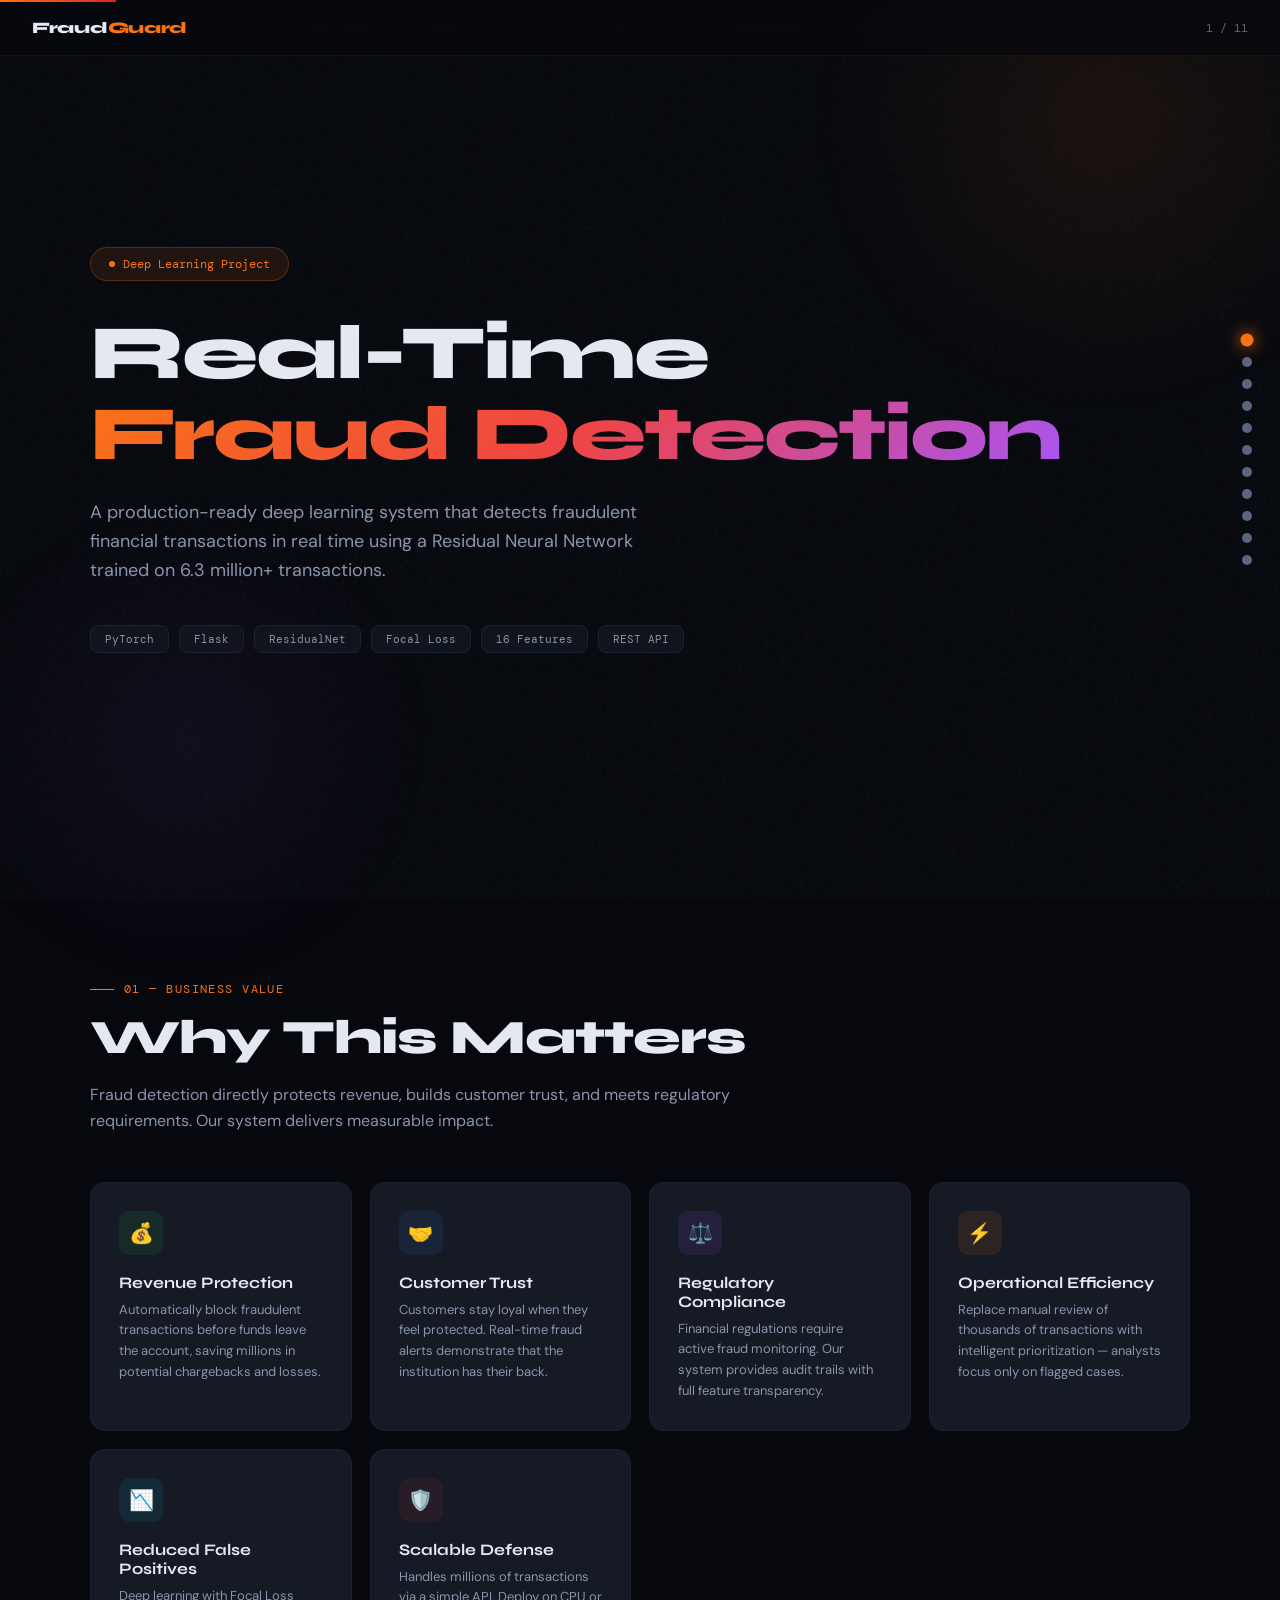
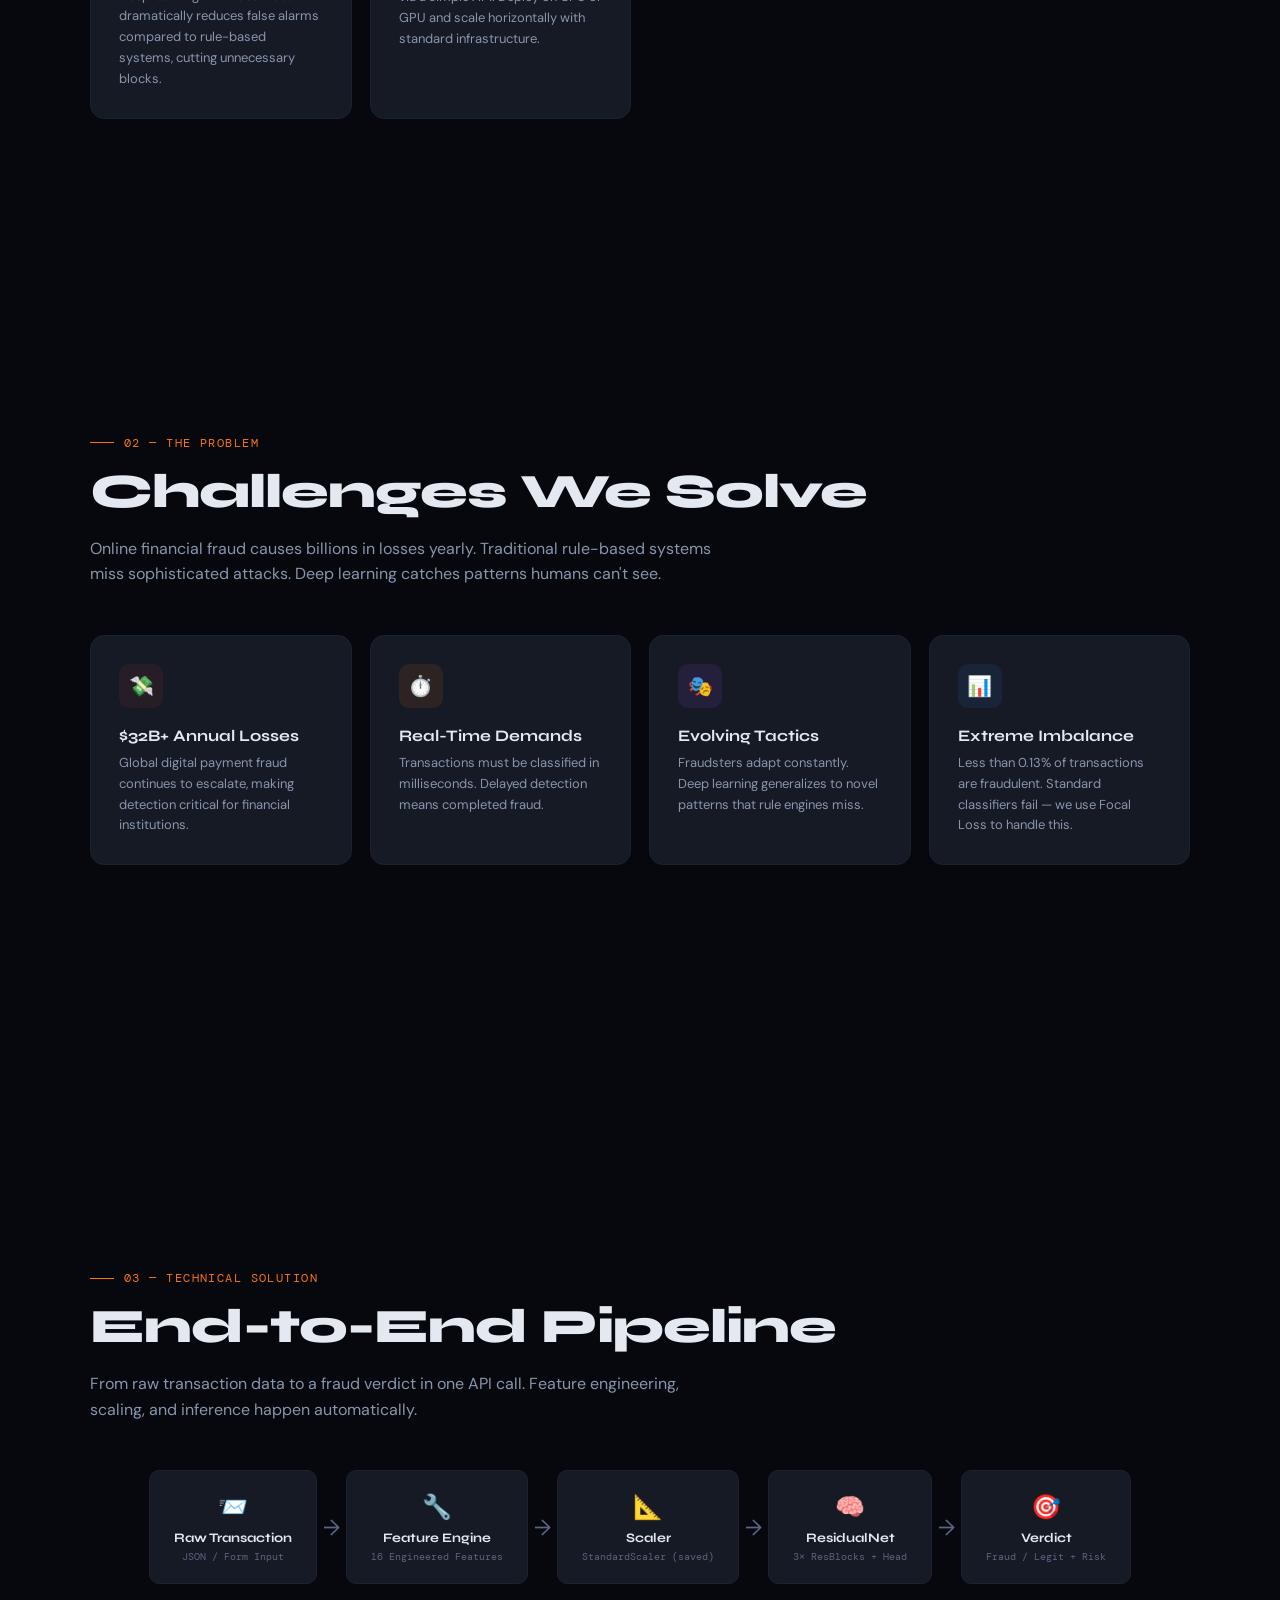
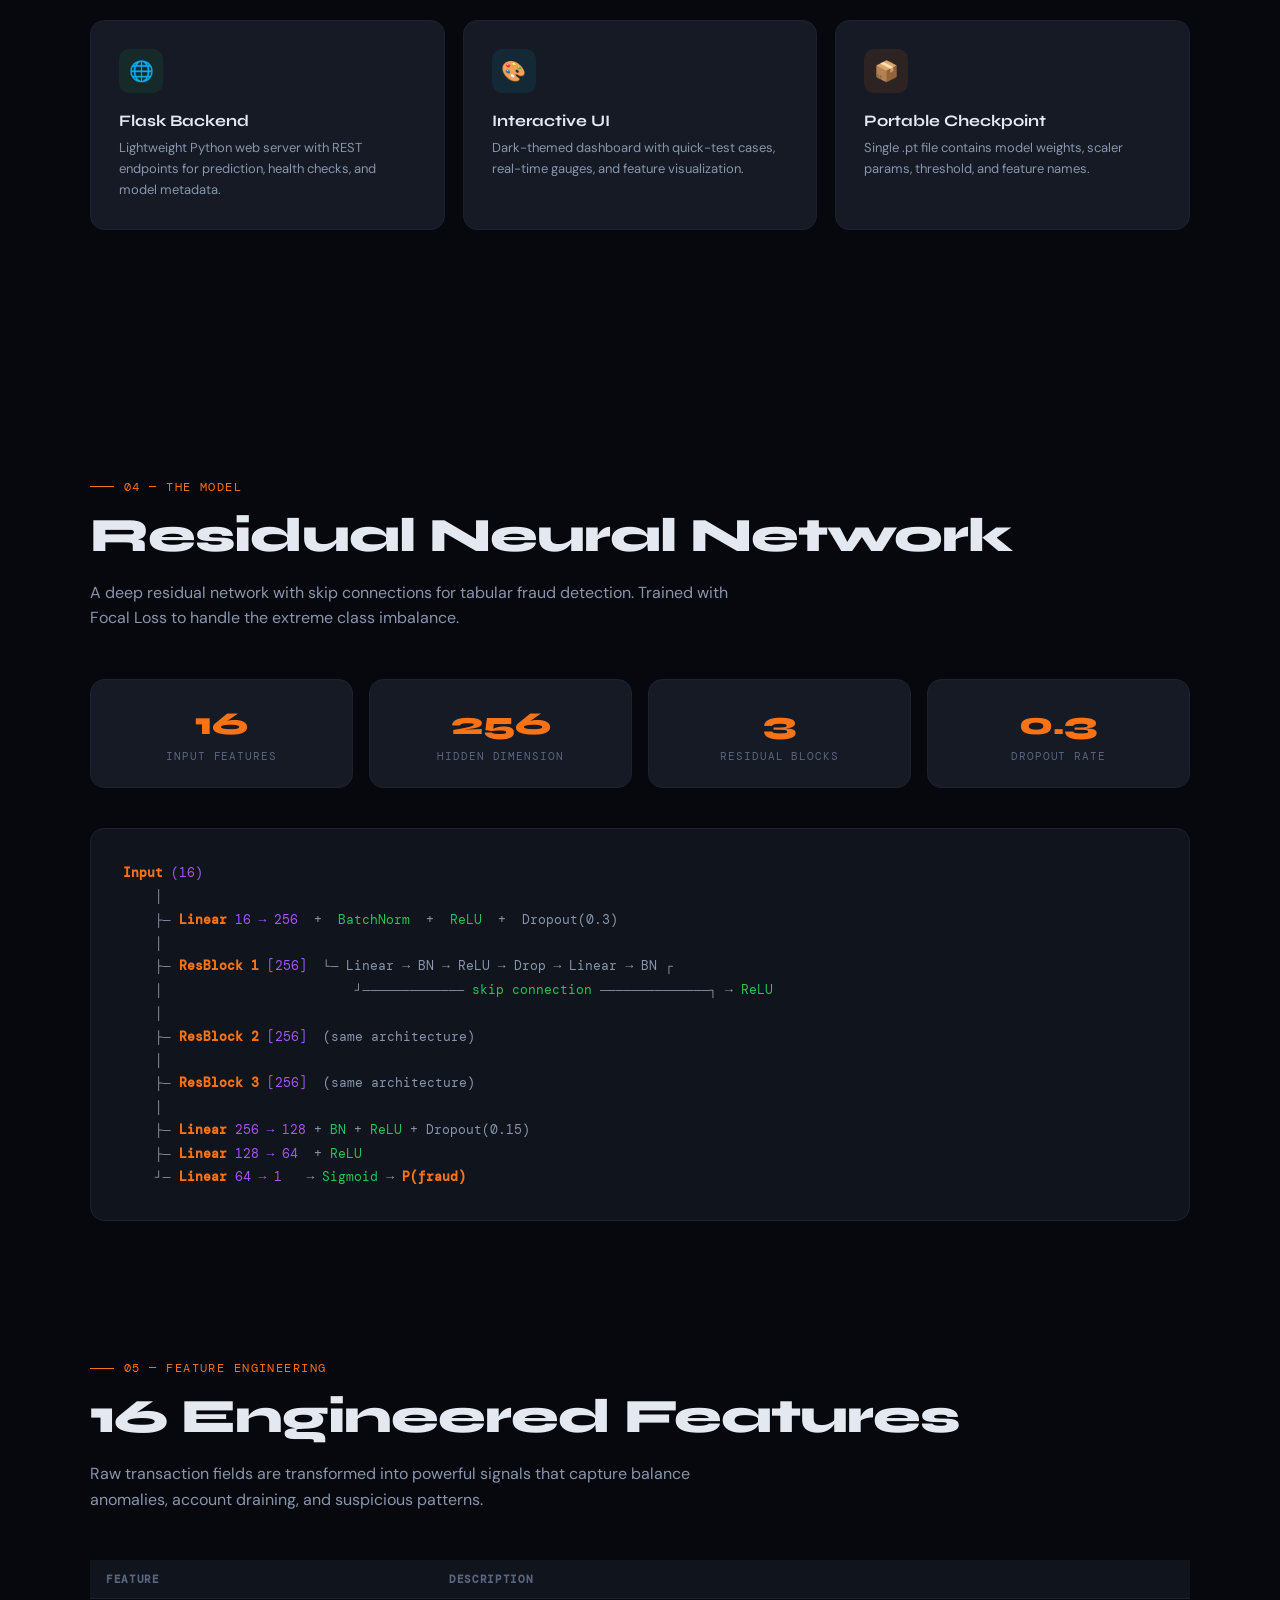
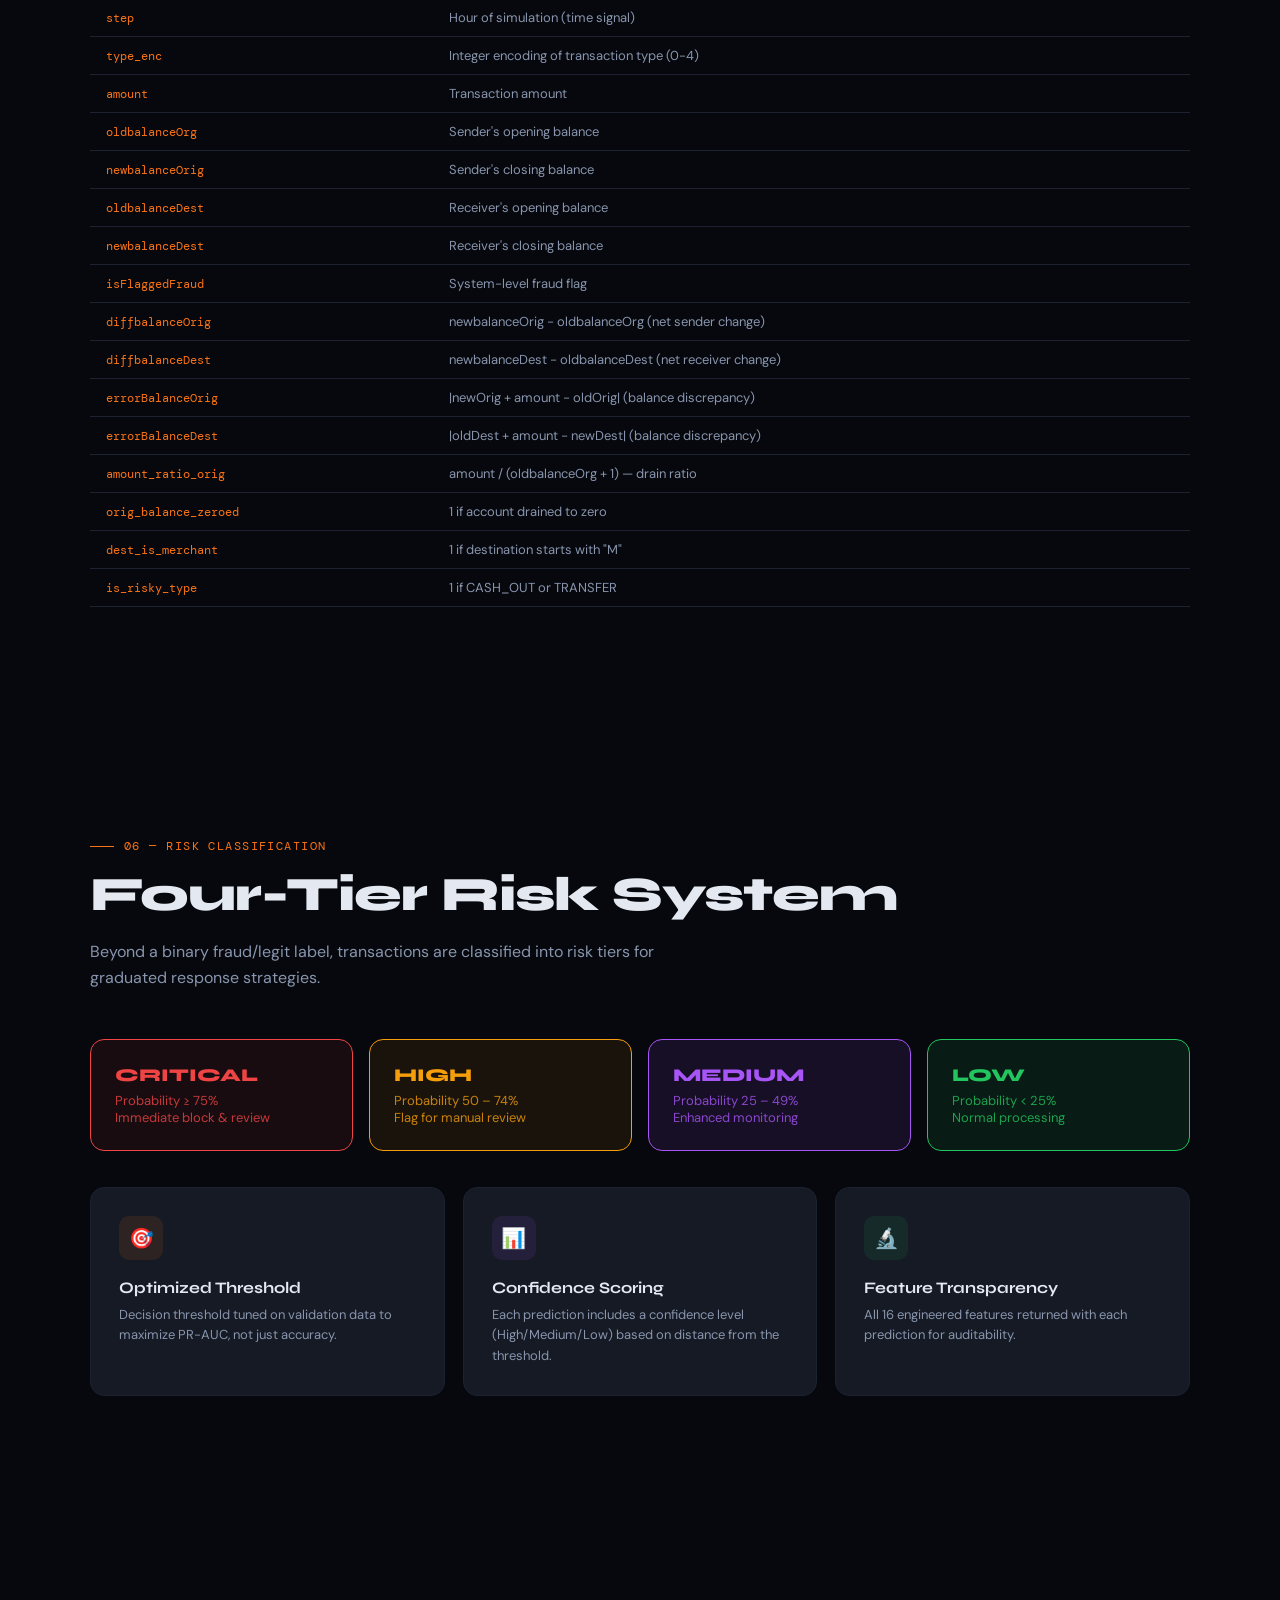
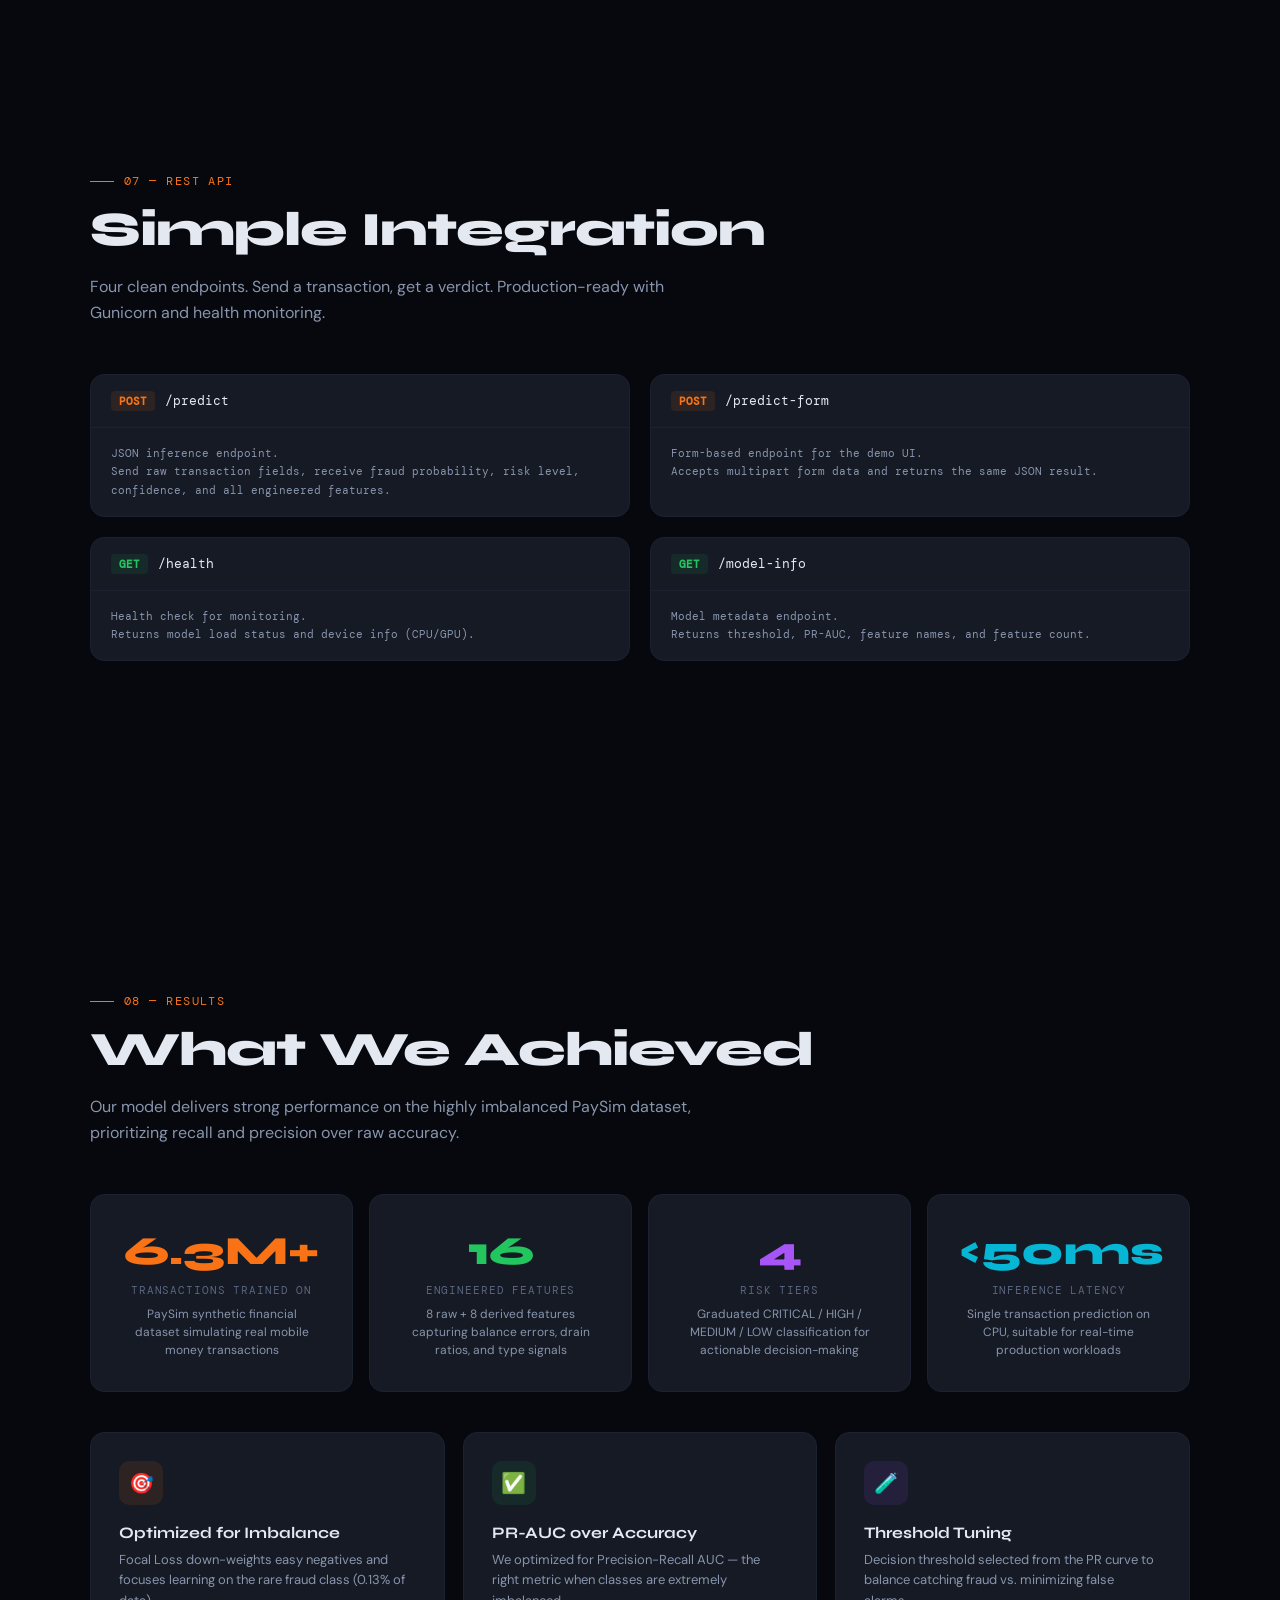
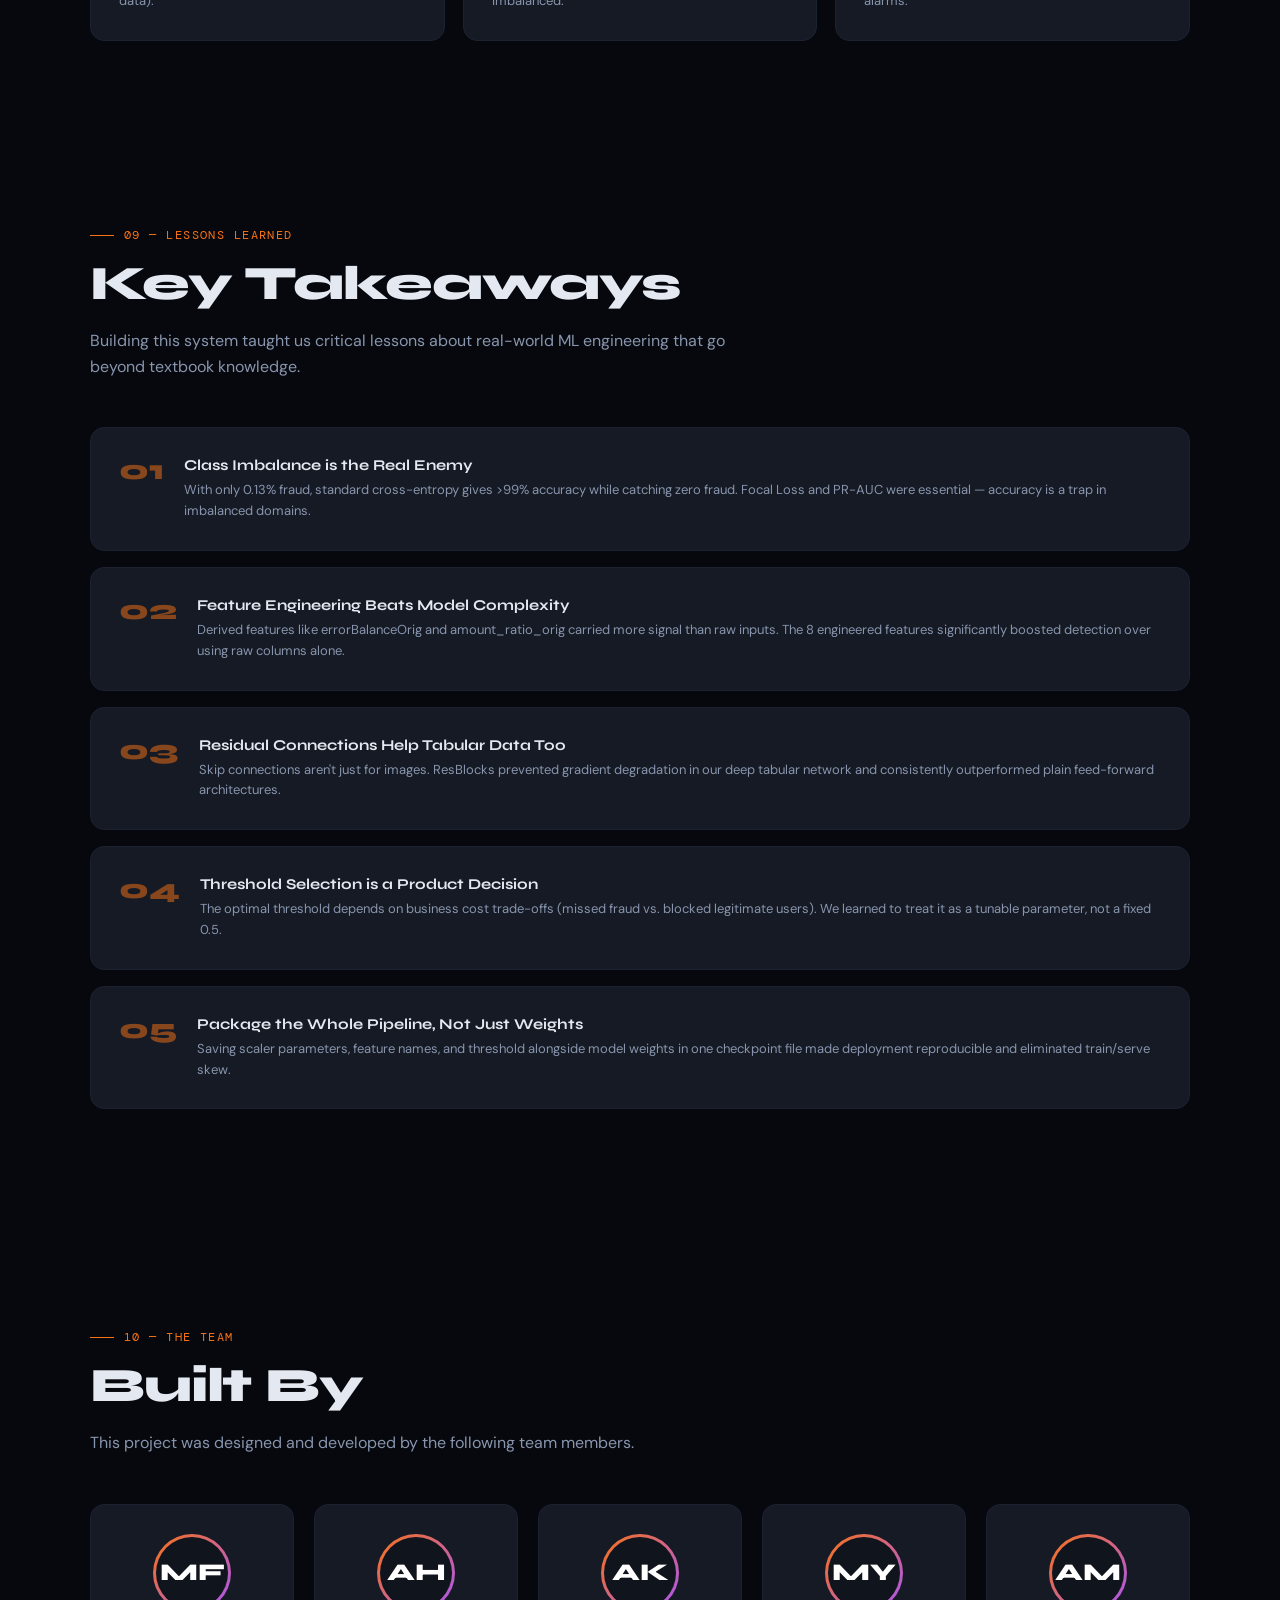
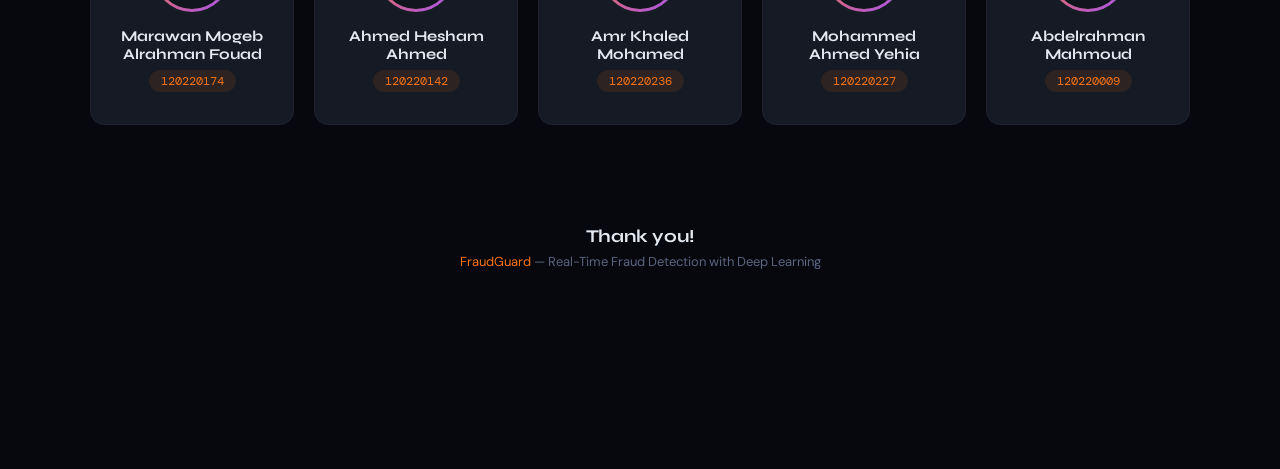
==== index.html @ be542dbd "Web Presentation" ====
<!DOCTYPE html>
<html lang="en">
<head>
<meta charset="UTF-8"/>
<meta name="viewport" content="width=device-width, initial-scale=1.0"/>
<title>FraudGuard — Project Presentation</title>
<link rel="preconnect" href="https://fonts.googleapis.com"/>
<link href="https://fonts.googleapis.com/css2?family=DM+Mono:wght@400;500&family=Syne:wght@400;600;700;800&family=DM+Sans:ital,wght@0,300;0,400;0,500;1,300&display=swap" rel="stylesheet"/>
<link rel="stylesheet" href="css/style.css"/>
</head>
<body>

<div class="progress-bar" id="progressBar"></div>

<div class="top-bar">
  <div class="top-brand">Fraud<span>Guard</span></div>
  <div class="slide-counter" id="slideCounter">1 / 11</div>
</div>

<nav class="nav-dots">
  <button class="nav-dot active"><span class="tip">Home</span></button>
  <button class="nav-dot"><span class="tip">Business Value</span></button>
  <button class="nav-dot"><span class="tip">Problem</span></button>
  <button class="nav-dot"><span class="tip">Technical Solution</span></button>
  <button class="nav-dot"><span class="tip">Model</span></button>
  <button class="nav-dot"><span class="tip">Features</span></button>
  <button class="nav-dot"><span class="tip">Risk Levels</span></button>
  <button class="nav-dot"><span class="tip">API</span></button>
  <button class="nav-dot"><span class="tip">Results</span></button>
  <button class="nav-dot"><span class="tip">Lessons Learned</span></button>
  <button class="nav-dot"><span class="tip">Team</span></button>
</nav>

<div class="key-hint">
  <kbd>&darr;</kbd> <kbd>&uarr;</kbd> or <kbd>Space</kbd> to navigate
</div>


<!-- ════════════════════════════════════════════════════════════════
     SLIDE 0 — HERO
     ════════════════════════════════════════════════════════════════ -->
<section class="slide" id="s0">
  <div class="hero-glow"></div>
  <div class="hero-glow-2"></div>
  <div class="slide-inner">
    <div class="reveal hero-badge"><span class="dot"></span> Deep Learning Project</div>
    <h1 class="reveal reveal-delay-1 hero-title">
      Real-Time<br><span class="gradient">Fraud Detection</span>
    </h1>
    <p class="reveal reveal-delay-2 hero-sub">
      A production-ready deep learning system that detects fraudulent financial
      transactions in real time using a Residual Neural Network trained on
      6.3 million+ transactions.
    </p>
    <div class="reveal reveal-delay-3 hero-tags">
      <span class="hero-tag">PyTorch</span>
      <span class="hero-tag">Flask</span>
      <span class="hero-tag">ResidualNet</span>
      <span class="hero-tag">Focal Loss</span>
      <span class="hero-tag">16 Features</span>
      <span class="hero-tag">REST API</span>
    </div>
  </div>
</section>


<!-- ════════════════════════════════════════════════════════════════
     SLIDE 1 — BUSINESS VALUE
     ════════════════════════════════════════════════════════════════ -->
<section class="slide" id="s1">
  <div class="slide-inner">
    <div class="reveal section-label">01 — Business Value</div>
    <h2 class="reveal reveal-delay-1 section-title">Why This Matters</h2>
    <p class="reveal reveal-delay-2 section-sub">
      Fraud detection directly protects revenue, builds customer trust,
      and meets regulatory requirements. Our system delivers measurable impact.
    </p>
    <div class="card-grid">
      <div class="reveal reveal-delay-2 info-card">
        <div class="ic-icon ic-green">&#x1F4B0;</div>
        <h3>Revenue Protection</h3>
        <p>Automatically block fraudulent transactions before funds leave the account, saving millions in potential chargebacks and losses.</p>
      </div>
      <div class="reveal reveal-delay-3 info-card">
        <div class="ic-icon ic-blue">&#x1F91D;</div>
        <h3>Customer Trust</h3>
        <p>Customers stay loyal when they feel protected. Real-time fraud alerts demonstrate that the institution has their back.</p>
      </div>
      <div class="reveal reveal-delay-4 info-card">
        <div class="ic-icon ic-purple">&#x2696;&#xFE0F;</div>
        <h3>Regulatory Compliance</h3>
        <p>Financial regulations require active fraud monitoring. Our system provides audit trails with full feature transparency.</p>
      </div>
      <div class="reveal reveal-delay-5 info-card">
        <div class="ic-icon ic-orange">&#x26A1;</div>
        <h3>Operational Efficiency</h3>
        <p>Replace manual review of thousands of transactions with intelligent prioritization — analysts focus only on flagged cases.</p>
      </div>
      <div class="reveal reveal-delay-5 info-card">
        <div class="ic-icon ic-cyan">&#x1F4C9;</div>
        <h3>Reduced False Positives</h3>
        <p>Deep learning with Focal Loss dramatically reduces false alarms compared to rule-based systems, cutting unnecessary blocks.</p>
      </div>
      <div class="reveal reveal-delay-5 info-card">
        <div class="ic-icon ic-red">&#x1F6E1;&#xFE0F;</div>
        <h3>Scalable Defense</h3>
        <p>Handles millions of transactions via a simple API. Deploy on CPU or GPU and scale horizontally with standard infrastructure.</p>
      </div>
    </div>
  </div>
</section>


<!-- ════════════════════════════════════════════════════════════════
     SLIDE 2 — THE PROBLEM
     ════════════════════════════════════════════════════════════════ -->
<section class="slide" id="s2">
  <div class="slide-inner">
    <div class="reveal section-label">02 — The Problem</div>
    <h2 class="reveal reveal-delay-1 section-title">Challenges We Solve</h2>
    <p class="reveal reveal-delay-2 section-sub">
      Online financial fraud causes billions in losses yearly. Traditional rule-based
      systems miss sophisticated attacks. Deep learning catches patterns humans can't see.
    </p>
    <div class="card-grid">
      <div class="reveal reveal-delay-2 info-card">
        <div class="ic-icon ic-red">&#x1F4B8;</div>
        <h3>$32B+ Annual Losses</h3>
        <p>Global digital payment fraud continues to escalate, making detection critical for financial institutions.</p>
      </div>
      <div class="reveal reveal-delay-3 info-card">
        <div class="ic-icon ic-orange">&#x23F1;&#xFE0F;</div>
        <h3>Real-Time Demands</h3>
        <p>Transactions must be classified in milliseconds. Delayed detection means completed fraud.</p>
      </div>
      <div class="reveal reveal-delay-4 info-card">
        <div class="ic-icon ic-purple">&#x1F3AD;</div>
        <h3>Evolving Tactics</h3>
        <p>Fraudsters adapt constantly. Deep learning generalizes to novel patterns that rule engines miss.</p>
      </div>
      <div class="reveal reveal-delay-5 info-card">
        <div class="ic-icon ic-blue">&#x1F4CA;</div>
        <h3>Extreme Imbalance</h3>
        <p>Less than 0.13% of transactions are fraudulent. Standard classifiers fail — we use Focal Loss to handle this.</p>
      </div>
    </div>
  </div>
</section>


<!-- ════════════════════════════════════════════════════════════════
     SLIDE 3 — TECHNICAL SOLUTION
     ════════════════════════════════════════════════════════════════ -->
<section class="slide" id="s3">
  <div class="slide-inner">
    <div class="reveal section-label">03 — Technical Solution</div>
    <h2 class="reveal reveal-delay-1 section-title">End-to-End Pipeline</h2>
    <p class="reveal reveal-delay-2 section-sub">
      From raw transaction data to a fraud verdict in one API call.
      Feature engineering, scaling, and inference happen automatically.
    </p>
    <div class="reveal reveal-delay-3 arch-flow">
      <div class="arch-node">
        <div class="an-icon">&#x1F4E8;</div>
        <div class="an-title">Raw Transaction</div>
        <div class="an-sub">JSON / Form Input</div>
      </div>
      <div class="arch-arrow">&rarr;</div>
      <div class="arch-node">
        <div class="an-icon">&#x1F527;</div>
        <div class="an-title">Feature Engine</div>
        <div class="an-sub">16 Engineered Features</div>
      </div>
      <div class="arch-arrow">&rarr;</div>
      <div class="arch-node">
        <div class="an-icon">&#x1F4D0;</div>
        <div class="an-title">Scaler</div>
        <div class="an-sub">StandardScaler (saved)</div>
      </div>
      <div class="arch-arrow">&rarr;</div>
      <div class="arch-node">
        <div class="an-icon">&#x1F9E0;</div>
        <div class="an-title">ResidualNet</div>
        <div class="an-sub">3&times; ResBlocks + Head</div>
      </div>
      <div class="arch-arrow">&rarr;</div>
      <div class="arch-node">
        <div class="an-icon">&#x1F3AF;</div>
        <div class="an-title">Verdict</div>
        <div class="an-sub">Fraud / Legit + Risk</div>
      </div>
    </div>
    <div class="reveal reveal-delay-4 card-grid" style="margin-top:36px;">
      <div class="info-card">
        <div class="ic-icon ic-green">&#x1F310;</div>
        <h3>Flask Backend</h3>
        <p>Lightweight Python web server with REST endpoints for prediction, health checks, and model metadata.</p>
      </div>
      <div class="info-card">
        <div class="ic-icon ic-cyan">&#x1F3A8;</div>
        <h3>Interactive UI</h3>
        <p>Dark-themed dashboard with quick-test cases, real-time gauges, and feature visualization.</p>
      </div>
      <div class="info-card">
        <div class="ic-icon ic-orange">&#x1F4E6;</div>
        <h3>Portable Checkpoint</h3>
        <p>Single .pt file contains model weights, scaler params, threshold, and feature names.</p>
      </div>
    </div>
  </div>
</section>


<!-- ════════════════════════════════════════════════════════════════
     SLIDE 4 — THE MODEL
     ════════════════════════════════════════════════════════════════ -->
<section class="slide" id="s4">
  <div class="slide-inner">
    <div class="reveal section-label">04 — The Model</div>
    <h2 class="reveal reveal-delay-1 section-title">Residual Neural Network</h2>
    <p class="reveal reveal-delay-2 section-sub">
      A deep residual network with skip connections for tabular fraud detection.
      Trained with Focal Loss to handle the extreme class imbalance.
    </p>
    <div class="reveal reveal-delay-2 stat-row">
      <div class="stat-box">
        <div class="sb-val" data-count="16">0</div>
        <div class="sb-label">Input Features</div>
      </div>
      <div class="stat-box">
        <div class="sb-val" data-count="256">0</div>
        <div class="sb-label">Hidden Dimension</div>
      </div>
      <div class="stat-box">
        <div class="sb-val" data-count="3">0</div>
        <div class="sb-label">Residual Blocks</div>
      </div>
      <div class="stat-box">
        <div class="sb-val" data-count="0.3" data-decimals="1">0</div>
        <div class="sb-label">Dropout Rate</div>
      </div>
    </div>
    <div class="reveal reveal-delay-3 nn-diagram"><span class="layer">Input</span> <span class="dim">(16)</span>
    &boxv;
    &boxvr;&horbar; <span class="layer">Linear</span> <span class="dim">16 &rarr; 256</span>  +  <span class="act">BatchNorm</span>  +  <span class="act">ReLU</span>  +  <span class="reg">Dropout(0.3)</span>
    &boxv;
    &boxvr;&horbar; <span class="layer">ResBlock 1</span> <span class="dim">[256]</span>  &boxur;&horbar; Linear &rarr; BN &rarr; ReLU &rarr; Drop &rarr; Linear &rarr; BN &boxdr;
    &boxv;                        &boxul;&horbar;&horbar;&horbar;&horbar;&horbar;&horbar;&horbar;&horbar;&horbar;&horbar;&horbar;&horbar;&horbar; <span class="act">skip connection</span> &horbar;&horbar;&horbar;&horbar;&horbar;&horbar;&horbar;&horbar;&horbar;&horbar;&horbar;&horbar;&horbar;&horbar;&boxdl; &rarr; <span class="act">ReLU</span>
    &boxv;
    &boxvr;&horbar; <span class="layer">ResBlock 2</span> <span class="dim">[256]</span>  (same architecture)
    &boxv;
    &boxvr;&horbar; <span class="layer">ResBlock 3</span> <span class="dim">[256]</span>  (same architecture)
    &boxv;
    &boxvr;&horbar; <span class="layer">Linear</span> <span class="dim">256 &rarr; 128</span> + <span class="act">BN</span> + <span class="act">ReLU</span> + <span class="reg">Dropout(0.15)</span>
    &boxvr;&horbar; <span class="layer">Linear</span> <span class="dim">128 &rarr; 64</span>  + <span class="act">ReLU</span>
    &boxul;&horbar; <span class="layer">Linear</span> <span class="dim">64 &rarr; 1</span>   &rarr; <span class="act">Sigmoid</span> &rarr; <span class="layer">P(fraud)</span></div>
  </div>
</section>


<!-- ════════════════════════════════════════════════════════════════
     SLIDE 5 — FEATURE ENGINEERING
     ════════════════════════════════════════════════════════════════ -->
<section class="slide" id="s5">
  <div class="slide-inner">
    <div class="reveal section-label">05 — Feature Engineering</div>
    <h2 class="reveal reveal-delay-1 section-title">16 Engineered Features</h2>
    <p class="reveal reveal-delay-2 section-sub">
      Raw transaction fields are transformed into powerful signals that
      capture balance anomalies, account draining, and suspicious patterns.
    </p>
    <div class="reveal reveal-delay-3" style="overflow-x:auto;">
      <table class="feat-table">
        <thead>
          <tr><th>Feature</th><th>Description</th></tr>
        </thead>
        <tbody>
          <tr><td class="fname">step</td><td class="fdesc">Hour of simulation (time signal)</td></tr>
          <tr><td class="fname">type_enc</td><td class="fdesc">Integer encoding of transaction type (0-4)</td></tr>
          <tr><td class="fname">amount</td><td class="fdesc">Transaction amount</td></tr>
          <tr><td class="fname">oldbalanceOrg</td><td class="fdesc">Sender's opening balance</td></tr>
          <tr><td class="fname">newbalanceOrig</td><td class="fdesc">Sender's closing balance</td></tr>
          <tr><td class="fname">oldbalanceDest</td><td class="fdesc">Receiver's opening balance</td></tr>
          <tr><td class="fname">newbalanceDest</td><td class="fdesc">Receiver's closing balance</td></tr>
          <tr><td class="fname">isFlaggedFraud</td><td class="fdesc">System-level fraud flag</td></tr>
          <tr><td class="fname">diffbalanceOrig</td><td class="fdesc">newbalanceOrig &minus; oldbalanceOrg (net sender change)</td></tr>
          <tr><td class="fname">diffbalanceDest</td><td class="fdesc">newbalanceDest &minus; oldbalanceDest (net receiver change)</td></tr>
          <tr><td class="fname">errorBalanceOrig</td><td class="fdesc">|newOrig + amount &minus; oldOrig| (balance discrepancy)</td></tr>
          <tr><td class="fname">errorBalanceDest</td><td class="fdesc">|oldDest + amount &minus; newDest| (balance discrepancy)</td></tr>
          <tr><td class="fname">amount_ratio_orig</td><td class="fdesc">amount / (oldbalanceOrg + 1) &mdash; drain ratio</td></tr>
          <tr><td class="fname">orig_balance_zeroed</td><td class="fdesc">1 if account drained to zero</td></tr>
          <tr><td class="fname">dest_is_merchant</td><td class="fdesc">1 if destination starts with "M"</td></tr>
          <tr><td class="fname">is_risky_type</td><td class="fdesc">1 if CASH_OUT or TRANSFER</td></tr>
        </tbody>
      </table>
    </div>
  </div>
</section>


<!-- ════════════════════════════════════════════════════════════════
     SLIDE 6 — RISK LEVELS
     ════════════════════════════════════════════════════════════════ -->
<section class="slide" id="s6">
  <div class="slide-inner">
    <div class="reveal section-label">06 — Risk Classification</div>
    <h2 class="reveal reveal-delay-1 section-title">Four-Tier Risk System</h2>
    <p class="reveal reveal-delay-2 section-sub">
      Beyond a binary fraud/legit label, transactions are classified
      into risk tiers for graduated response strategies.
    </p>
    <div class="reveal reveal-delay-3 risk-row">
      <div class="risk-card risk-critical">
        <h4>CRITICAL</h4>
        <p>Probability &ge; 75%<br>Immediate block &amp; review</p>
      </div>
      <div class="risk-card risk-high">
        <h4>HIGH</h4>
        <p>Probability 50 &ndash; 74%<br>Flag for manual review</p>
      </div>
      <div class="risk-card risk-medium">
        <h4>MEDIUM</h4>
        <p>Probability 25 &ndash; 49%<br>Enhanced monitoring</p>
      </div>
      <div class="risk-card risk-low">
        <h4>LOW</h4>
        <p>Probability &lt; 25%<br>Normal processing</p>
      </div>
    </div>
    <div class="reveal reveal-delay-4 card-grid" style="margin-top:36px;">
      <div class="info-card">
        <div class="ic-icon ic-orange">&#x1F3AF;</div>
        <h3>Optimized Threshold</h3>
        <p>Decision threshold tuned on validation data to maximize PR-AUC, not just accuracy.</p>
      </div>
      <div class="info-card">
        <div class="ic-icon ic-purple">&#x1F4CA;</div>
        <h3>Confidence Scoring</h3>
        <p>Each prediction includes a confidence level (High/Medium/Low) based on distance from the threshold.</p>
      </div>
      <div class="info-card">
        <div class="ic-icon ic-green">&#x1F52C;</div>
        <h3>Feature Transparency</h3>
        <p>All 16 engineered features returned with each prediction for auditability.</p>
      </div>
    </div>
  </div>
</section>


<!-- ════════════════════════════════════════════════════════════════
     SLIDE 7 — API
     ════════════════════════════════════════════════════════════════ -->
<section class="slide" id="s7">
  <div class="slide-inner">
    <div class="reveal section-label">07 — REST API</div>
    <h2 class="reveal reveal-delay-1 section-title">Simple Integration</h2>
    <p class="reveal reveal-delay-2 section-sub">
      Four clean endpoints. Send a transaction, get a verdict.
      Production-ready with Gunicorn and health monitoring.
    </p>
    <div class="reveal reveal-delay-3 api-grid">
      <div class="api-card">
        <div class="api-card-head">
          <span class="api-method method-post">POST</span>
          <span class="api-path">/predict</span>
        </div>
        <div class="api-card-body">
          JSON inference endpoint.<br>
          Send raw transaction fields, receive fraud probability, risk level, confidence, and all engineered features.
        </div>
      </div>
      <div class="api-card">
        <div class="api-card-head">
          <span class="api-method method-post">POST</span>
          <span class="api-path">/predict-form</span>
        </div>
        <div class="api-card-body">
          Form-based endpoint for the demo UI.<br>
          Accepts multipart form data and returns the same JSON result.
        </div>
      </div>
      <div class="api-card">
        <div class="api-card-head">
          <span class="api-method method-get">GET</span>
          <span class="api-path">/health</span>
        </div>
        <div class="api-card-body">
          Health check for monitoring.<br>
          Returns model load status and device info (CPU/GPU).
        </div>
      </div>
      <div class="api-card">
        <div class="api-card-head">
          <span class="api-method method-get">GET</span>
          <span class="api-path">/model-info</span>
        </div>
        <div class="api-card-body">
          Model metadata endpoint.<br>
          Returns threshold, PR-AUC, feature names, and feature count.
        </div>
      </div>
    </div>
  </div>
</section>


<!-- ════════════════════════════════════════════════════════════════
     SLIDE 8 — RESULTS
     ════════════════════════════════════════════════════════════════ -->
<section class="slide" id="s8">
  <div class="slide-inner">
    <div class="reveal section-label">08 — Results</div>
    <h2 class="reveal reveal-delay-1 section-title">What We Achieved</h2>
    <p class="reveal reveal-delay-2 section-sub">
      Our model delivers strong performance on the highly imbalanced PaySim dataset,
      prioritizing recall and precision over raw accuracy.
    </p>
    <div class="reveal reveal-delay-2 stat-row" style="grid-template-columns: repeat(auto-fit, minmax(220px, 1fr));">
      <div class="result-card">
        <div class="rc-val rc-accent" data-count="6.3" data-decimals="1" data-suffix="M+">0</div>
        <div class="rc-label">Transactions Trained On</div>
        <div class="rc-desc">PaySim synthetic financial dataset simulating real mobile money transactions</div>
      </div>
      <div class="result-card">
        <div class="rc-val rc-safe" data-count="16">0</div>
        <div class="rc-label">Engineered Features</div>
        <div class="rc-desc">8 raw + 8 derived features capturing balance errors, drain ratios, and type signals</div>
      </div>
      <div class="result-card">
        <div class="rc-val rc-purple" data-count="4">0</div>
        <div class="rc-label">Risk Tiers</div>
        <div class="rc-desc">Graduated CRITICAL / HIGH / MEDIUM / LOW classification for actionable decision-making</div>
      </div>
      <div class="result-card">
        <div class="rc-val rc-cyan">&lt;50ms</div>
        <div class="rc-label">Inference Latency</div>
        <div class="rc-desc">Single transaction prediction on CPU, suitable for real-time production workloads</div>
      </div>
    </div>
    <div class="reveal reveal-delay-3 card-grid">
      <div class="info-card">
        <div class="ic-icon ic-orange">&#x1F3AF;</div>
        <h3>Optimized for Imbalance</h3>
        <p>Focal Loss down-weights easy negatives and focuses learning on the rare fraud class (0.13% of data).</p>
      </div>
      <div class="info-card">
        <div class="ic-icon ic-green">&#x2705;</div>
        <h3>PR-AUC over Accuracy</h3>
        <p>We optimized for Precision-Recall AUC — the right metric when classes are extremely imbalanced.</p>
      </div>
      <div class="info-card">
        <div class="ic-icon ic-purple">&#x1F9EA;</div>
        <h3>Threshold Tuning</h3>
        <p>Decision threshold selected from the PR curve to balance catching fraud vs. minimizing false alarms.</p>
      </div>
    </div>
  </div>
</section>


<!-- ════════════════════════════════════════════════════════════════
     SLIDE 9 — LESSONS LEARNED
     ════════════════════════════════════════════════════════════════ -->
<section class="slide" id="s9">
  <div class="slide-inner">
    <div class="reveal section-label">09 — Lessons Learned</div>
    <h2 class="reveal reveal-delay-1 section-title">Key Takeaways</h2>
    <p class="reveal reveal-delay-2 section-sub">
      Building this system taught us critical lessons about real-world ML engineering
      that go beyond textbook knowledge.
    </p>
    <div style="display:grid; gap:16px;">
      <div class="reveal reveal-delay-2 lesson-card">
        <div class="lesson-num">01</div>
        <div>
          <h3>Class Imbalance is the Real Enemy</h3>
          <p>With only 0.13% fraud, standard cross-entropy gives >99% accuracy while catching zero fraud. Focal Loss and PR-AUC were essential — accuracy is a trap in imbalanced domains.</p>
        </div>
      </div>
      <div class="reveal reveal-delay-3 lesson-card">
        <div class="lesson-num">02</div>
        <div>
          <h3>Feature Engineering Beats Model Complexity</h3>
          <p>Derived features like errorBalanceOrig and amount_ratio_orig carried more signal than raw inputs. The 8 engineered features significantly boosted detection over using raw columns alone.</p>
        </div>
      </div>
      <div class="reveal reveal-delay-4 lesson-card">
        <div class="lesson-num">03</div>
        <div>
          <h3>Residual Connections Help Tabular Data Too</h3>
          <p>Skip connections aren't just for images. ResBlocks prevented gradient degradation in our deep tabular network and consistently outperformed plain feed-forward architectures.</p>
        </div>
      </div>
      <div class="reveal reveal-delay-5 lesson-card">
        <div class="lesson-num">04</div>
        <div>
          <h3>Threshold Selection is a Product Decision</h3>
          <p>The optimal threshold depends on business cost trade-offs (missed fraud vs. blocked legitimate users). We learned to treat it as a tunable parameter, not a fixed 0.5.</p>
        </div>
      </div>
      <div class="reveal reveal-delay-5 lesson-card">
        <div class="lesson-num">05</div>
        <div>
          <h3>Package the Whole Pipeline, Not Just Weights</h3>
          <p>Saving scaler parameters, feature names, and threshold alongside model weights in one checkpoint file made deployment reproducible and eliminated train/serve skew.</p>
        </div>
      </div>
    </div>
  </div>
</section>


<!-- ════════════════════════════════════════════════════════════════
     SLIDE 10 — TEAM
     ════════════════════════════════════════════════════════════════ -->
<section class="slide" id="s10">
  <div class="slide-inner">
    <div class="reveal section-label">10 — The Team</div>
    <h2 class="reveal reveal-delay-1 section-title">Built By</h2>
    <p class="reveal reveal-delay-2 section-sub">
      This project was designed and developed by the following team members.
    </p>

    <div class="team-grid">
      <div class="reveal reveal-delay-1 team-card">
        <div class="team-avatar"><div class="av-inner">MF</div></div>
        <div class="team-name">Marawan Mogeb Alrahman Fouad</div>
        <span class="team-id">120220174</span>
      </div>
      <div class="reveal reveal-delay-2 team-card">
        <div class="team-avatar"><div class="av-inner">AH</div></div>
        <div class="team-name">Ahmed Hesham Ahmed</div>
        <span class="team-id">120220142</span>
      </div>
      <div class="reveal reveal-delay-3 team-card">
        <div class="team-avatar"><div class="av-inner">AK</div></div>
        <div class="team-name">Amr Khaled Mohamed</div>
        <span class="team-id">120220236</span>
      </div>
      <div class="reveal reveal-delay-4 team-card">
        <div class="team-avatar"><div class="av-inner">MY</div></div>
        <div class="team-name">Mohammed Ahmed Yehia</div>
        <span class="team-id">120220227</span>
      </div>
      <div class="reveal reveal-delay-5 team-card">
        <div class="team-avatar"><div class="av-inner">AM</div></div>
        <div class="team-name">Abdelrahman Mahmoud</div>
        <span class="team-id">120220009</span>
      </div>
    </div>

    <div class="pres-footer" style="margin-top:60px;">
      <p style="font-size:18px; color:var(--text); margin-bottom:6px; font-family:var(--head); font-weight:700;">Thank you!</p>
      <p><span>FraudGuard</span> &mdash; Real-Time Fraud Detection with Deep Learning</p>
    </div>
  </div>
</section>

<script src="js/main.js"></script>
</body>
</html>
---- css/style.css ----
/* ── Tokens ──────────────────────────────────────────────────── */
:root {
  --bg:        #06080d;
  --surface:   #10141c;
  --card:      #151a24;
  --border:    #1c2232;
  --border-hi: #2a3348;
  --text:      #e4e9f1;
  --dim:       #8895ad;
  --muted:     #5a6580;
  --accent:    #f97316;
  --accent-lo: rgba(249,115,22,.10);
  --safe:      #22c55e;
  --safe-lo:   rgba(34,197,94,.10);
  --danger:    #ef4444;
  --danger-lo: rgba(239,68,68,.08);
  --purple:    #a855f7;
  --purple-lo: rgba(168,85,247,.10);
  --blue:      #3b82f6;
  --blue-lo:   rgba(59,130,246,.10);
  --cyan:      #06b6d4;
  --cyan-lo:   rgba(6,182,212,.10);
  --yellow:    #eab308;
  --yellow-lo: rgba(234,179,8,.10);
  --mono:      'DM Mono', monospace;
  --head:      'Syne', sans-serif;
  --body:      'DM Sans', sans-serif;
  --radius:    14px;
  --trans:     .25s cubic-bezier(.4,0,.2,1);
}

*, *::before, *::after { box-sizing:border-box; margin:0; padding:0; }
html { scroll-behavior: smooth; scroll-snap-type: y mandatory; overflow-y: scroll; }
body {
  font-family: var(--body);
  background: var(--bg);
  color: var(--text);
  overflow-x: hidden;
  -webkit-font-smoothing: antialiased;
}

body::before {
  content:'';
  position:fixed; inset:0; z-index:0; pointer-events:none;
  background-image: url("data:image/svg+xml,%3Csvg viewBox='0 0 256 256' xmlns='http://www.w3.org/2000/svg'%3E%3Cfilter id='n'%3E%3CfeTurbulence type='fractalNoise' baseFrequency='0.85' numOctaves='4' stitchTiles='stitch'/%3E%3C/filter%3E%3Crect width='100%25' height='100%25' filter='url(%23n)' opacity='0.03'/%3E%3C/svg%3E");
}

/* ── Slide ────────────────────────────────────────────────────── */
.slide {
  min-height: 100vh;
  scroll-snap-align: start;
  display: flex;
  align-items: center;
  justify-content: center;
  position: relative;
  z-index: 1;
  padding: 60px 32px;
}
.slide-inner { max-width: 1100px; width: 100%; }

/* ── Nav dots ─────────────────────────────────────────────────── */
.nav-dots {
  position: fixed; right: 28px; top: 50%;
  transform: translateY(-50%);
  z-index: 100;
  display: flex; flex-direction: column; gap: 12px;
}
.nav-dot {
  width: 10px; height: 10px; border-radius: 50%;
  background: var(--muted); border: none; cursor: pointer;
  transition: var(--trans); position: relative;
}
.nav-dot:hover { background: var(--dim); transform: scale(1.3); }
.nav-dot.active { background: var(--accent); box-shadow: 0 0 12px var(--accent); transform: scale(1.3); }
.nav-dot .tip {
  position: absolute; right: 22px; top: 50%; transform: translateY(-50%);
  background: var(--card); border: 1px solid var(--border);
  border-radius: 6px; padding: 4px 10px;
  font-size: 11px; font-family: var(--mono); color: var(--dim);
  white-space: nowrap; opacity: 0; pointer-events: none;
  transition: opacity .15s;
}
.nav-dot:hover .tip { opacity: 1; }

/* ── Top bar ──────────────────────────────────────────────────── */
.top-bar {
  position: fixed; top: 0; left: 0; right: 0; z-index: 99;
  padding: 18px 32px;
  display: flex; align-items: center; justify-content: space-between;
  background: rgba(6,8,13,.7);
  backdrop-filter: blur(16px);
  border-bottom: 1px solid rgba(28,34,50,.5);
}
.top-brand { font-family: var(--head); font-size: 16px; font-weight: 800; letter-spacing: -.3px; }
.top-brand span { color: var(--accent); }
.slide-counter { font-family: var(--mono); font-size: 12px; color: var(--muted); }

/* ── Progress ─────────────────────────────────────────────────── */
.progress-bar {
  position: fixed; top: 0; left: 0; height: 2px; z-index: 200;
  background: linear-gradient(90deg, var(--accent), #dc2626);
  width: 0%; transition: width .3s;
}

/* ── Animations ───────────────────────────────────────────────── */
.reveal {
  opacity: 0; transform: translateY(40px);
  transition: opacity .7s cubic-bezier(.4,0,.2,1), transform .7s cubic-bezier(.4,0,.2,1);
}
.reveal.visible { opacity: 1; transform: translateY(0); }
.reveal-delay-1 { transition-delay: .1s; }
.reveal-delay-2 { transition-delay: .2s; }
.reveal-delay-3 { transition-delay: .3s; }
.reveal-delay-4 { transition-delay: .4s; }
.reveal-delay-5 { transition-delay: .5s; }

/* ── Hero ─────────────────────────────────────────────────────── */
.hero-badge {
  display: inline-flex; align-items: center; gap: 8px;
  padding: 8px 18px; border-radius: 999px;
  background: var(--accent-lo); border: 1px solid rgba(249,115,22,.25);
  font-family: var(--mono); font-size: 12px; color: var(--accent);
  margin-bottom: 32px;
}
.hero-badge .dot {
  width: 6px; height: 6px; border-radius: 50%; background: var(--accent);
  animation: blink 2s infinite;
}
@keyframes blink { 0%,100%{opacity:1} 50%{opacity:.3} }

.hero-title {
  font-family: var(--head); font-size: clamp(42px, 6vw, 80px);
  font-weight: 800; line-height: 1.05; letter-spacing: -2px;
  margin-bottom: 24px;
}
.hero-title .gradient {
  background: linear-gradient(135deg, var(--accent) 0%, #ef4444 50%, var(--purple) 100%);
  -webkit-background-clip: text; -webkit-text-fill-color: transparent;
  background-clip: text;
}
.hero-sub {
  font-size: 18px; color: var(--dim); max-width: 600px;
  line-height: 1.6; margin-bottom: 40px;
}
.hero-tags { display: flex; gap: 10px; flex-wrap: wrap; }
.hero-tag {
  padding: 6px 14px; border-radius: 8px;
  background: var(--surface); border: 1px solid var(--border);
  font-family: var(--mono); font-size: 11px; color: var(--dim);
}
.hero-glow {
  position: absolute; top: -20%; right: -10%; width: 600px; height: 600px;
  background: radial-gradient(circle, rgba(249,115,22,.08) 0%, transparent 70%);
  pointer-events: none; z-index: -1;
}
.hero-glow-2 {
  position: absolute; bottom: -10%; left: -5%; width: 500px; height: 500px;
  background: radial-gradient(circle, rgba(168,85,247,.06) 0%, transparent 70%);
  pointer-events: none; z-index: -1;
}

/* ── Section titles ───────────────────────────────────────────── */
.section-label {
  font-family: var(--mono); font-size: 12px; color: var(--accent);
  text-transform: uppercase; letter-spacing: .12em;
  margin-bottom: 12px;
  display: flex; align-items: center; gap: 10px;
}
.section-label::before {
  content: ''; display: block; width: 24px; height: 1px; background: var(--accent);
}
.section-title {
  font-family: var(--head); font-size: clamp(28px, 4vw, 48px);
  font-weight: 800; letter-spacing: -1px; margin-bottom: 16px;
}
.section-sub {
  font-size: 16px; color: var(--dim); max-width: 640px;
  line-height: 1.6; margin-bottom: 48px;
}

/* ── Cards ────────────────────────────────────────────────────── */
.card-grid {
  display: grid;
  grid-template-columns: repeat(auto-fit, minmax(260px, 1fr));
  gap: 18px;
}
.info-card {
  background: var(--card); border: 1px solid var(--border);
  border-radius: var(--radius); padding: 28px;
  transition: var(--trans);
}
.info-card:hover { border-color: var(--border-hi); transform: translateY(-3px); }
.info-card .ic-icon {
  width: 44px; height: 44px; border-radius: 10px;
  display: flex; align-items: center; justify-content: center;
  font-size: 20px; margin-bottom: 18px;
}
.info-card h3 { font-family: var(--head); font-size: 16px; font-weight: 700; margin-bottom: 8px; }
.info-card p { font-size: 13px; color: var(--dim); line-height: 1.6; }

.ic-orange  { background: var(--accent-lo); }
.ic-red     { background: var(--danger-lo); }
.ic-green   { background: var(--safe-lo); }
.ic-purple  { background: var(--purple-lo); }
.ic-blue    { background: var(--blue-lo); }
.ic-cyan    { background: var(--cyan-lo); }
.ic-yellow  { background: var(--yellow-lo); }

/* ── Architecture flow ────────────────────────────────────────── */
.arch-flow {
  display: flex; align-items: center; gap: 0;
  flex-wrap: wrap; justify-content: center; margin-top: 12px;
}
.arch-node {
  background: var(--card); border: 1px solid var(--border);
  border-radius: 10px; padding: 20px 24px;
  text-align: center; min-width: 140px; transition: var(--trans);
}
.arch-node:hover { border-color: var(--accent); transform: translateY(-2px); }
.arch-node .an-icon { font-size: 24px; margin-bottom: 8px; }
.arch-node .an-title { font-family: var(--head); font-size: 13px; font-weight: 700; margin-bottom: 4px; }
.arch-node .an-sub { font-family: var(--mono); font-size: 10px; color: var(--muted); }
.arch-arrow { font-size: 22px; color: var(--muted); padding: 0 6px; flex-shrink: 0; }

/* ── Stat boxes ───────────────────────────────────────────────── */
.stat-row {
  display: grid;
  grid-template-columns: repeat(auto-fit, minmax(180px, 1fr));
  gap: 16px; margin-bottom: 40px;
}
.stat-box {
  background: var(--card); border: 1px solid var(--border);
  border-radius: var(--radius); padding: 24px; text-align: center;
}
.stat-box .sb-val {
  font-family: var(--head); font-size: 32px; font-weight: 800;
  color: var(--accent); margin-bottom: 6px;
}
.stat-box .sb-label {
  font-family: var(--mono); font-size: 11px; color: var(--muted);
  text-transform: uppercase; letter-spacing: .08em;
}

/* ── Network diagram ──────────────────────────────────────────── */
.nn-diagram {
  background: var(--surface); border: 1px solid var(--border);
  border-radius: var(--radius); padding: 32px;
  font-family: var(--mono); font-size: 13px; color: var(--dim);
  overflow-x: auto; line-height: 1.8; white-space: pre;
}
.nn-diagram .layer { color: var(--accent); font-weight: 600; }
.nn-diagram .dim { color: var(--purple); }
.nn-diagram .act { color: var(--safe); }
.nn-diagram .reg { color: var(--dim); }

/* ── Features table ───────────────────────────────────────────── */
.feat-table { width: 100%; border-collapse: collapse; font-size: 13px; }
.feat-table th {
  text-align: left; padding: 12px 16px;
  font-family: var(--mono); font-size: 11px;
  color: var(--muted); text-transform: uppercase; letter-spacing: .06em;
  border-bottom: 1px solid var(--border); background: var(--surface);
}
.feat-table td { padding: 10px 16px; border-bottom: 1px solid var(--border); }
.feat-table tr:hover td { background: rgba(249,115,22,.03); }
.feat-table .fname { font-family: var(--mono); color: var(--accent); font-size: 12px; }
.feat-table .fdesc { color: var(--dim); }

/* ── Risk levels ──────────────────────────────────────────────── */
.risk-row {
  display: grid; grid-template-columns: repeat(auto-fit, minmax(200px, 1fr)); gap: 16px;
}
.risk-card { border-radius: var(--radius); padding: 24px; border: 1px solid transparent; }
.risk-card h4 { font-family: var(--head); font-size: 18px; font-weight: 800; margin-bottom: 6px; }
.risk-card p { font-size: 13px; opacity: .8; }
.risk-critical { background: var(--danger-lo); border-color: var(--danger); color: var(--danger); }
.risk-high { background: rgba(245,158,11,.08); border-color: #f59e0b; color: #f59e0b; }
.risk-medium { background: var(--purple-lo); border-color: var(--purple); color: var(--purple); }
.risk-low { background: var(--safe-lo); border-color: var(--safe); color: var(--safe); }

/* ── API cards ────────────────────────────────────────────────── */
.api-grid { display: grid; grid-template-columns: 1fr 1fr; gap: 20px; }
@media(max-width:800px){ .api-grid{ grid-template-columns:1fr; } }
.api-card {
  background: var(--card); border: 1px solid var(--border);
  border-radius: var(--radius); overflow: hidden;
}
.api-card-head {
  padding: 16px 20px; border-bottom: 1px solid var(--border);
  display: flex; align-items: center; gap: 10px;
}
.api-method {
  font-family: var(--mono); font-size: 11px; font-weight: 700;
  padding: 3px 8px; border-radius: 4px;
}
.method-post { background: var(--accent-lo); color: var(--accent); }
.method-get  { background: var(--safe-lo); color: var(--safe); }
.api-path { font-family: var(--mono); font-size: 13px; color: var(--text); }
.api-card-body {
  padding: 16px 20px;
  font-family: var(--mono); font-size: 11px; color: var(--dim); line-height: 1.7;
}

/* ── Results highlight cards ──────────────────────────────────── */
.result-card {
  background: var(--card); border: 1px solid var(--border);
  border-radius: var(--radius); padding: 32px; text-align: center;
  transition: var(--trans);
}
.result-card:hover { border-color: var(--border-hi); transform: translateY(-3px); }
.result-card .rc-val {
  font-family: var(--head); font-size: 40px; font-weight: 800; margin-bottom: 8px;
}
.result-card .rc-label {
  font-family: var(--mono); font-size: 11px; color: var(--muted);
  text-transform: uppercase; letter-spacing: .08em; margin-bottom: 8px;
}
.result-card .rc-desc { font-size: 12px; color: var(--dim); line-height: 1.5; }
.rc-accent { color: var(--accent); }
.rc-safe { color: var(--safe); }
.rc-purple { color: var(--purple); }
.rc-cyan { color: var(--cyan); }

/* ── Lessons list ─────────────────────────────────────────────── */
.lesson-card {
  background: var(--card); border: 1px solid var(--border);
  border-radius: var(--radius); padding: 28px;
  transition: var(--trans);
  display: flex; gap: 20px; align-items: flex-start;
}
.lesson-card:hover { border-color: var(--border-hi); transform: translateY(-2px); }
.lesson-num {
  font-family: var(--head); font-size: 28px; font-weight: 800;
  color: var(--accent); flex-shrink: 0; line-height: 1;
  opacity: .5;
}
.lesson-card h3 { font-family: var(--head); font-size: 15px; font-weight: 700; margin-bottom: 6px; }
.lesson-card p { font-size: 13px; color: var(--dim); line-height: 1.6; }

/* ── Team ─────────────────────────────────────────────────────── */
.team-grid {
  display: grid;
  grid-template-columns: repeat(auto-fit, minmax(200px, 1fr));
  gap: 20px;
}
.team-card {
  background: var(--card); border: 1px solid var(--border);
  border-radius: var(--radius); padding: 32px 24px;
  text-align: center; transition: var(--trans);
  position: relative; overflow: hidden;
}
.team-card::before {
  content: '';
  position: absolute; top: 0; left: 0; right: 0; height: 3px;
  background: linear-gradient(90deg, var(--accent), var(--purple));
  opacity: 0; transition: opacity .3s;
}
.team-card:hover { border-color: var(--accent); transform: translateY(-4px); }
.team-card:hover::before { opacity: 1; }
.team-avatar {
  width: 72px; height: 72px; border-radius: 50%;
  margin: 0 auto 18px;
  display: flex; align-items: center; justify-content: center;
  font-family: var(--head); font-size: 24px; font-weight: 800;
  color: #fff; position: relative;
}
.team-avatar::after {
  content: '';
  position: absolute; inset: -3px; border-radius: 50%;
  background: linear-gradient(135deg, var(--accent), var(--purple));
  z-index: -1;
}
.team-avatar .av-inner {
  width: 100%; height: 100%; border-radius: 50%;
  display: flex; align-items: center; justify-content: center;
  background: var(--surface);
}
.team-name { font-family: var(--head); font-size: 15px; font-weight: 700; margin-bottom: 6px; }
.team-id {
  font-family: var(--mono); font-size: 12px; color: var(--accent);
  padding: 3px 12px; border-radius: 999px;
  background: var(--accent-lo); display: inline-block;
}

/* ── Footer ───────────────────────────────────────────────────── */
.pres-footer {
  text-align: center; padding: 40px 32px;
  font-size: 13px; color: var(--muted);
}
.pres-footer span { color: var(--accent); }

/* ── Keyboard hint ────────────────────────────────────────────── */
.key-hint {
  position: fixed; bottom: 24px; left: 50%; transform: translateX(-50%);
  z-index: 100;
  display: flex; align-items: center; gap: 8px;
  padding: 8px 18px; border-radius: 999px;
  background: rgba(16,20,28,.85); backdrop-filter: blur(12px);
  border: 1px solid var(--border);
  font-family: var(--mono); font-size: 11px; color: var(--muted);
  transition: opacity .4s;
}
.key-hint kbd {
  display: inline-flex; align-items: center; justify-content: center;
  min-width: 22px; height: 22px; padding: 0 5px;
  background: var(--surface); border: 1px solid var(--border-hi);
  border-radius: 4px; font-family: var(--mono); font-size: 10px; color: var(--dim);
}
.key-hint.hidden { opacity: 0; pointer-events: none; }

/* ── Responsive ───────────────────────────────────────────────── */
@media (max-width: 768px) {
  .slide { padding: 40px 20px; }
  .nav-dots { right: 12px; gap: 10px; }
  .nav-dot .tip { display: none; }
  .top-bar { padding: 14px 20px; }
  .arch-flow { flex-direction: column; }
  .arch-arrow { transform: rotate(90deg); }
  .hero-title { letter-spacing: -1px; }
  .team-grid { grid-template-columns: repeat(auto-fit, minmax(160px, 1fr)); gap: 14px; }
  .team-card { padding: 24px 16px; }
  .lesson-card { flex-direction: column; gap: 10px; }
}
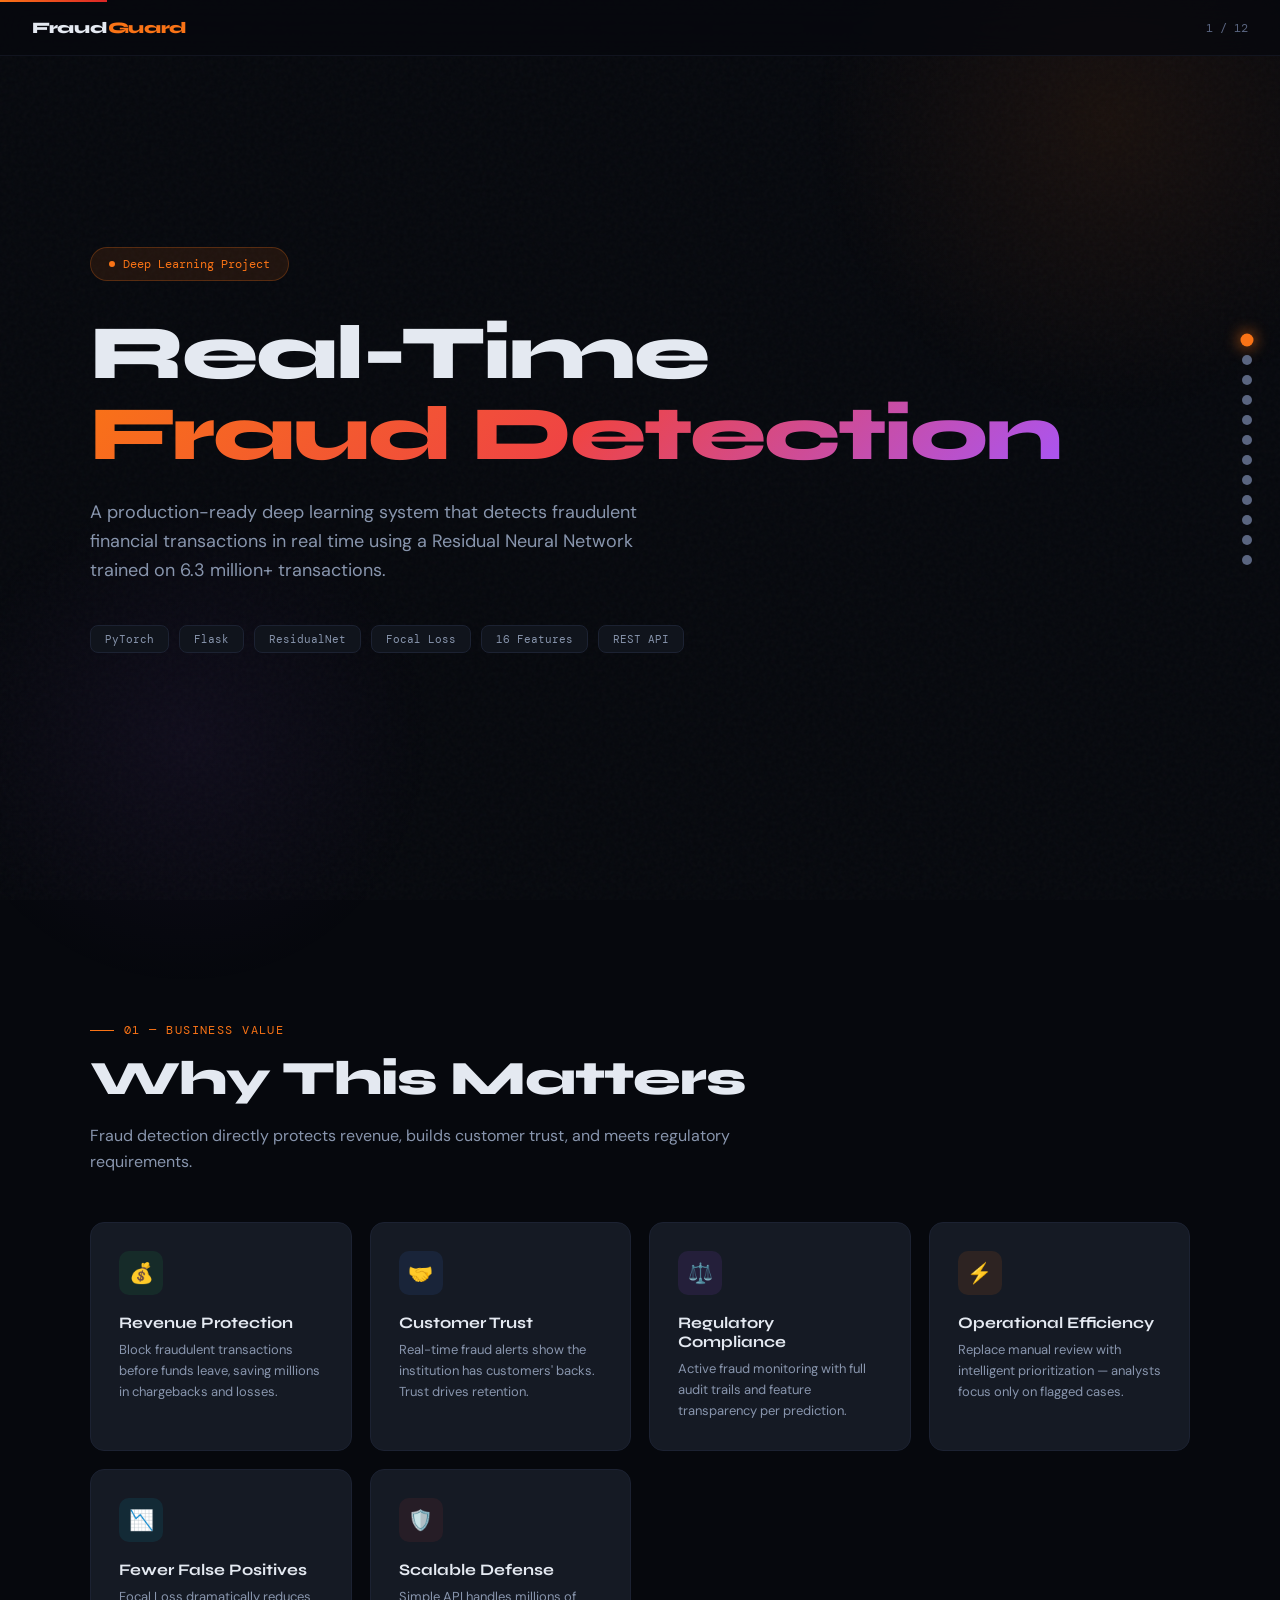
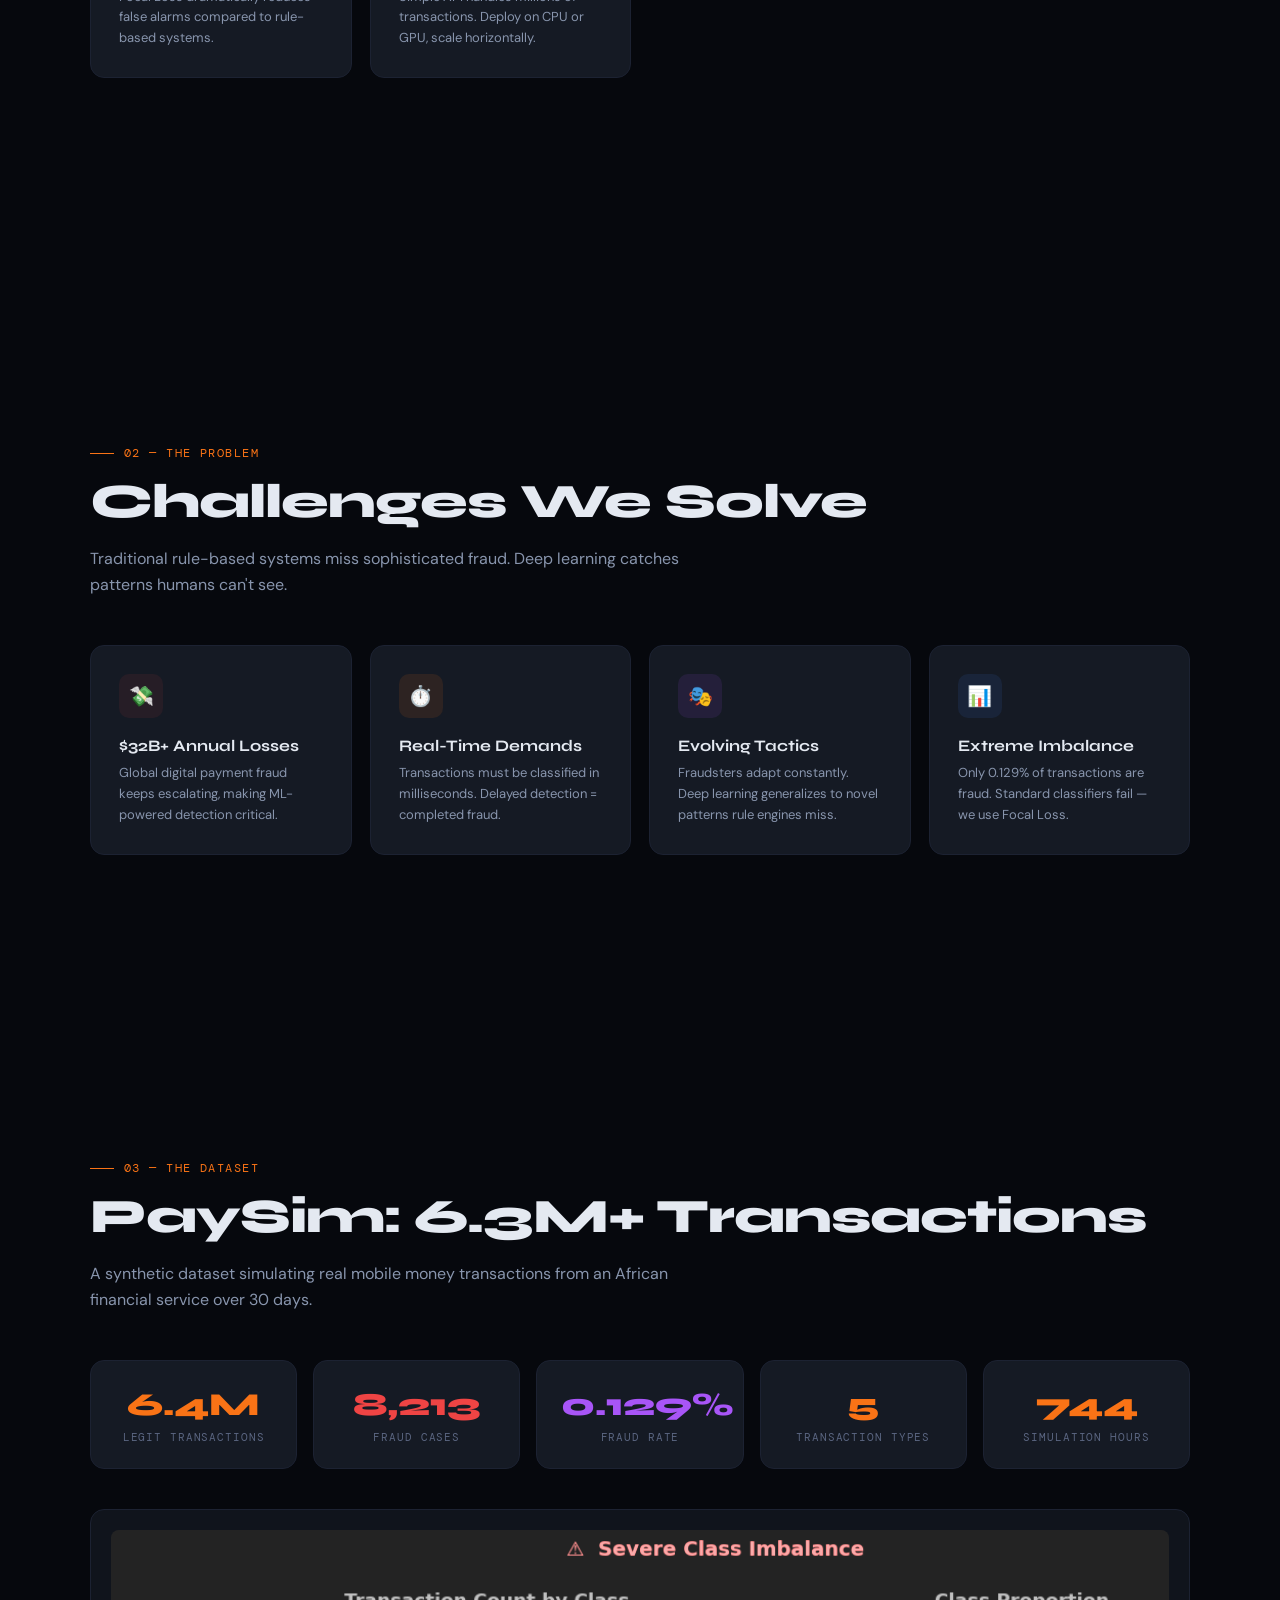
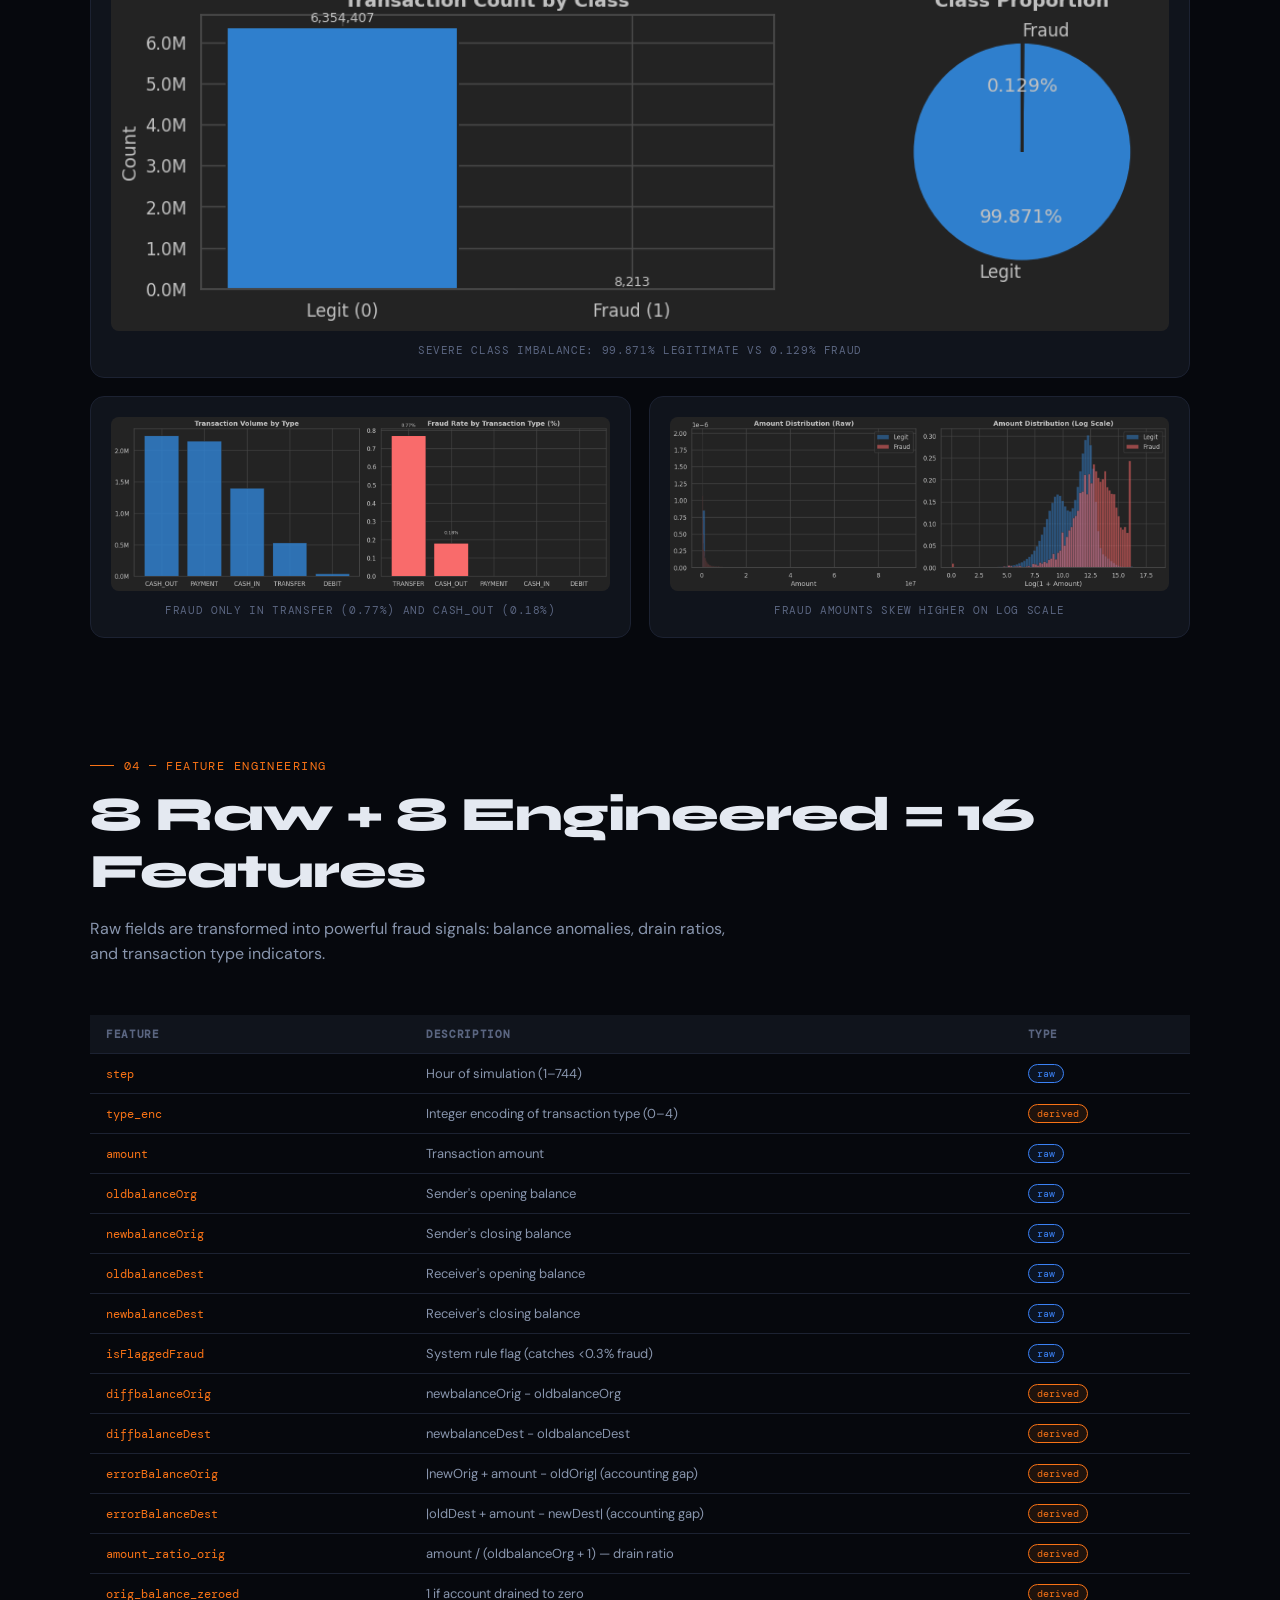
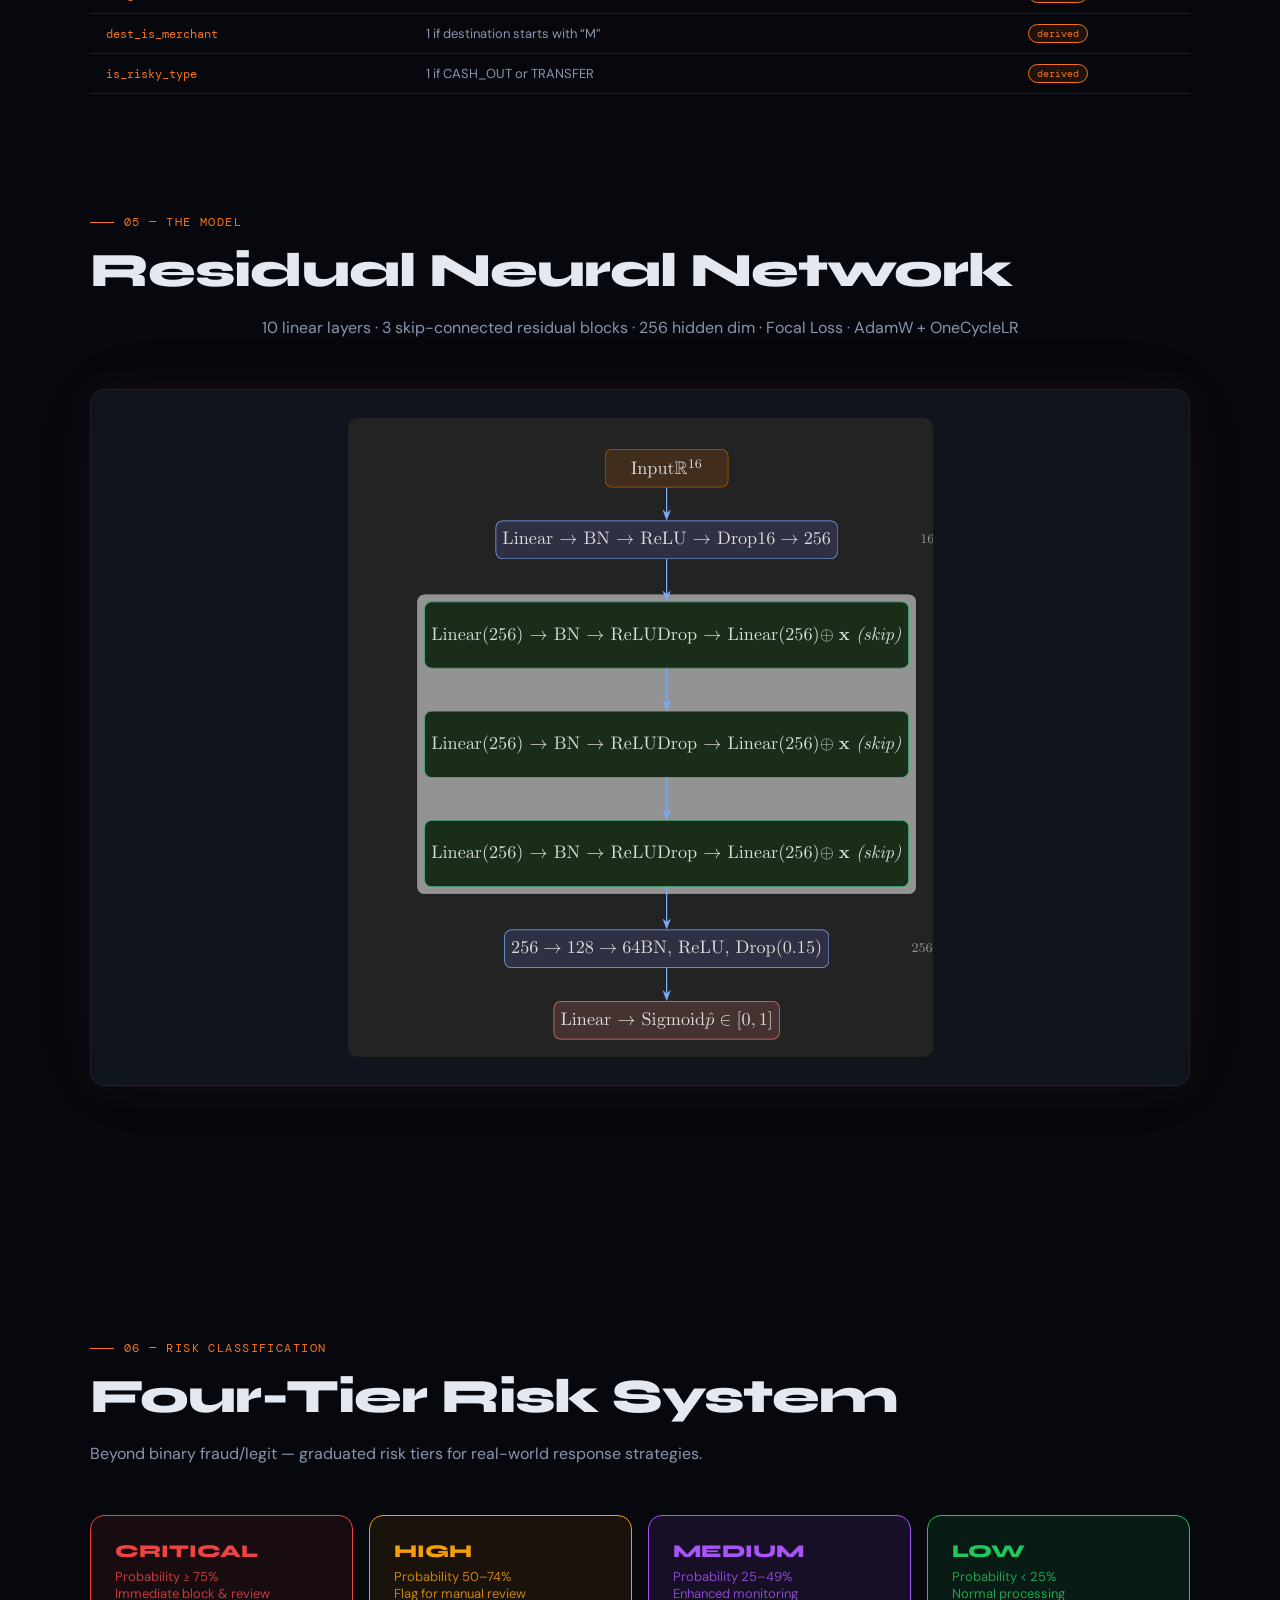
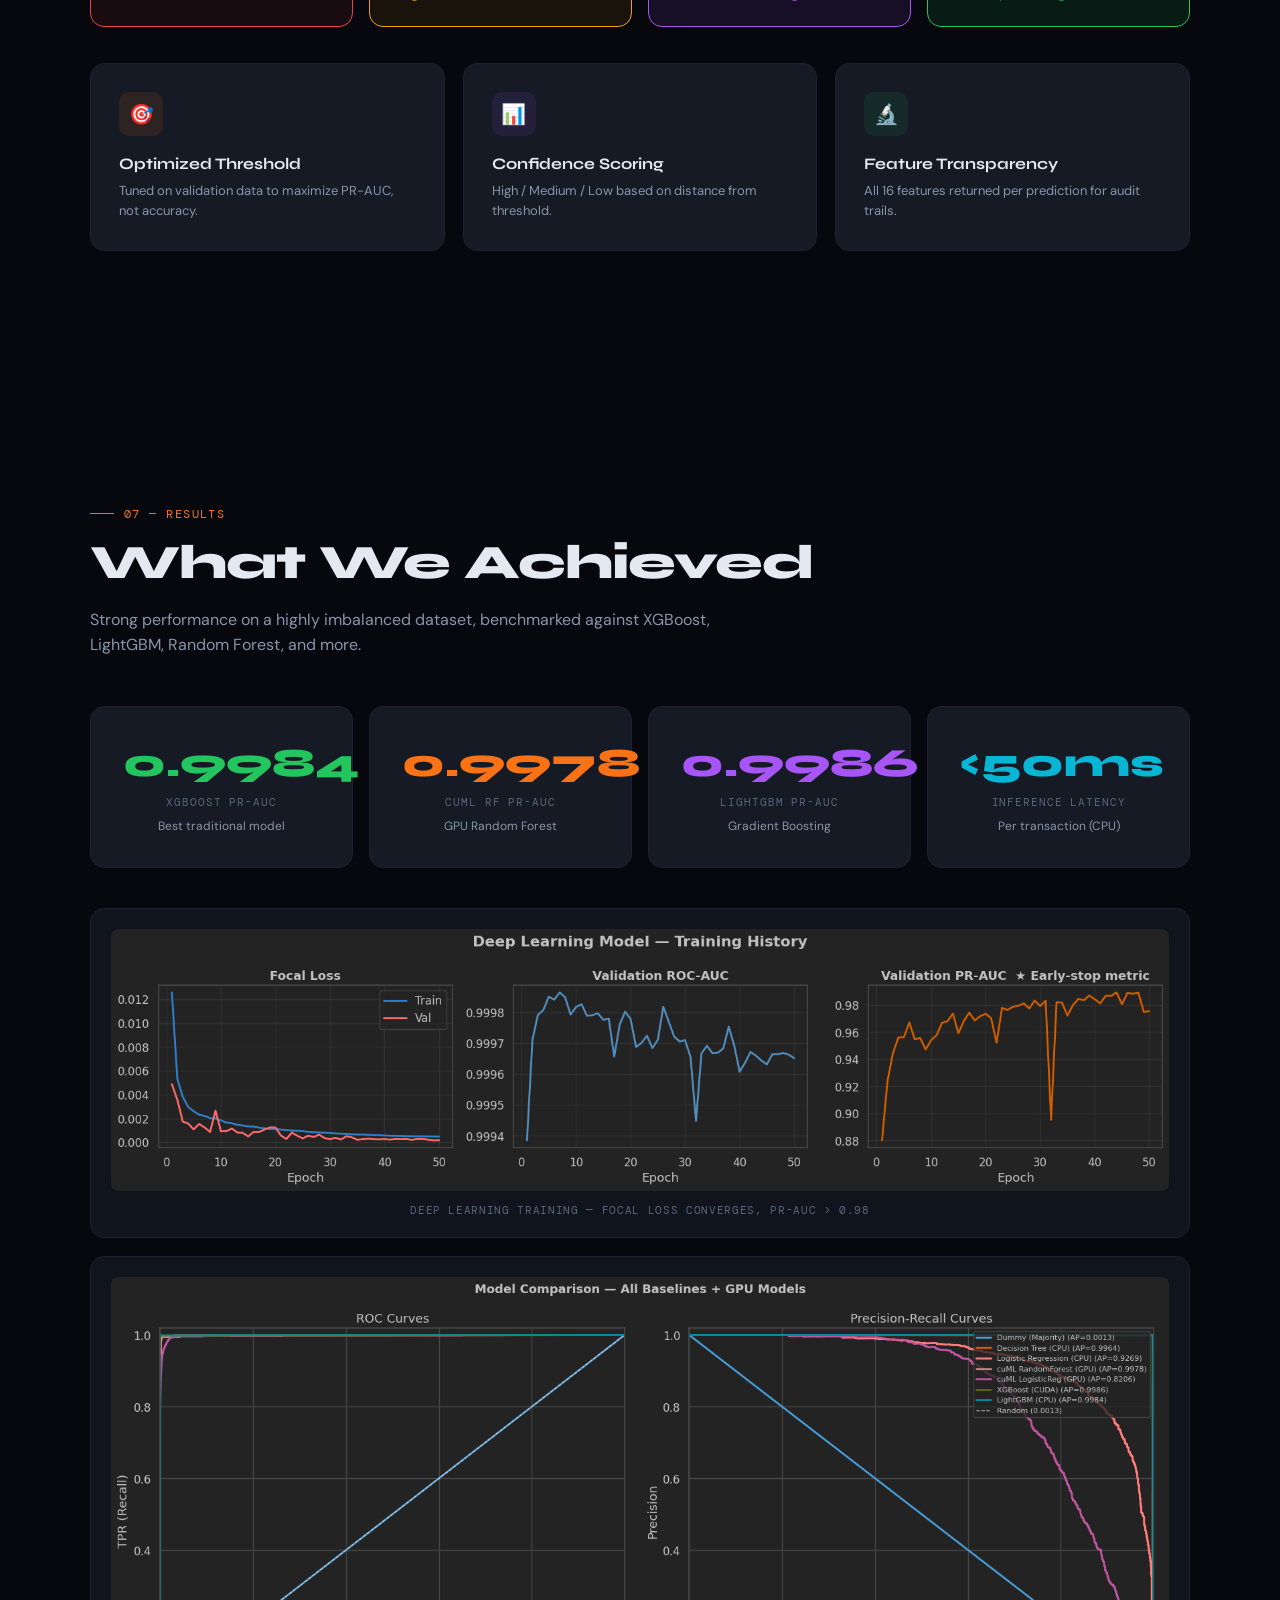
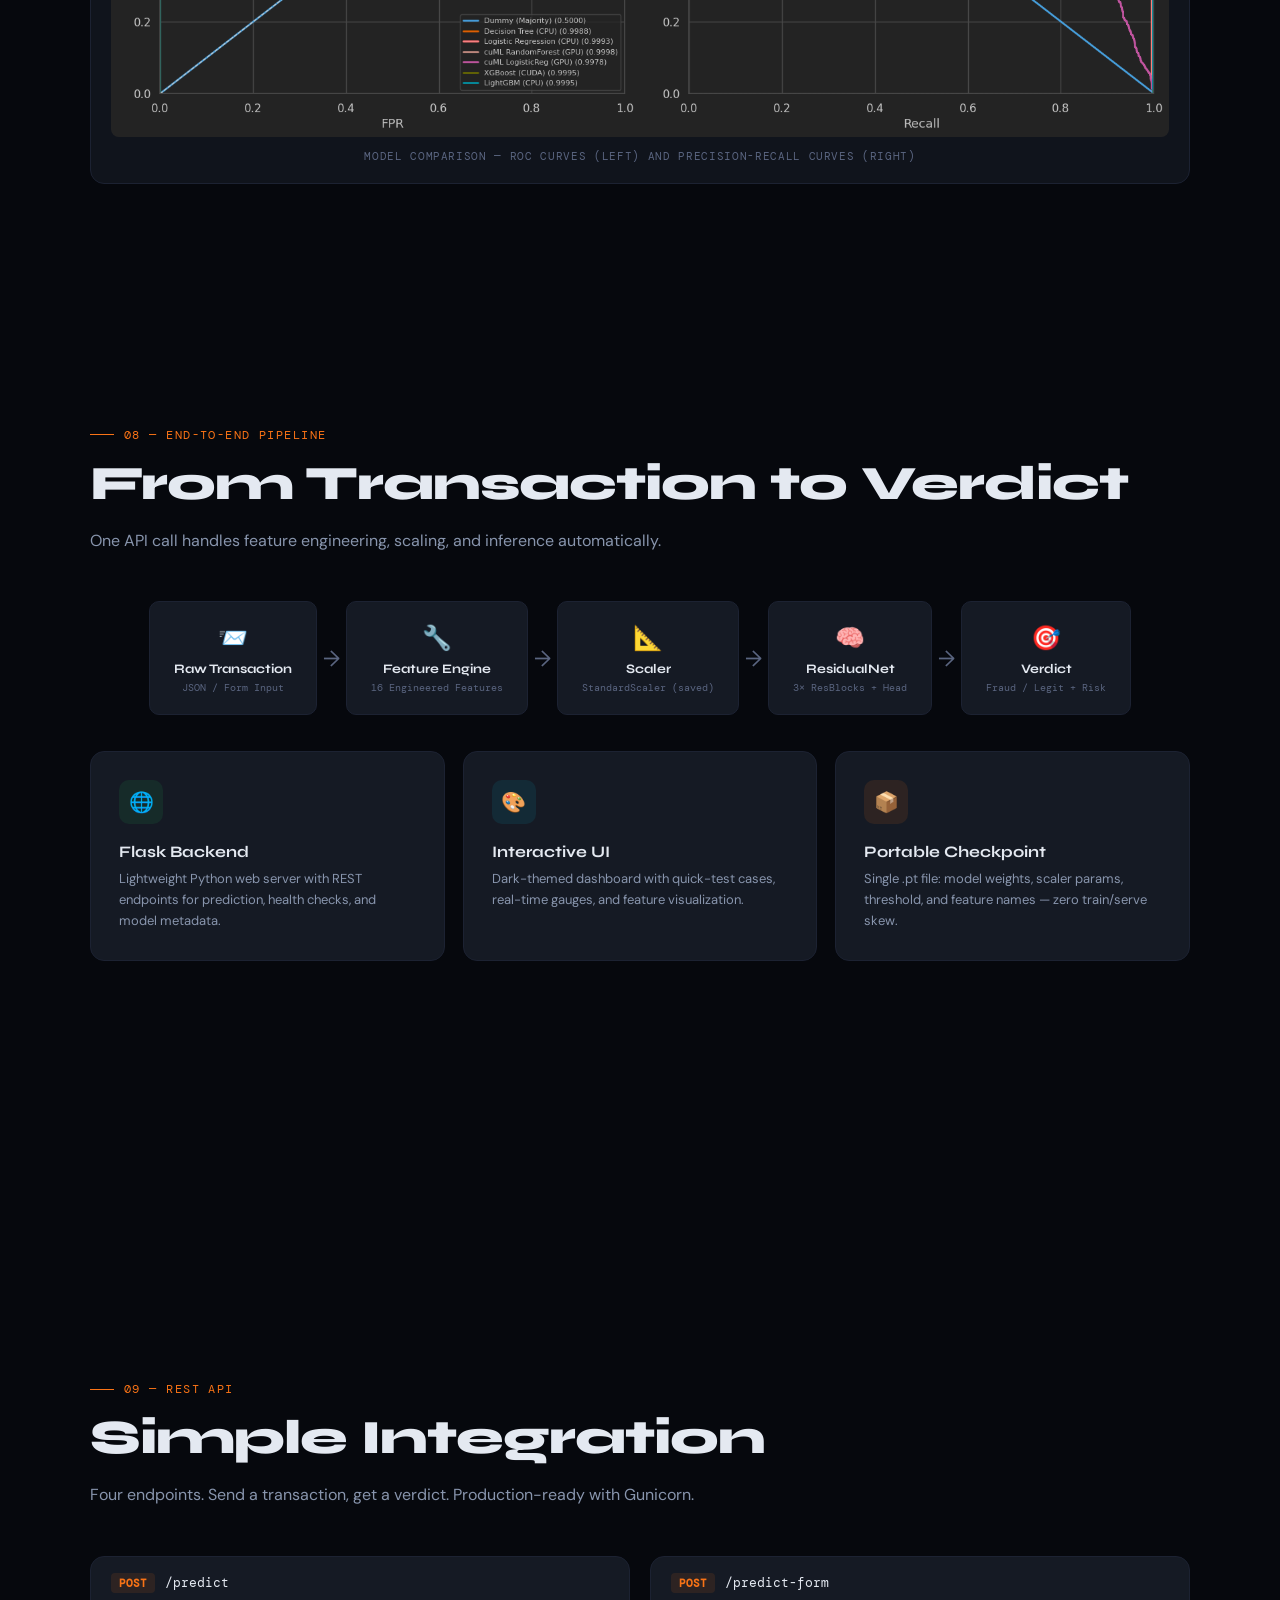
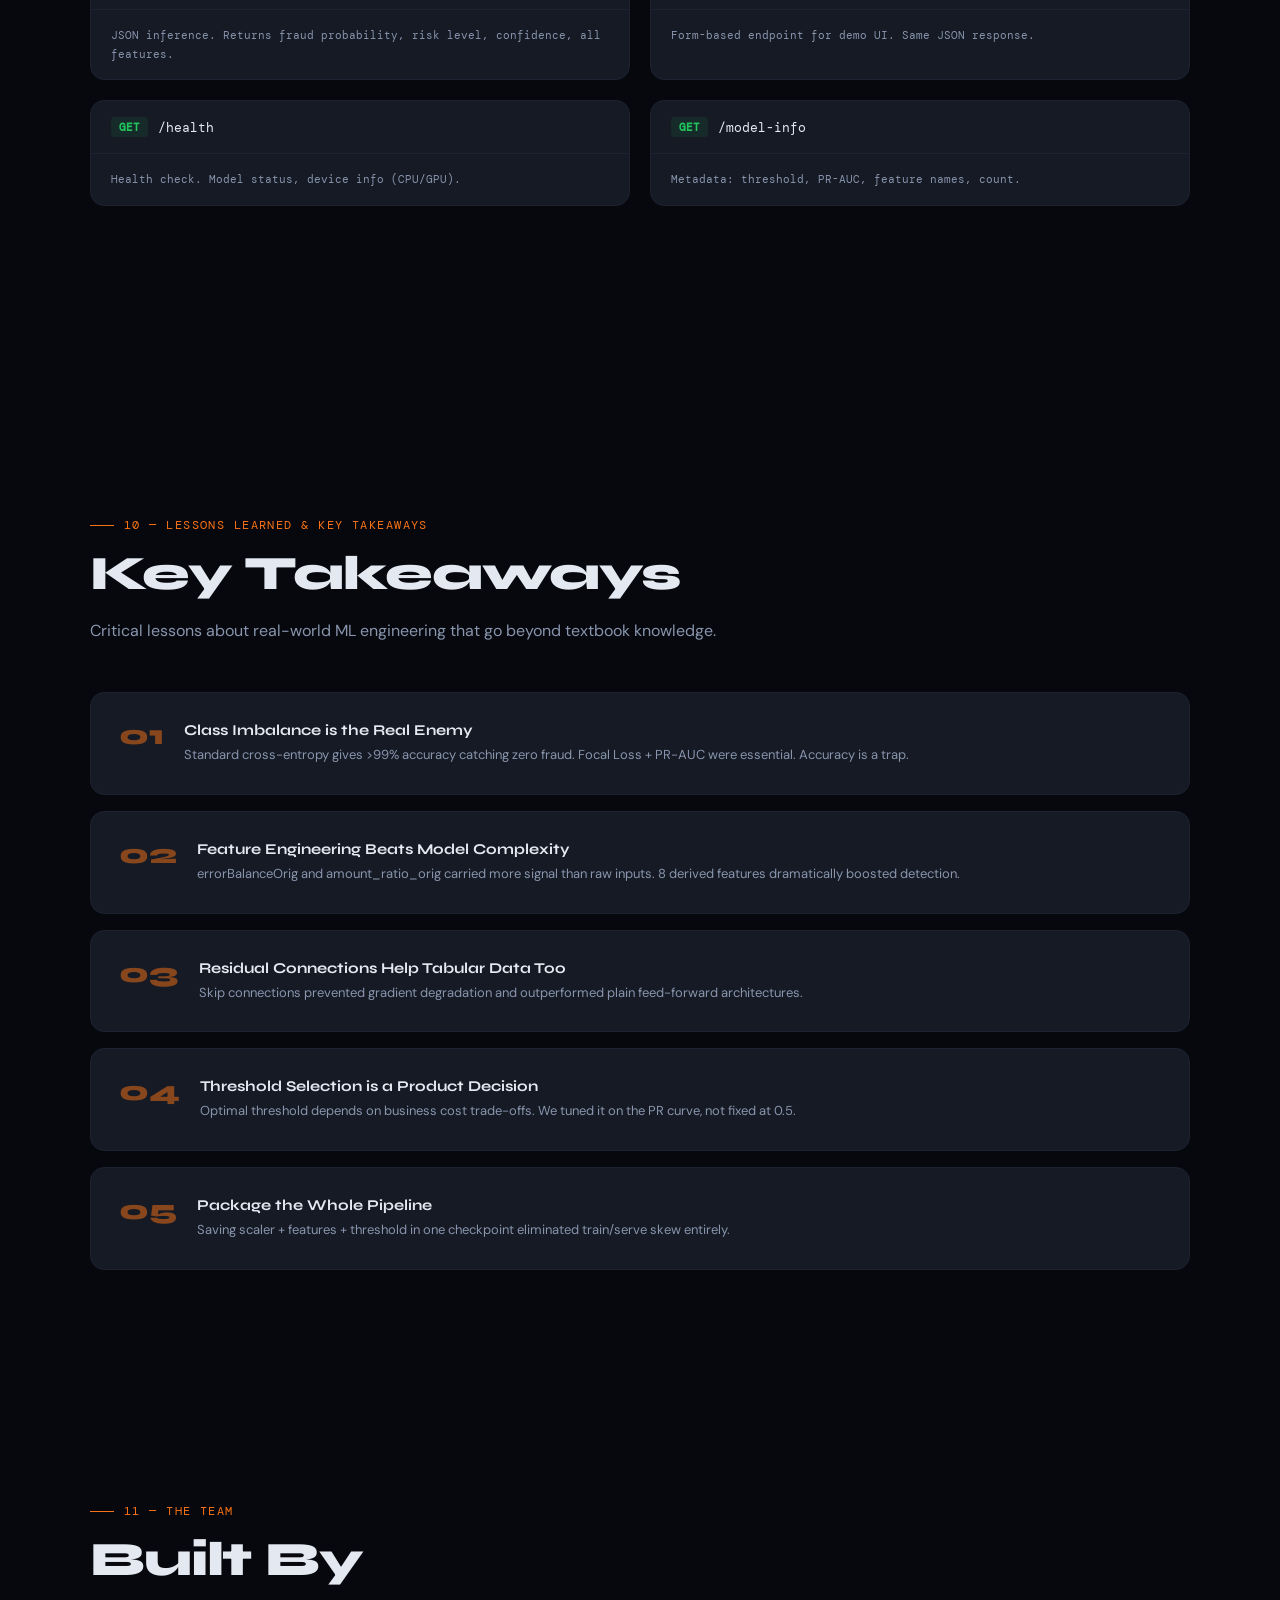
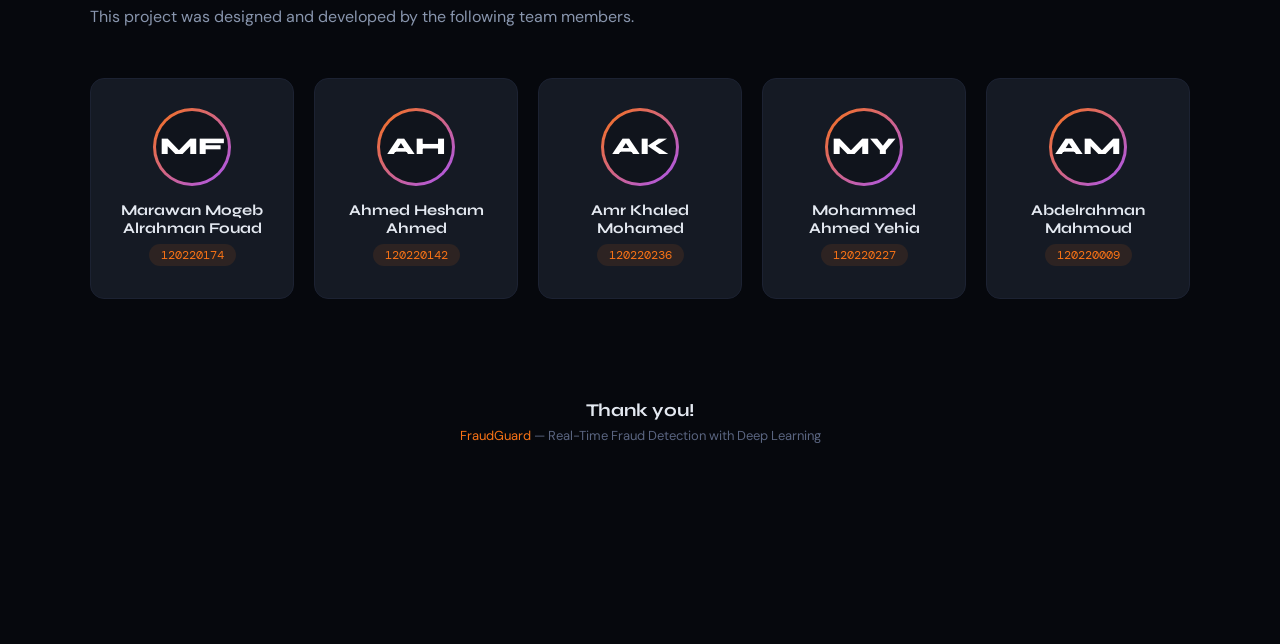
==== commit b5a45615: "Adding images" ====
--- a/index.html
+++ b/index.html
@@ -14,19 +14,20 @@
 
 <div class="top-bar">
   <div class="top-brand">Fraud<span>Guard</span></div>
-  <div class="slide-counter" id="slideCounter">1 / 11</div>
+  <div class="slide-counter" id="slideCounter">1 / 12</div>
 </div>
 
 <nav class="nav-dots">
   <button class="nav-dot active"><span class="tip">Home</span></button>
   <button class="nav-dot"><span class="tip">Business Value</span></button>
   <button class="nav-dot"><span class="tip">Problem</span></button>
-  <button class="nav-dot"><span class="tip">Technical Solution</span></button>
+  <button class="nav-dot"><span class="tip">Dataset</span></button>
+  <button class="nav-dot"><span class="tip">Feature Engineering</span></button>
   <button class="nav-dot"><span class="tip">Model</span></button>
-  <button class="nav-dot"><span class="tip">Features</span></button>
   <button class="nav-dot"><span class="tip">Risk Levels</span></button>
+  <button class="nav-dot"><span class="tip">Results</span></button>
+  <button class="nav-dot"><span class="tip">Pipeline</span></button>
   <button class="nav-dot"><span class="tip">API</span></button>
-  <button class="nav-dot"><span class="tip">Results</span></button>
   <button class="nav-dot"><span class="tip">Lessons Learned</span></button>
   <button class="nav-dot"><span class="tip">Team</span></button>
 </nav>
@@ -36,10 +37,8 @@
 </div>
 
 
-<!-- ════════════════════════════════════════════════════════════════
-     SLIDE 0 — HERO
-     ════════════════════════════════════════════════════════════════ -->
-<section class="slide" id="s0">
+<!-- ═══════════════════════ SLIDE 0 — HERO ═══════════════════════ -->
+<section class="slide">
   <div class="hero-glow"></div>
   <div class="hero-glow-2"></div>
   <div class="slide-inner">
@@ -64,100 +63,295 @@
 </section>
 
 
-<!-- ════════════════════════════════════════════════════════════════
-     SLIDE 1 — BUSINESS VALUE
-     ════════════════════════════════════════════════════════════════ -->
-<section class="slide" id="s1">
+<!-- ═══════════════════ SLIDE 1 — BUSINESS VALUE ═════════════════ -->
+<section class="slide">
   <div class="slide-inner">
     <div class="reveal section-label">01 — Business Value</div>
     <h2 class="reveal reveal-delay-1 section-title">Why This Matters</h2>
     <p class="reveal reveal-delay-2 section-sub">
       Fraud detection directly protects revenue, builds customer trust,
-      and meets regulatory requirements. Our system delivers measurable impact.
+      and meets regulatory requirements.
     </p>
     <div class="card-grid">
       <div class="reveal reveal-delay-2 info-card">
         <div class="ic-icon ic-green">&#x1F4B0;</div>
         <h3>Revenue Protection</h3>
-        <p>Automatically block fraudulent transactions before funds leave the account, saving millions in potential chargebacks and losses.</p>
+        <p>Block fraudulent transactions before funds leave, saving millions in chargebacks and losses.</p>
       </div>
       <div class="reveal reveal-delay-3 info-card">
         <div class="ic-icon ic-blue">&#x1F91D;</div>
         <h3>Customer Trust</h3>
-        <p>Customers stay loyal when they feel protected. Real-time fraud alerts demonstrate that the institution has their back.</p>
+        <p>Real-time fraud alerts show the institution has customers' backs. Trust drives retention.</p>
       </div>
       <div class="reveal reveal-delay-4 info-card">
         <div class="ic-icon ic-purple">&#x2696;&#xFE0F;</div>
         <h3>Regulatory Compliance</h3>
-        <p>Financial regulations require active fraud monitoring. Our system provides audit trails with full feature transparency.</p>
+        <p>Active fraud monitoring with full audit trails and feature transparency per prediction.</p>
       </div>
       <div class="reveal reveal-delay-5 info-card">
         <div class="ic-icon ic-orange">&#x26A1;</div>
         <h3>Operational Efficiency</h3>
-        <p>Replace manual review of thousands of transactions with intelligent prioritization — analysts focus only on flagged cases.</p>
+        <p>Replace manual review with intelligent prioritization &mdash; analysts focus only on flagged cases.</p>
       </div>
       <div class="reveal reveal-delay-5 info-card">
         <div class="ic-icon ic-cyan">&#x1F4C9;</div>
-        <h3>Reduced False Positives</h3>
-        <p>Deep learning with Focal Loss dramatically reduces false alarms compared to rule-based systems, cutting unnecessary blocks.</p>
+        <h3>Fewer False Positives</h3>
+        <p>Focal Loss dramatically reduces false alarms compared to rule-based systems.</p>
       </div>
       <div class="reveal reveal-delay-5 info-card">
         <div class="ic-icon ic-red">&#x1F6E1;&#xFE0F;</div>
         <h3>Scalable Defense</h3>
-        <p>Handles millions of transactions via a simple API. Deploy on CPU or GPU and scale horizontally with standard infrastructure.</p>
-      </div>
-    </div>
-  </div>
-</section>
-
-
-<!-- ════════════════════════════════════════════════════════════════
-     SLIDE 2 — THE PROBLEM
-     ════════════════════════════════════════════════════════════════ -->
-<section class="slide" id="s2">
+        <p>Simple API handles millions of transactions. Deploy on CPU or GPU, scale horizontally.</p>
+      </div>
+    </div>
+  </div>
+</section>
+
+
+<!-- ═══════════════════ SLIDE 2 — THE PROBLEM ════════════════════ -->
+<section class="slide">
   <div class="slide-inner">
     <div class="reveal section-label">02 — The Problem</div>
     <h2 class="reveal reveal-delay-1 section-title">Challenges We Solve</h2>
     <p class="reveal reveal-delay-2 section-sub">
-      Online financial fraud causes billions in losses yearly. Traditional rule-based
-      systems miss sophisticated attacks. Deep learning catches patterns humans can't see.
+      Traditional rule-based systems miss sophisticated fraud.
+      Deep learning catches patterns humans can't see.
     </p>
     <div class="card-grid">
       <div class="reveal reveal-delay-2 info-card">
         <div class="ic-icon ic-red">&#x1F4B8;</div>
         <h3>$32B+ Annual Losses</h3>
-        <p>Global digital payment fraud continues to escalate, making detection critical for financial institutions.</p>
+        <p>Global digital payment fraud keeps escalating, making ML-powered detection critical.</p>
       </div>
       <div class="reveal reveal-delay-3 info-card">
         <div class="ic-icon ic-orange">&#x23F1;&#xFE0F;</div>
         <h3>Real-Time Demands</h3>
-        <p>Transactions must be classified in milliseconds. Delayed detection means completed fraud.</p>
+        <p>Transactions must be classified in milliseconds. Delayed detection = completed fraud.</p>
       </div>
       <div class="reveal reveal-delay-4 info-card">
         <div class="ic-icon ic-purple">&#x1F3AD;</div>
         <h3>Evolving Tactics</h3>
-        <p>Fraudsters adapt constantly. Deep learning generalizes to novel patterns that rule engines miss.</p>
+        <p>Fraudsters adapt constantly. Deep learning generalizes to novel patterns rule engines miss.</p>
       </div>
       <div class="reveal reveal-delay-5 info-card">
         <div class="ic-icon ic-blue">&#x1F4CA;</div>
         <h3>Extreme Imbalance</h3>
-        <p>Less than 0.13% of transactions are fraudulent. Standard classifiers fail — we use Focal Loss to handle this.</p>
-      </div>
-    </div>
-  </div>
-</section>
-
-
-<!-- ════════════════════════════════════════════════════════════════
-     SLIDE 3 — TECHNICAL SOLUTION
-     ════════════════════════════════════════════════════════════════ -->
-<section class="slide" id="s3">
-  <div class="slide-inner">
-    <div class="reveal section-label">03 — Technical Solution</div>
-    <h2 class="reveal reveal-delay-1 section-title">End-to-End Pipeline</h2>
-    <p class="reveal reveal-delay-2 section-sub">
-      From raw transaction data to a fraud verdict in one API call.
-      Feature engineering, scaling, and inference happen automatically.
+        <p>Only 0.129% of transactions are fraud. Standard classifiers fail &mdash; we use Focal Loss.</p>
+      </div>
+    </div>
+  </div>
+</section>
+
+
+<!-- ═══════════════════ SLIDE 3 — DATASET ════════════════════════ -->
+<section class="slide">
+  <div class="slide-inner">
+    <div class="reveal section-label">03 — The Dataset</div>
+    <h2 class="reveal reveal-delay-1 section-title">PaySim: 6.3M+ Transactions</h2>
+    <p class="reveal reveal-delay-2 section-sub">
+      A synthetic dataset simulating real mobile money transactions
+      from an African financial service over 30 days.
+    </p>
+
+    <div class="reveal reveal-delay-2 stat-row" style="grid-template-columns: repeat(auto-fit, minmax(150px, 1fr));">
+      <div class="stat-box">
+        <div class="sb-val" data-count="6354407" data-suffix="" data-decimals="0">0</div>
+        <div class="sb-label">Legit Transactions</div>
+      </div>
+      <div class="stat-box">
+        <div class="sb-val" style="color:var(--danger);" data-count="8213" data-decimals="0">0</div>
+        <div class="sb-label">Fraud Cases</div>
+      </div>
+      <div class="stat-box">
+        <div class="sb-val" style="color:var(--purple);">0.129%</div>
+        <div class="sb-label">Fraud Rate</div>
+      </div>
+      <div class="stat-box">
+        <div class="sb-val" data-count="5" data-decimals="0">0</div>
+        <div class="sb-label">Transaction Types</div>
+      </div>
+      <div class="stat-box">
+        <div class="sb-val" data-count="744" data-decimals="0">0</div>
+        <div class="sb-label">Simulation Hours</div>
+      </div>
+    </div>
+
+    <!-- Class imbalance chart -->
+    <div class="reveal reveal-delay-3 fig-frame invert">
+      <img src="img/output.png" alt="Class imbalance — bar chart and pie chart"/>
+      <div class="fig-caption">Severe class imbalance: 99.871% legitimate vs 0.129% fraud</div>
+    </div>
+
+    <!-- Fraud by type + Amount distribution -->
+    <div class="reveal reveal-delay-4 fig-grid" style="margin-top:18px;">
+      <div class="fig-frame invert">
+        <img src="img/output1.png" alt="Transaction volume and fraud rate by type"/>
+        <div class="fig-caption">Fraud only in TRANSFER (0.77%) and CASH_OUT (0.18%)</div>
+      </div>
+      <div class="fig-frame invert">
+        <img src="img/output2.png" alt="Amount distribution raw and log scale"/>
+        <div class="fig-caption">Fraud amounts skew higher on log scale</div>
+      </div>
+    </div>
+  </div>
+</section>
+
+
+<!-- ═══════════════════ SLIDE 4 — FEATURE ENGINEERING ════════════ -->
+<section class="slide">
+  <div class="slide-inner">
+    <div class="reveal section-label">04 — Feature Engineering</div>
+    <h2 class="reveal reveal-delay-1 section-title">8 Raw + 8 Engineered = 16 Features</h2>
+    <p class="reveal reveal-delay-2 section-sub">
+      Raw fields are transformed into powerful fraud signals: balance anomalies,
+      drain ratios, and transaction type indicators.
+    </p>
+    <div class="reveal reveal-delay-3" style="overflow-x:auto;">
+      <table class="feat-table">
+        <thead>
+          <tr><th>Feature</th><th>Description</th><th>Type</th></tr>
+        </thead>
+        <tbody>
+          <tr><td class="fname">step</td><td class="fdesc">Hour of simulation (1&ndash;744)</td><td><span class="fbadge badge-raw">raw</span></td></tr>
+          <tr><td class="fname">type_enc</td><td class="fdesc">Integer encoding of transaction type (0&ndash;4)</td><td><span class="fbadge badge-eng">derived</span></td></tr>
+          <tr><td class="fname">amount</td><td class="fdesc">Transaction amount</td><td><span class="fbadge badge-raw">raw</span></td></tr>
+          <tr><td class="fname">oldbalanceOrg</td><td class="fdesc">Sender's opening balance</td><td><span class="fbadge badge-raw">raw</span></td></tr>
+          <tr><td class="fname">newbalanceOrig</td><td class="fdesc">Sender's closing balance</td><td><span class="fbadge badge-raw">raw</span></td></tr>
+          <tr><td class="fname">oldbalanceDest</td><td class="fdesc">Receiver's opening balance</td><td><span class="fbadge badge-raw">raw</span></td></tr>
+          <tr><td class="fname">newbalanceDest</td><td class="fdesc">Receiver's closing balance</td><td><span class="fbadge badge-raw">raw</span></td></tr>
+          <tr><td class="fname">isFlaggedFraud</td><td class="fdesc">System rule flag (catches &lt;0.3% fraud)</td><td><span class="fbadge badge-raw">raw</span></td></tr>
+          <tr><td class="fname">diffbalanceOrig</td><td class="fdesc">newbalanceOrig &minus; oldbalanceOrg</td><td><span class="fbadge badge-eng">derived</span></td></tr>
+          <tr><td class="fname">diffbalanceDest</td><td class="fdesc">newbalanceDest &minus; oldbalanceDest</td><td><span class="fbadge badge-eng">derived</span></td></tr>
+          <tr><td class="fname">errorBalanceOrig</td><td class="fdesc">|newOrig + amount &minus; oldOrig| (accounting gap)</td><td><span class="fbadge badge-eng">derived</span></td></tr>
+          <tr><td class="fname">errorBalanceDest</td><td class="fdesc">|oldDest + amount &minus; newDest| (accounting gap)</td><td><span class="fbadge badge-eng">derived</span></td></tr>
+          <tr><td class="fname">amount_ratio_orig</td><td class="fdesc">amount / (oldbalanceOrg + 1) &mdash; drain ratio</td><td><span class="fbadge badge-eng">derived</span></td></tr>
+          <tr><td class="fname">orig_balance_zeroed</td><td class="fdesc">1 if account drained to zero</td><td><span class="fbadge badge-eng">derived</span></td></tr>
+          <tr><td class="fname">dest_is_merchant</td><td class="fdesc">1 if destination starts with &ldquo;M&rdquo;</td><td><span class="fbadge badge-eng">derived</span></td></tr>
+          <tr><td class="fname">is_risky_type</td><td class="fdesc">1 if CASH_OUT or TRANSFER</td><td><span class="fbadge badge-eng">derived</span></td></tr>
+        </tbody>
+      </table>
+    </div>
+  </div>
+</section>
+
+
+<!-- ═══════════════════ SLIDE 5 — THE MODEL ══════════════════════ -->
+<section class="slide">
+  <div class="slide-inner">
+    <div class="reveal section-label">05 — The Model</div>
+    <h2 class="reveal reveal-delay-1 section-title">Residual Neural Network</h2>
+    <p class="reveal reveal-delay-2 section-sub" style="text-align:center; max-width:100%;">
+      10 linear layers &middot; 3 skip-connected residual blocks &middot; 256 hidden dim &middot; Focal Loss &middot; AdamW + OneCycleLR
+    </p>
+    <div class="reveal reveal-delay-3 arch-diagram-wrap">
+      <img class="arch-diagram-img" src="img/Screenshot_1.png" alt="FraudDetectionNet architecture diagram"/>
+    </div>
+  </div>
+</section>
+
+
+<!-- ═══════════════════ SLIDE 7 — RISK LEVELS ════════════════════ -->
+<section class="slide">
+  <div class="slide-inner">
+    <div class="reveal section-label">06 — Risk Classification</div>
+    <h2 class="reveal reveal-delay-1 section-title">Four-Tier Risk System</h2>
+    <p class="reveal reveal-delay-2 section-sub">
+      Beyond binary fraud/legit &mdash; graduated risk tiers for real-world response strategies.
+    </p>
+    <div class="reveal reveal-delay-3 risk-row">
+      <div class="risk-card risk-critical">
+        <h4>CRITICAL</h4>
+        <p>Probability &ge; 75%<br>Immediate block &amp; review</p>
+      </div>
+      <div class="risk-card risk-high">
+        <h4>HIGH</h4>
+        <p>Probability 50&ndash;74%<br>Flag for manual review</p>
+      </div>
+      <div class="risk-card risk-medium">
+        <h4>MEDIUM</h4>
+        <p>Probability 25&ndash;49%<br>Enhanced monitoring</p>
+      </div>
+      <div class="risk-card risk-low">
+        <h4>LOW</h4>
+        <p>Probability &lt; 25%<br>Normal processing</p>
+      </div>
+    </div>
+    <div class="reveal reveal-delay-4 card-grid" style="margin-top:36px;">
+      <div class="info-card">
+        <div class="ic-icon ic-orange">&#x1F3AF;</div>
+        <h3>Optimized Threshold</h3>
+        <p>Tuned on validation data to maximize PR-AUC, not accuracy.</p>
+      </div>
+      <div class="info-card">
+        <div class="ic-icon ic-purple">&#x1F4CA;</div>
+        <h3>Confidence Scoring</h3>
+        <p>High / Medium / Low based on distance from threshold.</p>
+      </div>
+      <div class="info-card">
+        <div class="ic-icon ic-green">&#x1F52C;</div>
+        <h3>Feature Transparency</h3>
+        <p>All 16 features returned per prediction for audit trails.</p>
+      </div>
+    </div>
+  </div>
+</section>
+
+
+<!-- ═══════════════════ SLIDE 7 — RESULTS ════════════════════════ -->
+<section class="slide">
+  <div class="slide-inner">
+    <div class="reveal section-label">07 — Results</div>
+    <h2 class="reveal reveal-delay-1 section-title">What We Achieved</h2>
+    <p class="reveal reveal-delay-2 section-sub">
+      Strong performance on a highly imbalanced dataset, benchmarked against
+      XGBoost, LightGBM, Random Forest, and more.
+    </p>
+
+    <div class="reveal reveal-delay-2 stat-row" style="grid-template-columns: repeat(auto-fit, minmax(200px, 1fr));">
+      <div class="result-card">
+        <div class="rc-val rc-safe">0.9984</div>
+        <div class="rc-label">XGBoost PR-AUC</div>
+        <div class="rc-desc">Best traditional model</div>
+      </div>
+      <div class="result-card">
+        <div class="rc-val rc-accent">0.9978</div>
+        <div class="rc-label">cuML RF PR-AUC</div>
+        <div class="rc-desc">GPU Random Forest</div>
+      </div>
+      <div class="result-card">
+        <div class="rc-val rc-purple">0.9986</div>
+        <div class="rc-label">LightGBM PR-AUC</div>
+        <div class="rc-desc">Gradient Boosting</div>
+      </div>
+      <div class="result-card">
+        <div class="rc-val rc-cyan">&lt;50ms</div>
+        <div class="rc-label">Inference Latency</div>
+        <div class="rc-desc">Per transaction (CPU)</div>
+      </div>
+    </div>
+
+    <!-- Training history -->
+    <div class="reveal reveal-delay-3 fig-frame invert">
+      <img src="img/output4.png" alt="Training history: Focal Loss, ROC-AUC, PR-AUC"/>
+      <div class="fig-caption">Deep Learning Training &mdash; Focal Loss converges, PR-AUC &gt; 0.98</div>
+    </div>
+
+    <!-- ROC + PR curves -->
+    <div class="reveal reveal-delay-4 fig-frame invert" style="margin-top:18px;">
+      <img src="img/output5.png" alt="ROC and Precision-Recall curves for all models"/>
+      <div class="fig-caption">Model Comparison &mdash; ROC Curves (left) and Precision-Recall Curves (right)</div>
+    </div>
+  </div>
+</section>
+
+
+<!-- ═══════════════════ SLIDE 9 — PIPELINE ════════════════════════ -->
+<section class="slide">
+  <div class="slide-inner">
+    <div class="reveal section-label">08 — End-to-End Pipeline</div>
+    <h2 class="reveal reveal-delay-1 section-title">From Transaction to Verdict</h2>
+    <p class="reveal reveal-delay-2 section-sub">
+      One API call handles feature engineering, scaling, and inference automatically.
     </p>
     <div class="reveal reveal-delay-3 arch-flow">
       <div class="arch-node">
@@ -204,160 +398,20 @@
       <div class="info-card">
         <div class="ic-icon ic-orange">&#x1F4E6;</div>
         <h3>Portable Checkpoint</h3>
-        <p>Single .pt file contains model weights, scaler params, threshold, and feature names.</p>
-      </div>
-    </div>
-  </div>
-</section>
-
-
-<!-- ════════════════════════════════════════════════════════════════
-     SLIDE 4 — THE MODEL
-     ════════════════════════════════════════════════════════════════ -->
-<section class="slide" id="s4">
-  <div class="slide-inner">
-    <div class="reveal section-label">04 — The Model</div>
-    <h2 class="reveal reveal-delay-1 section-title">Residual Neural Network</h2>
-    <p class="reveal reveal-delay-2 section-sub">
-      A deep residual network with skip connections for tabular fraud detection.
-      Trained with Focal Loss to handle the extreme class imbalance.
-    </p>
-    <div class="reveal reveal-delay-2 stat-row">
-      <div class="stat-box">
-        <div class="sb-val" data-count="16">0</div>
-        <div class="sb-label">Input Features</div>
-      </div>
-      <div class="stat-box">
-        <div class="sb-val" data-count="256">0</div>
-        <div class="sb-label">Hidden Dimension</div>
-      </div>
-      <div class="stat-box">
-        <div class="sb-val" data-count="3">0</div>
-        <div class="sb-label">Residual Blocks</div>
-      </div>
-      <div class="stat-box">
-        <div class="sb-val" data-count="0.3" data-decimals="1">0</div>
-        <div class="sb-label">Dropout Rate</div>
-      </div>
-    </div>
-    <div class="reveal reveal-delay-3 nn-diagram"><span class="layer">Input</span> <span class="dim">(16)</span>
-    &boxv;
-    &boxvr;&horbar; <span class="layer">Linear</span> <span class="dim">16 &rarr; 256</span>  +  <span class="act">BatchNorm</span>  +  <span class="act">ReLU</span>  +  <span class="reg">Dropout(0.3)</span>
-    &boxv;
-    &boxvr;&horbar; <span class="layer">ResBlock 1</span> <span class="dim">[256]</span>  &boxur;&horbar; Linear &rarr; BN &rarr; ReLU &rarr; Drop &rarr; Linear &rarr; BN &boxdr;
-    &boxv;                        &boxul;&horbar;&horbar;&horbar;&horbar;&horbar;&horbar;&horbar;&horbar;&horbar;&horbar;&horbar;&horbar;&horbar; <span class="act">skip connection</span> &horbar;&horbar;&horbar;&horbar;&horbar;&horbar;&horbar;&horbar;&horbar;&horbar;&horbar;&horbar;&horbar;&horbar;&boxdl; &rarr; <span class="act">ReLU</span>
-    &boxv;
-    &boxvr;&horbar; <span class="layer">ResBlock 2</span> <span class="dim">[256]</span>  (same architecture)
-    &boxv;
-    &boxvr;&horbar; <span class="layer">ResBlock 3</span> <span class="dim">[256]</span>  (same architecture)
-    &boxv;
-    &boxvr;&horbar; <span class="layer">Linear</span> <span class="dim">256 &rarr; 128</span> + <span class="act">BN</span> + <span class="act">ReLU</span> + <span class="reg">Dropout(0.15)</span>
-    &boxvr;&horbar; <span class="layer">Linear</span> <span class="dim">128 &rarr; 64</span>  + <span class="act">ReLU</span>
-    &boxul;&horbar; <span class="layer">Linear</span> <span class="dim">64 &rarr; 1</span>   &rarr; <span class="act">Sigmoid</span> &rarr; <span class="layer">P(fraud)</span></div>
-  </div>
-</section>
-
-
-<!-- ════════════════════════════════════════════════════════════════
-     SLIDE 5 — FEATURE ENGINEERING
-     ════════════════════════════════════════════════════════════════ -->
-<section class="slide" id="s5">
-  <div class="slide-inner">
-    <div class="reveal section-label">05 — Feature Engineering</div>
-    <h2 class="reveal reveal-delay-1 section-title">16 Engineered Features</h2>
-    <p class="reveal reveal-delay-2 section-sub">
-      Raw transaction fields are transformed into powerful signals that
-      capture balance anomalies, account draining, and suspicious patterns.
-    </p>
-    <div class="reveal reveal-delay-3" style="overflow-x:auto;">
-      <table class="feat-table">
-        <thead>
-          <tr><th>Feature</th><th>Description</th></tr>
-        </thead>
-        <tbody>
-          <tr><td class="fname">step</td><td class="fdesc">Hour of simulation (time signal)</td></tr>
-          <tr><td class="fname">type_enc</td><td class="fdesc">Integer encoding of transaction type (0-4)</td></tr>
-          <tr><td class="fname">amount</td><td class="fdesc">Transaction amount</td></tr>
-          <tr><td class="fname">oldbalanceOrg</td><td class="fdesc">Sender's opening balance</td></tr>
-          <tr><td class="fname">newbalanceOrig</td><td class="fdesc">Sender's closing balance</td></tr>
-          <tr><td class="fname">oldbalanceDest</td><td class="fdesc">Receiver's opening balance</td></tr>
-          <tr><td class="fname">newbalanceDest</td><td class="fdesc">Receiver's closing balance</td></tr>
-          <tr><td class="fname">isFlaggedFraud</td><td class="fdesc">System-level fraud flag</td></tr>
-          <tr><td class="fname">diffbalanceOrig</td><td class="fdesc">newbalanceOrig &minus; oldbalanceOrg (net sender change)</td></tr>
-          <tr><td class="fname">diffbalanceDest</td><td class="fdesc">newbalanceDest &minus; oldbalanceDest (net receiver change)</td></tr>
-          <tr><td class="fname">errorBalanceOrig</td><td class="fdesc">|newOrig + amount &minus; oldOrig| (balance discrepancy)</td></tr>
-          <tr><td class="fname">errorBalanceDest</td><td class="fdesc">|oldDest + amount &minus; newDest| (balance discrepancy)</td></tr>
-          <tr><td class="fname">amount_ratio_orig</td><td class="fdesc">amount / (oldbalanceOrg + 1) &mdash; drain ratio</td></tr>
-          <tr><td class="fname">orig_balance_zeroed</td><td class="fdesc">1 if account drained to zero</td></tr>
-          <tr><td class="fname">dest_is_merchant</td><td class="fdesc">1 if destination starts with "M"</td></tr>
-          <tr><td class="fname">is_risky_type</td><td class="fdesc">1 if CASH_OUT or TRANSFER</td></tr>
-        </tbody>
-      </table>
-    </div>
-  </div>
-</section>
-
-
-<!-- ════════════════════════════════════════════════════════════════
-     SLIDE 6 — RISK LEVELS
-     ════════════════════════════════════════════════════════════════ -->
-<section class="slide" id="s6">
-  <div class="slide-inner">
-    <div class="reveal section-label">06 — Risk Classification</div>
-    <h2 class="reveal reveal-delay-1 section-title">Four-Tier Risk System</h2>
-    <p class="reveal reveal-delay-2 section-sub">
-      Beyond a binary fraud/legit label, transactions are classified
-      into risk tiers for graduated response strategies.
-    </p>
-    <div class="reveal reveal-delay-3 risk-row">
-      <div class="risk-card risk-critical">
-        <h4>CRITICAL</h4>
-        <p>Probability &ge; 75%<br>Immediate block &amp; review</p>
-      </div>
-      <div class="risk-card risk-high">
-        <h4>HIGH</h4>
-        <p>Probability 50 &ndash; 74%<br>Flag for manual review</p>
-      </div>
-      <div class="risk-card risk-medium">
-        <h4>MEDIUM</h4>
-        <p>Probability 25 &ndash; 49%<br>Enhanced monitoring</p>
-      </div>
-      <div class="risk-card risk-low">
-        <h4>LOW</h4>
-        <p>Probability &lt; 25%<br>Normal processing</p>
-      </div>
-    </div>
-    <div class="reveal reveal-delay-4 card-grid" style="margin-top:36px;">
-      <div class="info-card">
-        <div class="ic-icon ic-orange">&#x1F3AF;</div>
-        <h3>Optimized Threshold</h3>
-        <p>Decision threshold tuned on validation data to maximize PR-AUC, not just accuracy.</p>
-      </div>
-      <div class="info-card">
-        <div class="ic-icon ic-purple">&#x1F4CA;</div>
-        <h3>Confidence Scoring</h3>
-        <p>Each prediction includes a confidence level (High/Medium/Low) based on distance from the threshold.</p>
-      </div>
-      <div class="info-card">
-        <div class="ic-icon ic-green">&#x1F52C;</div>
-        <h3>Feature Transparency</h3>
-        <p>All 16 engineered features returned with each prediction for auditability.</p>
-      </div>
-    </div>
-  </div>
-</section>
-
-
-<!-- ════════════════════════════════════════════════════════════════
-     SLIDE 7 — API
-     ════════════════════════════════════════════════════════════════ -->
-<section class="slide" id="s7">
-  <div class="slide-inner">
-    <div class="reveal section-label">07 — REST API</div>
+        <p>Single .pt file: model weights, scaler params, threshold, and feature names &mdash; zero train/serve skew.</p>
+      </div>
+    </div>
+  </div>
+</section>
+
+
+<!-- ═══════════════════ SLIDE 9 — API ═════════════════════════════ -->
+<section class="slide">
+  <div class="slide-inner">
+    <div class="reveal section-label">09 — REST API</div>
     <h2 class="reveal reveal-delay-1 section-title">Simple Integration</h2>
     <p class="reveal reveal-delay-2 section-sub">
-      Four clean endpoints. Send a transaction, get a verdict.
-      Production-ready with Gunicorn and health monitoring.
+      Four endpoints. Send a transaction, get a verdict. Production-ready with Gunicorn.
     </p>
     <div class="reveal reveal-delay-3 api-grid">
       <div class="api-card">
@@ -365,163 +419,91 @@
           <span class="api-method method-post">POST</span>
           <span class="api-path">/predict</span>
         </div>
-        <div class="api-card-body">
-          JSON inference endpoint.<br>
-          Send raw transaction fields, receive fraud probability, risk level, confidence, and all engineered features.
-        </div>
+        <div class="api-card-body">JSON inference. Returns fraud probability, risk level, confidence, all features.</div>
       </div>
       <div class="api-card">
         <div class="api-card-head">
           <span class="api-method method-post">POST</span>
           <span class="api-path">/predict-form</span>
         </div>
-        <div class="api-card-body">
-          Form-based endpoint for the demo UI.<br>
-          Accepts multipart form data and returns the same JSON result.
-        </div>
+        <div class="api-card-body">Form-based endpoint for demo UI. Same JSON response.</div>
       </div>
       <div class="api-card">
         <div class="api-card-head">
           <span class="api-method method-get">GET</span>
           <span class="api-path">/health</span>
         </div>
-        <div class="api-card-body">
-          Health check for monitoring.<br>
-          Returns model load status and device info (CPU/GPU).
-        </div>
+        <div class="api-card-body">Health check. Model status, device info (CPU/GPU).</div>
       </div>
       <div class="api-card">
         <div class="api-card-head">
           <span class="api-method method-get">GET</span>
           <span class="api-path">/model-info</span>
         </div>
-        <div class="api-card-body">
-          Model metadata endpoint.<br>
-          Returns threshold, PR-AUC, feature names, and feature count.
-        </div>
-      </div>
-    </div>
-  </div>
-</section>
-
-
-<!-- ════════════════════════════════════════════════════════════════
-     SLIDE 8 — RESULTS
-     ════════════════════════════════════════════════════════════════ -->
-<section class="slide" id="s8">
-  <div class="slide-inner">
-    <div class="reveal section-label">08 — Results</div>
-    <h2 class="reveal reveal-delay-1 section-title">What We Achieved</h2>
-    <p class="reveal reveal-delay-2 section-sub">
-      Our model delivers strong performance on the highly imbalanced PaySim dataset,
-      prioritizing recall and precision over raw accuracy.
-    </p>
-    <div class="reveal reveal-delay-2 stat-row" style="grid-template-columns: repeat(auto-fit, minmax(220px, 1fr));">
-      <div class="result-card">
-        <div class="rc-val rc-accent" data-count="6.3" data-decimals="1" data-suffix="M+">0</div>
-        <div class="rc-label">Transactions Trained On</div>
-        <div class="rc-desc">PaySim synthetic financial dataset simulating real mobile money transactions</div>
-      </div>
-      <div class="result-card">
-        <div class="rc-val rc-safe" data-count="16">0</div>
-        <div class="rc-label">Engineered Features</div>
-        <div class="rc-desc">8 raw + 8 derived features capturing balance errors, drain ratios, and type signals</div>
-      </div>
-      <div class="result-card">
-        <div class="rc-val rc-purple" data-count="4">0</div>
-        <div class="rc-label">Risk Tiers</div>
-        <div class="rc-desc">Graduated CRITICAL / HIGH / MEDIUM / LOW classification for actionable decision-making</div>
-      </div>
-      <div class="result-card">
-        <div class="rc-val rc-cyan">&lt;50ms</div>
-        <div class="rc-label">Inference Latency</div>
-        <div class="rc-desc">Single transaction prediction on CPU, suitable for real-time production workloads</div>
-      </div>
-    </div>
-    <div class="reveal reveal-delay-3 card-grid">
-      <div class="info-card">
-        <div class="ic-icon ic-orange">&#x1F3AF;</div>
-        <h3>Optimized for Imbalance</h3>
-        <p>Focal Loss down-weights easy negatives and focuses learning on the rare fraud class (0.13% of data).</p>
-      </div>
-      <div class="info-card">
-        <div class="ic-icon ic-green">&#x2705;</div>
-        <h3>PR-AUC over Accuracy</h3>
-        <p>We optimized for Precision-Recall AUC — the right metric when classes are extremely imbalanced.</p>
-      </div>
-      <div class="info-card">
-        <div class="ic-icon ic-purple">&#x1F9EA;</div>
-        <h3>Threshold Tuning</h3>
-        <p>Decision threshold selected from the PR curve to balance catching fraud vs. minimizing false alarms.</p>
-      </div>
-    </div>
-  </div>
-</section>
-
-
-<!-- ════════════════════════════════════════════════════════════════
-     SLIDE 9 — LESSONS LEARNED
-     ════════════════════════════════════════════════════════════════ -->
-<section class="slide" id="s9">
-  <div class="slide-inner">
-    <div class="reveal section-label">09 — Lessons Learned</div>
+        <div class="api-card-body">Metadata: threshold, PR-AUC, feature names, count.</div>
+      </div>
+    </div>
+  </div>
+</section>
+
+
+<!-- ═══════════════════ SLIDE 10 — LESSONS LEARNED ═══════════════ -->
+<section class="slide">
+  <div class="slide-inner">
+    <div class="reveal section-label">10 — Lessons Learned &amp; Key Takeaways</div>
     <h2 class="reveal reveal-delay-1 section-title">Key Takeaways</h2>
     <p class="reveal reveal-delay-2 section-sub">
-      Building this system taught us critical lessons about real-world ML engineering
-      that go beyond textbook knowledge.
+      Critical lessons about real-world ML engineering that go beyond textbook knowledge.
     </p>
     <div style="display:grid; gap:16px;">
       <div class="reveal reveal-delay-2 lesson-card">
         <div class="lesson-num">01</div>
         <div>
           <h3>Class Imbalance is the Real Enemy</h3>
-          <p>With only 0.13% fraud, standard cross-entropy gives >99% accuracy while catching zero fraud. Focal Loss and PR-AUC were essential — accuracy is a trap in imbalanced domains.</p>
+          <p>Standard cross-entropy gives &gt;99% accuracy catching zero fraud. Focal Loss + PR-AUC were essential. Accuracy is a trap.</p>
         </div>
       </div>
       <div class="reveal reveal-delay-3 lesson-card">
         <div class="lesson-num">02</div>
         <div>
           <h3>Feature Engineering Beats Model Complexity</h3>
-          <p>Derived features like errorBalanceOrig and amount_ratio_orig carried more signal than raw inputs. The 8 engineered features significantly boosted detection over using raw columns alone.</p>
+          <p>errorBalanceOrig and amount_ratio_orig carried more signal than raw inputs. 8 derived features dramatically boosted detection.</p>
         </div>
       </div>
       <div class="reveal reveal-delay-4 lesson-card">
         <div class="lesson-num">03</div>
         <div>
           <h3>Residual Connections Help Tabular Data Too</h3>
-          <p>Skip connections aren't just for images. ResBlocks prevented gradient degradation in our deep tabular network and consistently outperformed plain feed-forward architectures.</p>
+          <p>Skip connections prevented gradient degradation and outperformed plain feed-forward architectures.</p>
         </div>
       </div>
       <div class="reveal reveal-delay-5 lesson-card">
         <div class="lesson-num">04</div>
         <div>
           <h3>Threshold Selection is a Product Decision</h3>
-          <p>The optimal threshold depends on business cost trade-offs (missed fraud vs. blocked legitimate users). We learned to treat it as a tunable parameter, not a fixed 0.5.</p>
+          <p>Optimal threshold depends on business cost trade-offs. We tuned it on the PR curve, not fixed at 0.5.</p>
         </div>
       </div>
       <div class="reveal reveal-delay-5 lesson-card">
         <div class="lesson-num">05</div>
         <div>
-          <h3>Package the Whole Pipeline, Not Just Weights</h3>
-          <p>Saving scaler parameters, feature names, and threshold alongside model weights in one checkpoint file made deployment reproducible and eliminated train/serve skew.</p>
-        </div>
-      </div>
-    </div>
-  </div>
-</section>
-
-
-<!-- ════════════════════════════════════════════════════════════════
-     SLIDE 10 — TEAM
-     ════════════════════════════════════════════════════════════════ -->
-<section class="slide" id="s10">
-  <div class="slide-inner">
-    <div class="reveal section-label">10 — The Team</div>
+          <h3>Package the Whole Pipeline</h3>
+          <p>Saving scaler + features + threshold in one checkpoint eliminated train/serve skew entirely.</p>
+        </div>
+      </div>
+    </div>
+  </div>
+</section>
+
+
+<!-- ═══════════════════ SLIDE 11 — TEAM ══════════════════════════ -->
+<section class="slide">
+  <div class="slide-inner">
+    <div class="reveal section-label">11 — The Team</div>
     <h2 class="reveal reveal-delay-1 section-title">Built By</h2>
     <p class="reveal reveal-delay-2 section-sub">
       This project was designed and developed by the following team members.
     </p>
-
     <div class="team-grid">
       <div class="reveal reveal-delay-1 team-card">
         <div class="team-avatar"><div class="av-inner">MF</div></div>
@@ -549,7 +531,6 @@
         <span class="team-id">120220009</span>
       </div>
     </div>
-
     <div class="pres-footer" style="margin-top:60px;">
       <p style="font-size:18px; color:var(--text); margin-bottom:6px; font-family:var(--head); font-weight:700;">Thank you!</p>
       <p><span>FraudGuard</span> &mdash; Real-Time Fraud Detection with Deep Learning</p>
--- a/css/style.css
+++ b/css/style.css
@@ -63,7 +63,7 @@
   position: fixed; right: 28px; top: 50%;
   transform: translateY(-50%);
   z-index: 100;
-  display: flex; flex-direction: column; gap: 12px;
+  display: flex; flex-direction: column; gap: 10px;
 }
 .nav-dot {
   width: 10px; height: 10px; border-radius: 50%;
@@ -127,21 +127,15 @@
   animation: blink 2s infinite;
 }
 @keyframes blink { 0%,100%{opacity:1} 50%{opacity:.3} }
-
 .hero-title {
   font-family: var(--head); font-size: clamp(42px, 6vw, 80px);
-  font-weight: 800; line-height: 1.05; letter-spacing: -2px;
-  margin-bottom: 24px;
+  font-weight: 800; line-height: 1.05; letter-spacing: -2px; margin-bottom: 24px;
 }
 .hero-title .gradient {
   background: linear-gradient(135deg, var(--accent) 0%, #ef4444 50%, var(--purple) 100%);
-  -webkit-background-clip: text; -webkit-text-fill-color: transparent;
-  background-clip: text;
-}
-.hero-sub {
-  font-size: 18px; color: var(--dim); max-width: 600px;
-  line-height: 1.6; margin-bottom: 40px;
-}
+  -webkit-background-clip: text; -webkit-text-fill-color: transparent; background-clip: text;
+}
+.hero-sub { font-size: 18px; color: var(--dim); max-width: 600px; line-height: 1.6; margin-bottom: 40px; }
 .hero-tags { display: flex; gap: 10px; flex-wrap: wrap; }
 .hero-tag {
   padding: 6px 14px; border-radius: 8px;
@@ -162,32 +156,23 @@
 /* ── Section titles ───────────────────────────────────────────── */
 .section-label {
   font-family: var(--mono); font-size: 12px; color: var(--accent);
-  text-transform: uppercase; letter-spacing: .12em;
-  margin-bottom: 12px;
+  text-transform: uppercase; letter-spacing: .12em; margin-bottom: 12px;
   display: flex; align-items: center; gap: 10px;
 }
-.section-label::before {
-  content: ''; display: block; width: 24px; height: 1px; background: var(--accent);
-}
+.section-label::before { content: ''; display: block; width: 24px; height: 1px; background: var(--accent); }
 .section-title {
   font-family: var(--head); font-size: clamp(28px, 4vw, 48px);
   font-weight: 800; letter-spacing: -1px; margin-bottom: 16px;
 }
-.section-sub {
-  font-size: 16px; color: var(--dim); max-width: 640px;
-  line-height: 1.6; margin-bottom: 48px;
-}
+.section-sub { font-size: 16px; color: var(--dim); max-width: 640px; line-height: 1.6; margin-bottom: 48px; }
 
 /* ── Cards ────────────────────────────────────────────────────── */
 .card-grid {
-  display: grid;
-  grid-template-columns: repeat(auto-fit, minmax(260px, 1fr));
-  gap: 18px;
+  display: grid; grid-template-columns: repeat(auto-fit, minmax(260px, 1fr)); gap: 18px;
 }
 .info-card {
   background: var(--card); border: 1px solid var(--border);
-  border-radius: var(--radius); padding: 28px;
-  transition: var(--trans);
+  border-radius: var(--radius); padding: 28px; transition: var(--trans);
 }
 .info-card:hover { border-color: var(--border-hi); transform: translateY(-3px); }
 .info-card .ic-icon {
@@ -198,13 +183,57 @@
 .info-card h3 { font-family: var(--head); font-size: 16px; font-weight: 700; margin-bottom: 8px; }
 .info-card p { font-size: 13px; color: var(--dim); line-height: 1.6; }
 
-.ic-orange  { background: var(--accent-lo); }
-.ic-red     { background: var(--danger-lo); }
-.ic-green   { background: var(--safe-lo); }
-.ic-purple  { background: var(--purple-lo); }
-.ic-blue    { background: var(--blue-lo); }
-.ic-cyan    { background: var(--cyan-lo); }
-.ic-yellow  { background: var(--yellow-lo); }
+.ic-orange { background: var(--accent-lo); }
+.ic-red    { background: var(--danger-lo); }
+.ic-green  { background: var(--safe-lo); }
+.ic-purple { background: var(--purple-lo); }
+.ic-blue   { background: var(--blue-lo); }
+.ic-cyan   { background: var(--cyan-lo); }
+.ic-yellow { background: var(--yellow-lo); }
+
+/* ── Figure frame (dark themed image container) ───────────────── */
+.fig-frame {
+  background: var(--surface);
+  border: 1px solid var(--border);
+  border-radius: var(--radius);
+  padding: 20px;
+  overflow: hidden;
+}
+.fig-frame img {
+  width: 100%; height: auto; display: block;
+  border-radius: 8px;
+  filter: saturate(1.1);
+}
+.fig-frame.invert img {
+  filter: invert(0.88) hue-rotate(180deg) saturate(1.4) contrast(0.95);
+}
+.fig-caption {
+  font-family: var(--mono); font-size: 11px; color: var(--muted);
+  text-align: center; margin-top: 12px;
+  text-transform: uppercase; letter-spacing: .06em;
+}
+.fig-grid {
+  display: grid; grid-template-columns: 1fr 1fr; gap: 18px;
+}
+@media(max-width:800px){ .fig-grid{ grid-template-columns:1fr; } }
+
+/* ── Stat boxes ───────────────────────────────────────────────── */
+.stat-row {
+  display: grid; grid-template-columns: repeat(auto-fit, minmax(160px, 1fr));
+  gap: 16px; margin-bottom: 40px;
+}
+.stat-box {
+  background: var(--card); border: 1px solid var(--border);
+  border-radius: var(--radius); padding: 24px; text-align: center;
+}
+.stat-box .sb-val {
+  font-family: var(--head); font-size: 32px; font-weight: 800;
+  color: var(--accent); margin-bottom: 6px;
+}
+.stat-box .sb-label {
+  font-family: var(--mono); font-size: 11px; color: var(--muted);
+  text-transform: uppercase; letter-spacing: .08em;
+}
 
 /* ── Architecture flow ────────────────────────────────────────── */
 .arch-flow {
@@ -221,25 +250,6 @@
 .arch-node .an-title { font-family: var(--head); font-size: 13px; font-weight: 700; margin-bottom: 4px; }
 .arch-node .an-sub { font-family: var(--mono); font-size: 10px; color: var(--muted); }
 .arch-arrow { font-size: 22px; color: var(--muted); padding: 0 6px; flex-shrink: 0; }
-
-/* ── Stat boxes ───────────────────────────────────────────────── */
-.stat-row {
-  display: grid;
-  grid-template-columns: repeat(auto-fit, minmax(180px, 1fr));
-  gap: 16px; margin-bottom: 40px;
-}
-.stat-box {
-  background: var(--card); border: 1px solid var(--border);
-  border-radius: var(--radius); padding: 24px; text-align: center;
-}
-.stat-box .sb-val {
-  font-family: var(--head); font-size: 32px; font-weight: 800;
-  color: var(--accent); margin-bottom: 6px;
-}
-.stat-box .sb-label {
-  font-family: var(--mono); font-size: 11px; color: var(--muted);
-  text-transform: uppercase; letter-spacing: .08em;
-}
 
 /* ── Network diagram ──────────────────────────────────────────── */
 .nn-diagram {
@@ -257,14 +267,20 @@
 .feat-table { width: 100%; border-collapse: collapse; font-size: 13px; }
 .feat-table th {
   text-align: left; padding: 12px 16px;
-  font-family: var(--mono); font-size: 11px;
-  color: var(--muted); text-transform: uppercase; letter-spacing: .06em;
+  font-family: var(--mono); font-size: 11px; color: var(--muted);
+  text-transform: uppercase; letter-spacing: .06em;
   border-bottom: 1px solid var(--border); background: var(--surface);
 }
 .feat-table td { padding: 10px 16px; border-bottom: 1px solid var(--border); }
 .feat-table tr:hover td { background: rgba(249,115,22,.03); }
 .feat-table .fname { font-family: var(--mono); color: var(--accent); font-size: 12px; }
 .feat-table .fdesc { color: var(--dim); }
+.feat-table .fbadge {
+  font-family: var(--mono); font-size: 10px; padding: 2px 8px;
+  border-radius: 999px; display: inline-block;
+}
+.badge-raw { background: var(--blue-lo); color: var(--blue); border: 1px solid var(--blue); }
+.badge-eng { background: var(--accent-lo); color: var(--accent); border: 1px solid var(--accent); }
 
 /* ── Risk levels ──────────────────────────────────────────────── */
 .risk-row {
@@ -290,27 +306,22 @@
   display: flex; align-items: center; gap: 10px;
 }
 .api-method {
-  font-family: var(--mono); font-size: 11px; font-weight: 700;
-  padding: 3px 8px; border-radius: 4px;
+  font-family: var(--mono); font-size: 11px; font-weight: 700; padding: 3px 8px; border-radius: 4px;
 }
 .method-post { background: var(--accent-lo); color: var(--accent); }
 .method-get  { background: var(--safe-lo); color: var(--safe); }
 .api-path { font-family: var(--mono); font-size: 13px; color: var(--text); }
 .api-card-body {
-  padding: 16px 20px;
-  font-family: var(--mono); font-size: 11px; color: var(--dim); line-height: 1.7;
-}
-
-/* ── Results highlight cards ──────────────────────────────────── */
+  padding: 16px 20px; font-family: var(--mono); font-size: 11px; color: var(--dim); line-height: 1.7;
+}
+
+/* ── Results cards ────────────────────────────────────────────── */
 .result-card {
   background: var(--card); border: 1px solid var(--border);
-  border-radius: var(--radius); padding: 32px; text-align: center;
-  transition: var(--trans);
+  border-radius: var(--radius); padding: 32px; text-align: center; transition: var(--trans);
 }
 .result-card:hover { border-color: var(--border-hi); transform: translateY(-3px); }
-.result-card .rc-val {
-  font-family: var(--head); font-size: 40px; font-weight: 800; margin-bottom: 8px;
-}
+.result-card .rc-val { font-family: var(--head); font-size: 40px; font-weight: 800; margin-bottom: 8px; }
 .result-card .rc-label {
   font-family: var(--mono); font-size: 11px; color: var(--muted);
   text-transform: uppercase; letter-spacing: .08em; margin-bottom: 8px;
@@ -320,84 +331,68 @@
 .rc-safe { color: var(--safe); }
 .rc-purple { color: var(--purple); }
 .rc-cyan { color: var(--cyan); }
+.rc-danger { color: var(--danger); }
 
 /* ── Lessons list ─────────────────────────────────────────────── */
 .lesson-card {
   background: var(--card); border: 1px solid var(--border);
   border-radius: var(--radius); padding: 28px;
-  transition: var(--trans);
-  display: flex; gap: 20px; align-items: flex-start;
+  transition: var(--trans); display: flex; gap: 20px; align-items: flex-start;
 }
 .lesson-card:hover { border-color: var(--border-hi); transform: translateY(-2px); }
 .lesson-num {
   font-family: var(--head); font-size: 28px; font-weight: 800;
-  color: var(--accent); flex-shrink: 0; line-height: 1;
-  opacity: .5;
+  color: var(--accent); flex-shrink: 0; line-height: 1; opacity: .5;
 }
 .lesson-card h3 { font-family: var(--head); font-size: 15px; font-weight: 700; margin-bottom: 6px; }
 .lesson-card p { font-size: 13px; color: var(--dim); line-height: 1.6; }
 
 /* ── Team ─────────────────────────────────────────────────────── */
 .team-grid {
-  display: grid;
-  grid-template-columns: repeat(auto-fit, minmax(200px, 1fr));
-  gap: 20px;
+  display: grid; grid-template-columns: repeat(auto-fit, minmax(200px, 1fr)); gap: 20px;
 }
 .team-card {
   background: var(--card); border: 1px solid var(--border);
   border-radius: var(--radius); padding: 32px 24px;
-  text-align: center; transition: var(--trans);
-  position: relative; overflow: hidden;
+  text-align: center; transition: var(--trans); position: relative; overflow: hidden;
 }
 .team-card::before {
-  content: '';
-  position: absolute; top: 0; left: 0; right: 0; height: 3px;
+  content: ''; position: absolute; top: 0; left: 0; right: 0; height: 3px;
   background: linear-gradient(90deg, var(--accent), var(--purple));
   opacity: 0; transition: opacity .3s;
 }
 .team-card:hover { border-color: var(--accent); transform: translateY(-4px); }
 .team-card:hover::before { opacity: 1; }
 .team-avatar {
-  width: 72px; height: 72px; border-radius: 50%;
-  margin: 0 auto 18px;
+  width: 72px; height: 72px; border-radius: 50%; margin: 0 auto 18px;
   display: flex; align-items: center; justify-content: center;
-  font-family: var(--head); font-size: 24px; font-weight: 800;
-  color: #fff; position: relative;
+  font-family: var(--head); font-size: 24px; font-weight: 800; color: #fff; position: relative;
 }
 .team-avatar::after {
-  content: '';
-  position: absolute; inset: -3px; border-radius: 50%;
-  background: linear-gradient(135deg, var(--accent), var(--purple));
-  z-index: -1;
+  content: ''; position: absolute; inset: -3px; border-radius: 50%;
+  background: linear-gradient(135deg, var(--accent), var(--purple)); z-index: -1;
 }
 .team-avatar .av-inner {
   width: 100%; height: 100%; border-radius: 50%;
-  display: flex; align-items: center; justify-content: center;
-  background: var(--surface);
+  display: flex; align-items: center; justify-content: center; background: var(--surface);
 }
 .team-name { font-family: var(--head); font-size: 15px; font-weight: 700; margin-bottom: 6px; }
 .team-id {
   font-family: var(--mono); font-size: 12px; color: var(--accent);
-  padding: 3px 12px; border-radius: 999px;
-  background: var(--accent-lo); display: inline-block;
+  padding: 3px 12px; border-radius: 999px; background: var(--accent-lo); display: inline-block;
 }
 
 /* ── Footer ───────────────────────────────────────────────────── */
-.pres-footer {
-  text-align: center; padding: 40px 32px;
-  font-size: 13px; color: var(--muted);
-}
+.pres-footer { text-align: center; padding: 40px 32px; font-size: 13px; color: var(--muted); }
 .pres-footer span { color: var(--accent); }
 
 /* ── Keyboard hint ────────────────────────────────────────────── */
 .key-hint {
-  position: fixed; bottom: 24px; left: 50%; transform: translateX(-50%);
-  z-index: 100;
+  position: fixed; bottom: 24px; left: 50%; transform: translateX(-50%); z-index: 100;
   display: flex; align-items: center; gap: 8px;
   padding: 8px 18px; border-radius: 999px;
   background: rgba(16,20,28,.85); backdrop-filter: blur(12px);
-  border: 1px solid var(--border);
-  font-family: var(--mono); font-size: 11px; color: var(--muted);
+  border: 1px solid var(--border); font-family: var(--mono); font-size: 11px; color: var(--muted);
   transition: opacity .4s;
 }
 .key-hint kbd {
@@ -408,10 +403,34 @@
 }
 .key-hint.hidden { opacity: 0; pointer-events: none; }
 
+/* ── Architecture diagram ─────────────────────────────────────── */
+.arch-diagram-wrap {
+  display: flex;
+  justify-content: center;
+  align-items: center;
+  margin-top: 24px;
+  padding: 28px;
+  background: var(--surface);
+  border: 1px solid var(--border);
+  border-radius: var(--radius);
+  box-shadow: 0 0 40px rgba(249,115,22,.06), 0 0 80px rgba(168,85,247,.04);
+}
+.arch-diagram-img {
+  max-width: 85%;
+  height: auto;
+  display: block;
+  border-radius: 10px;
+  filter: invert(0.88) hue-rotate(180deg) saturate(1.3) contrast(0.95);
+  transition: transform var(--trans);
+}
+.arch-diagram-img:hover {
+  transform: scale(1.02);
+}
+
 /* ── Responsive ───────────────────────────────────────────────── */
 @media (max-width: 768px) {
   .slide { padding: 40px 20px; }
-  .nav-dots { right: 12px; gap: 10px; }
+  .nav-dots { right: 12px; gap: 8px; }
   .nav-dot .tip { display: none; }
   .top-bar { padding: 14px 20px; }
   .arch-flow { flex-direction: column; }
@@ -420,4 +439,7 @@
   .team-grid { grid-template-columns: repeat(auto-fit, minmax(160px, 1fr)); gap: 14px; }
   .team-card { padding: 24px 16px; }
   .lesson-card { flex-direction: column; gap: 10px; }
-}
+  .fig-grid { grid-template-columns: 1fr; }
+  .arch-diagram-img { max-width: 100%; }
+  .arch-diagram-wrap { padding: 16px; }
+}
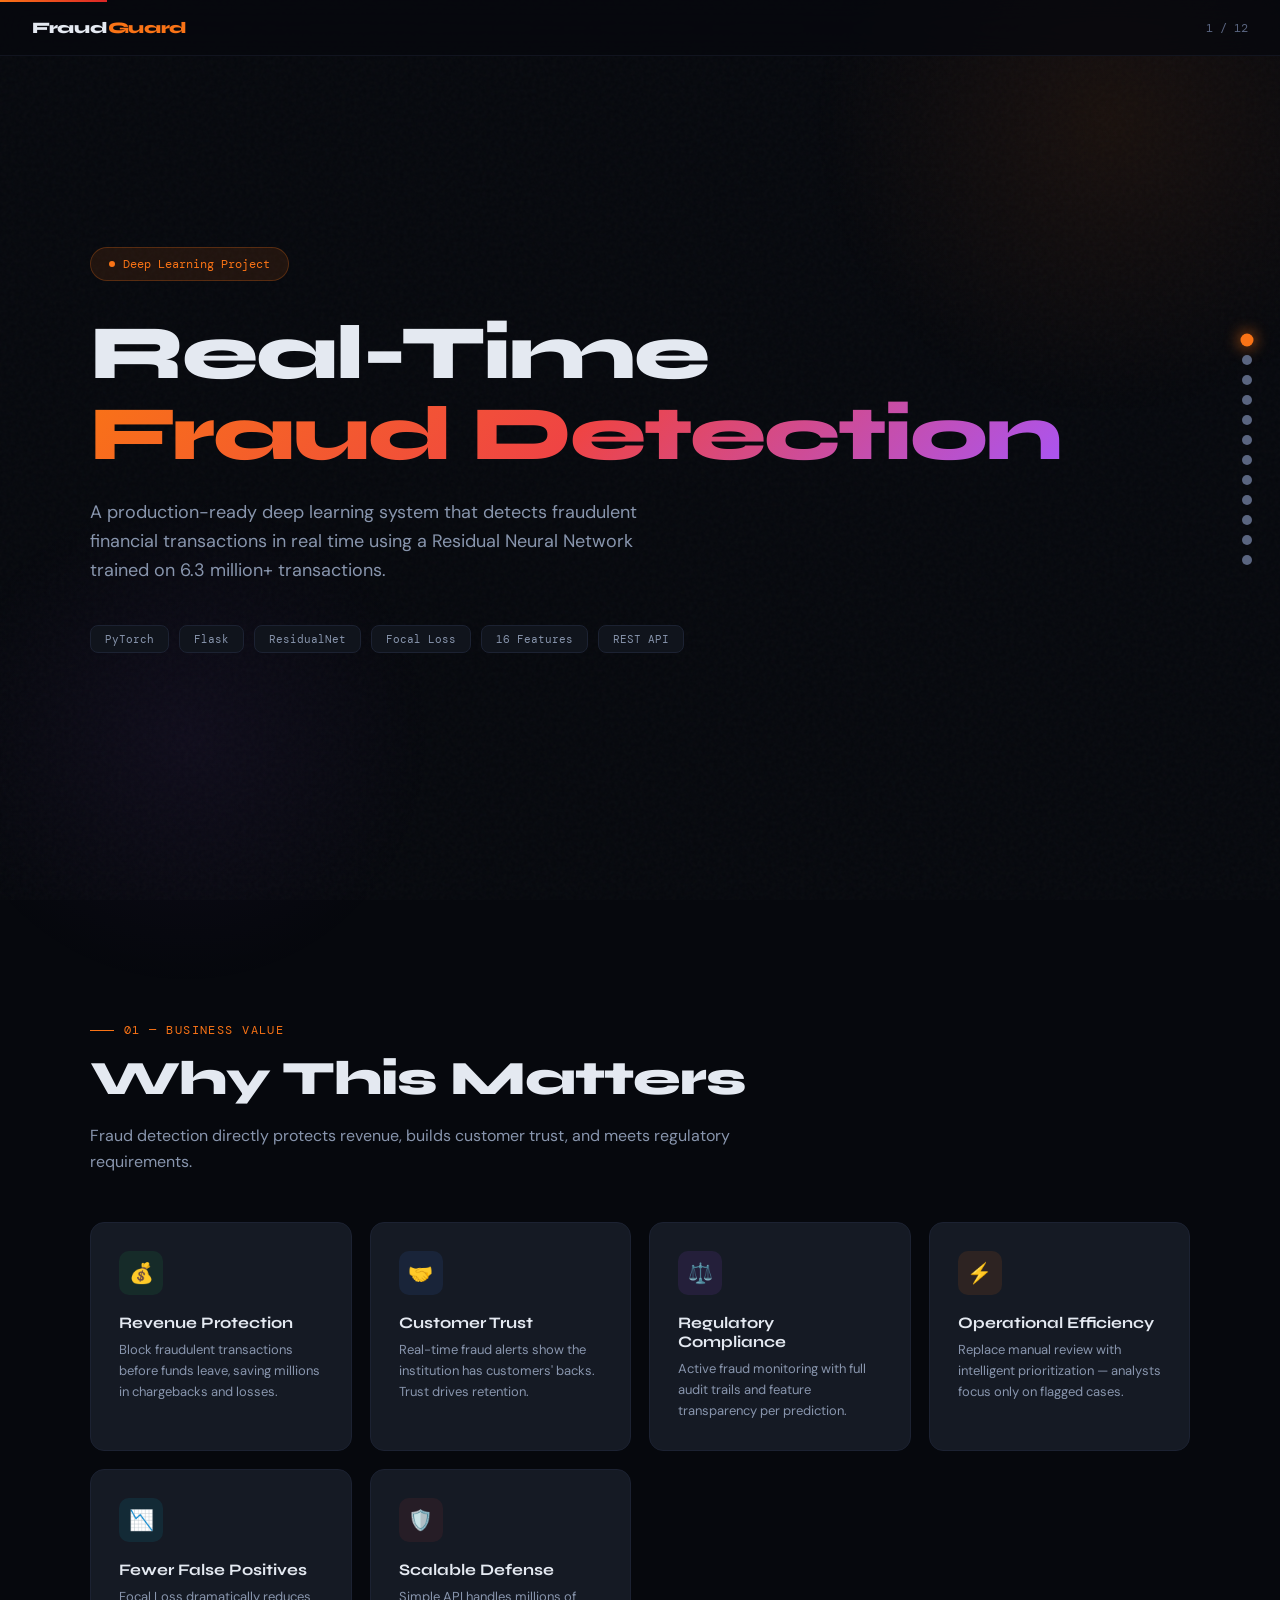
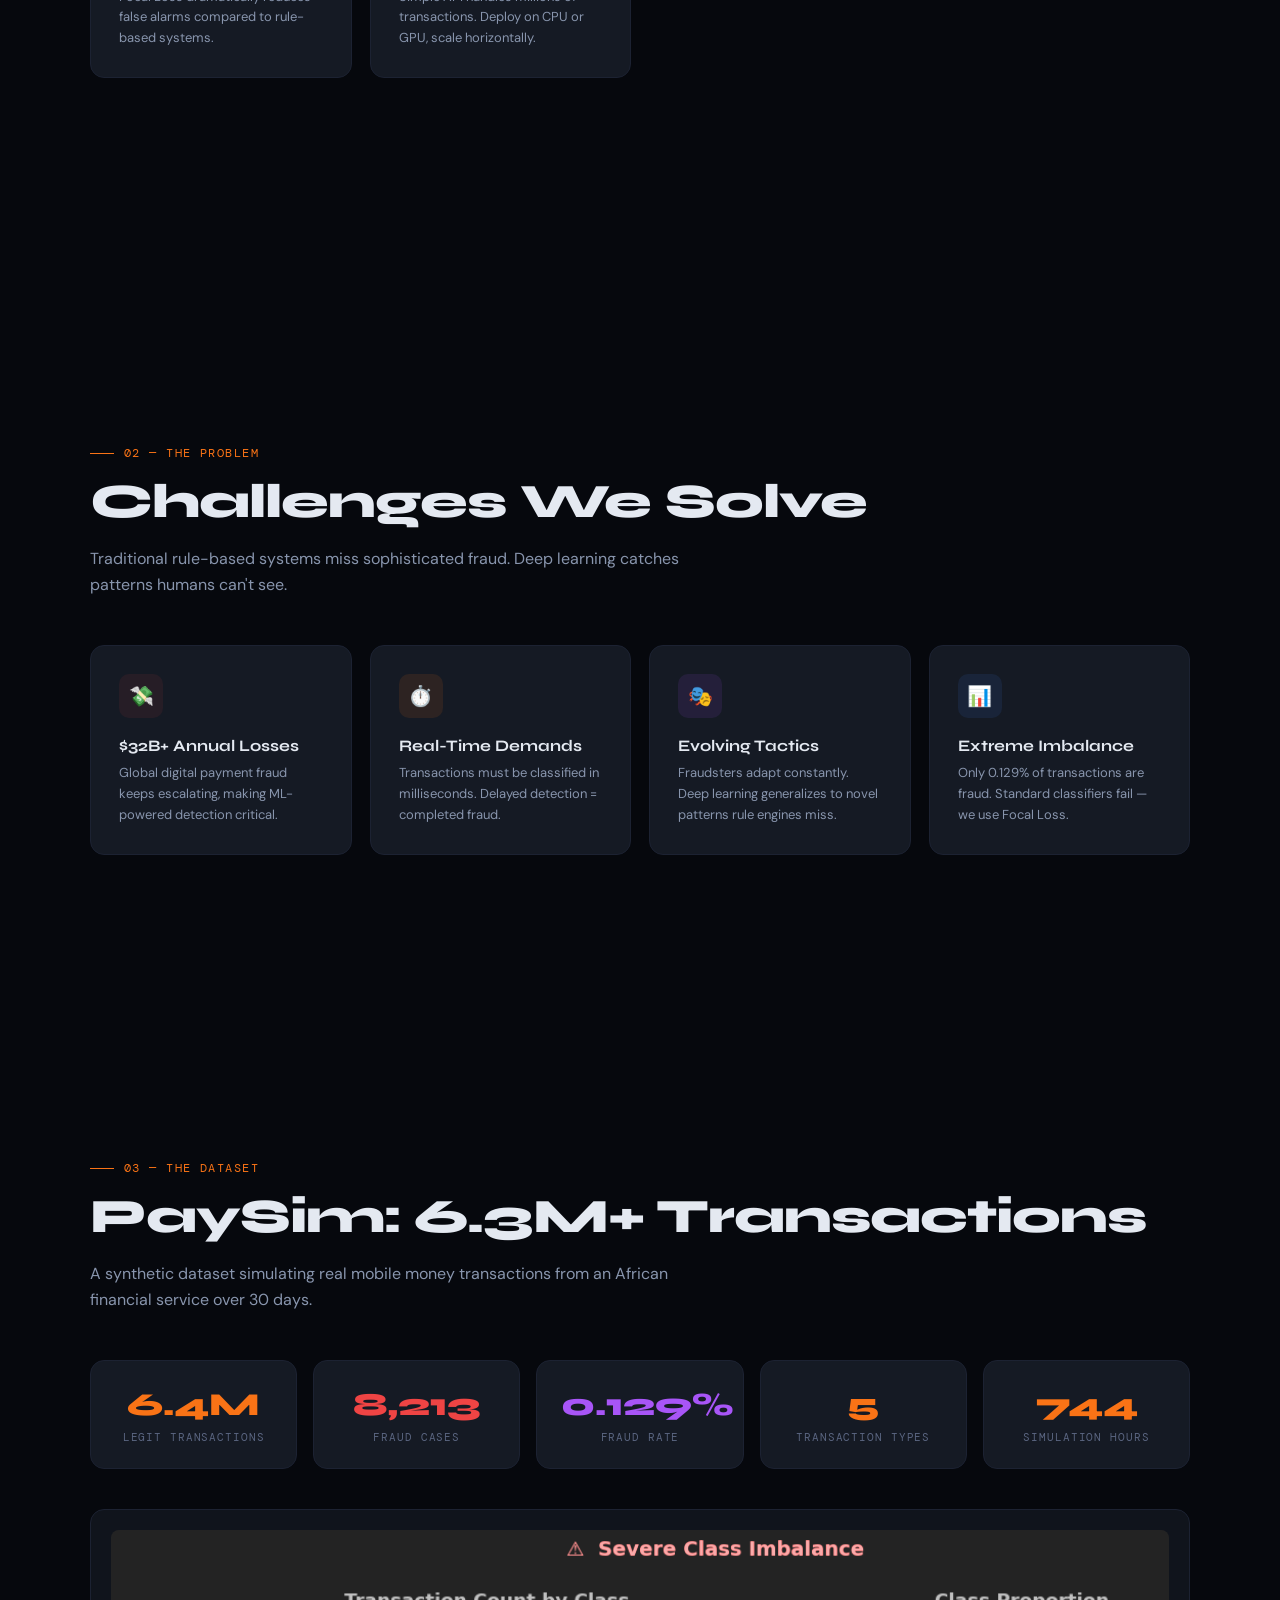
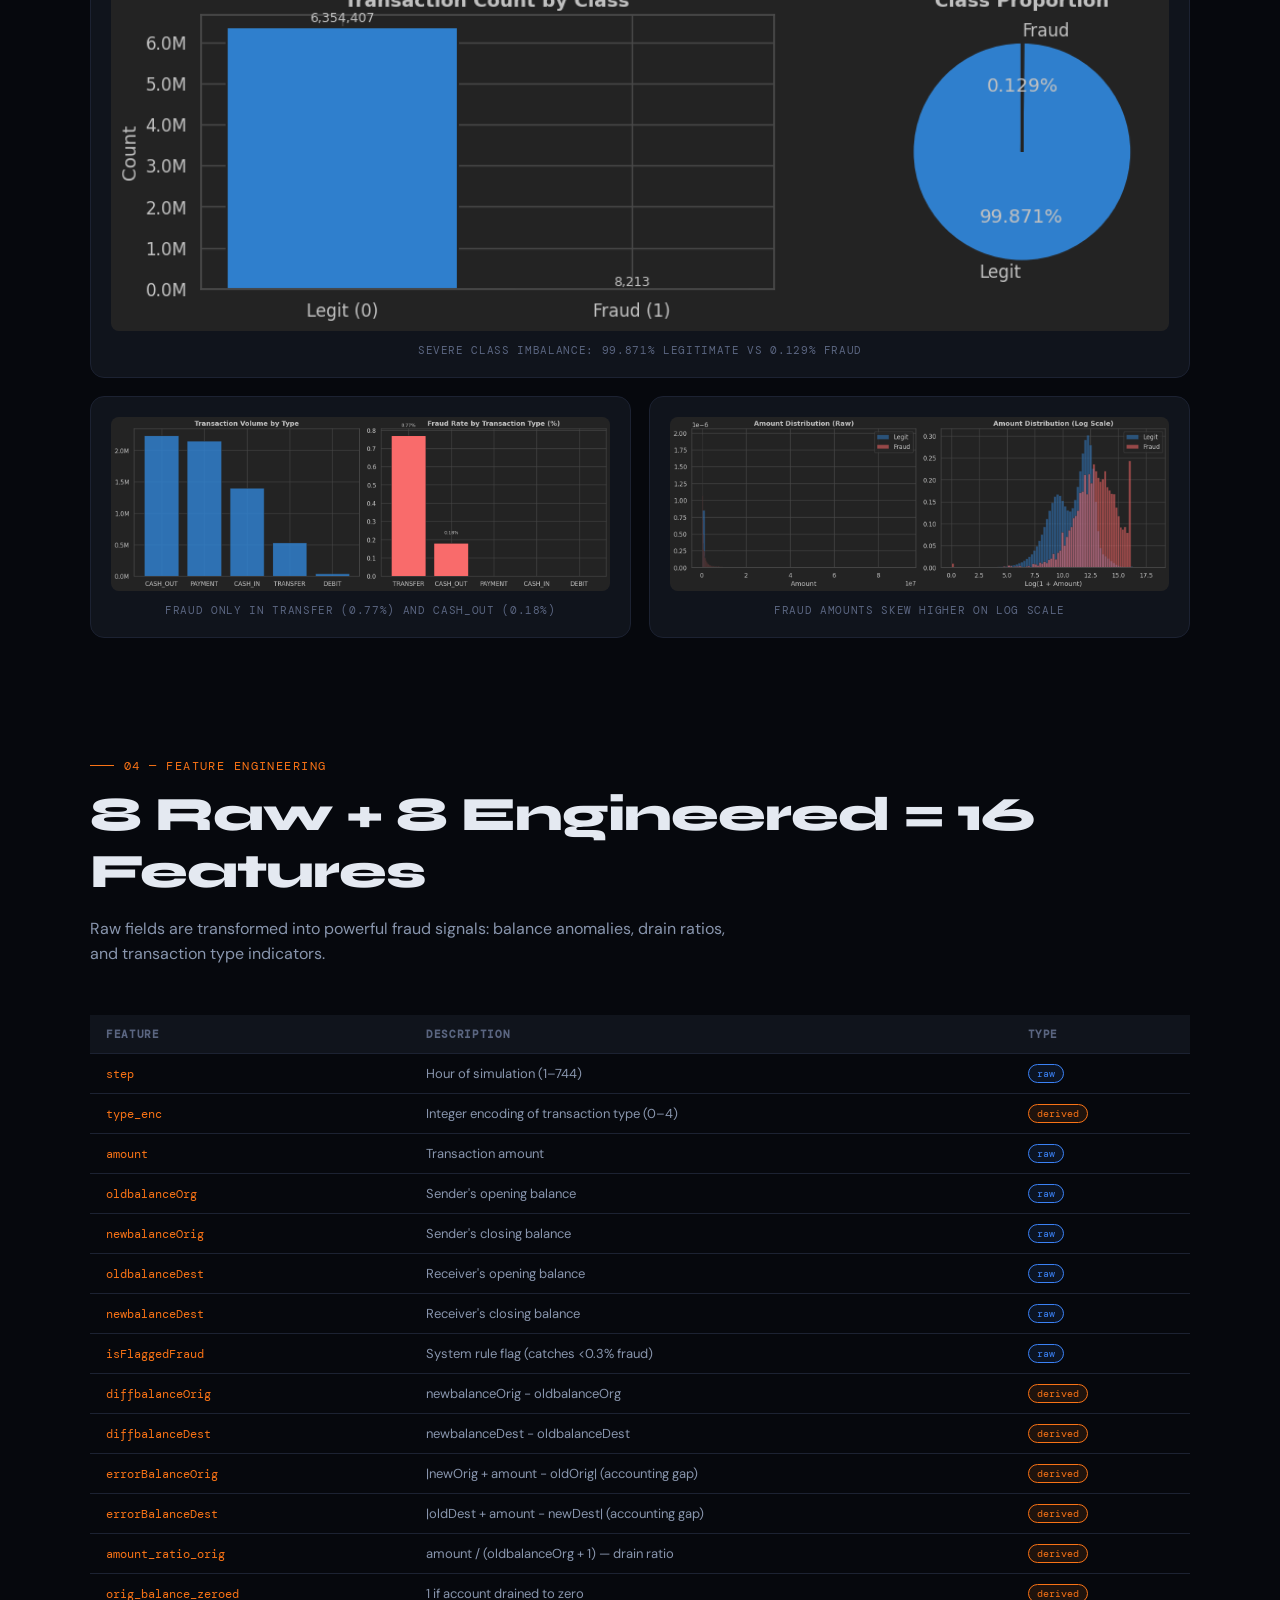
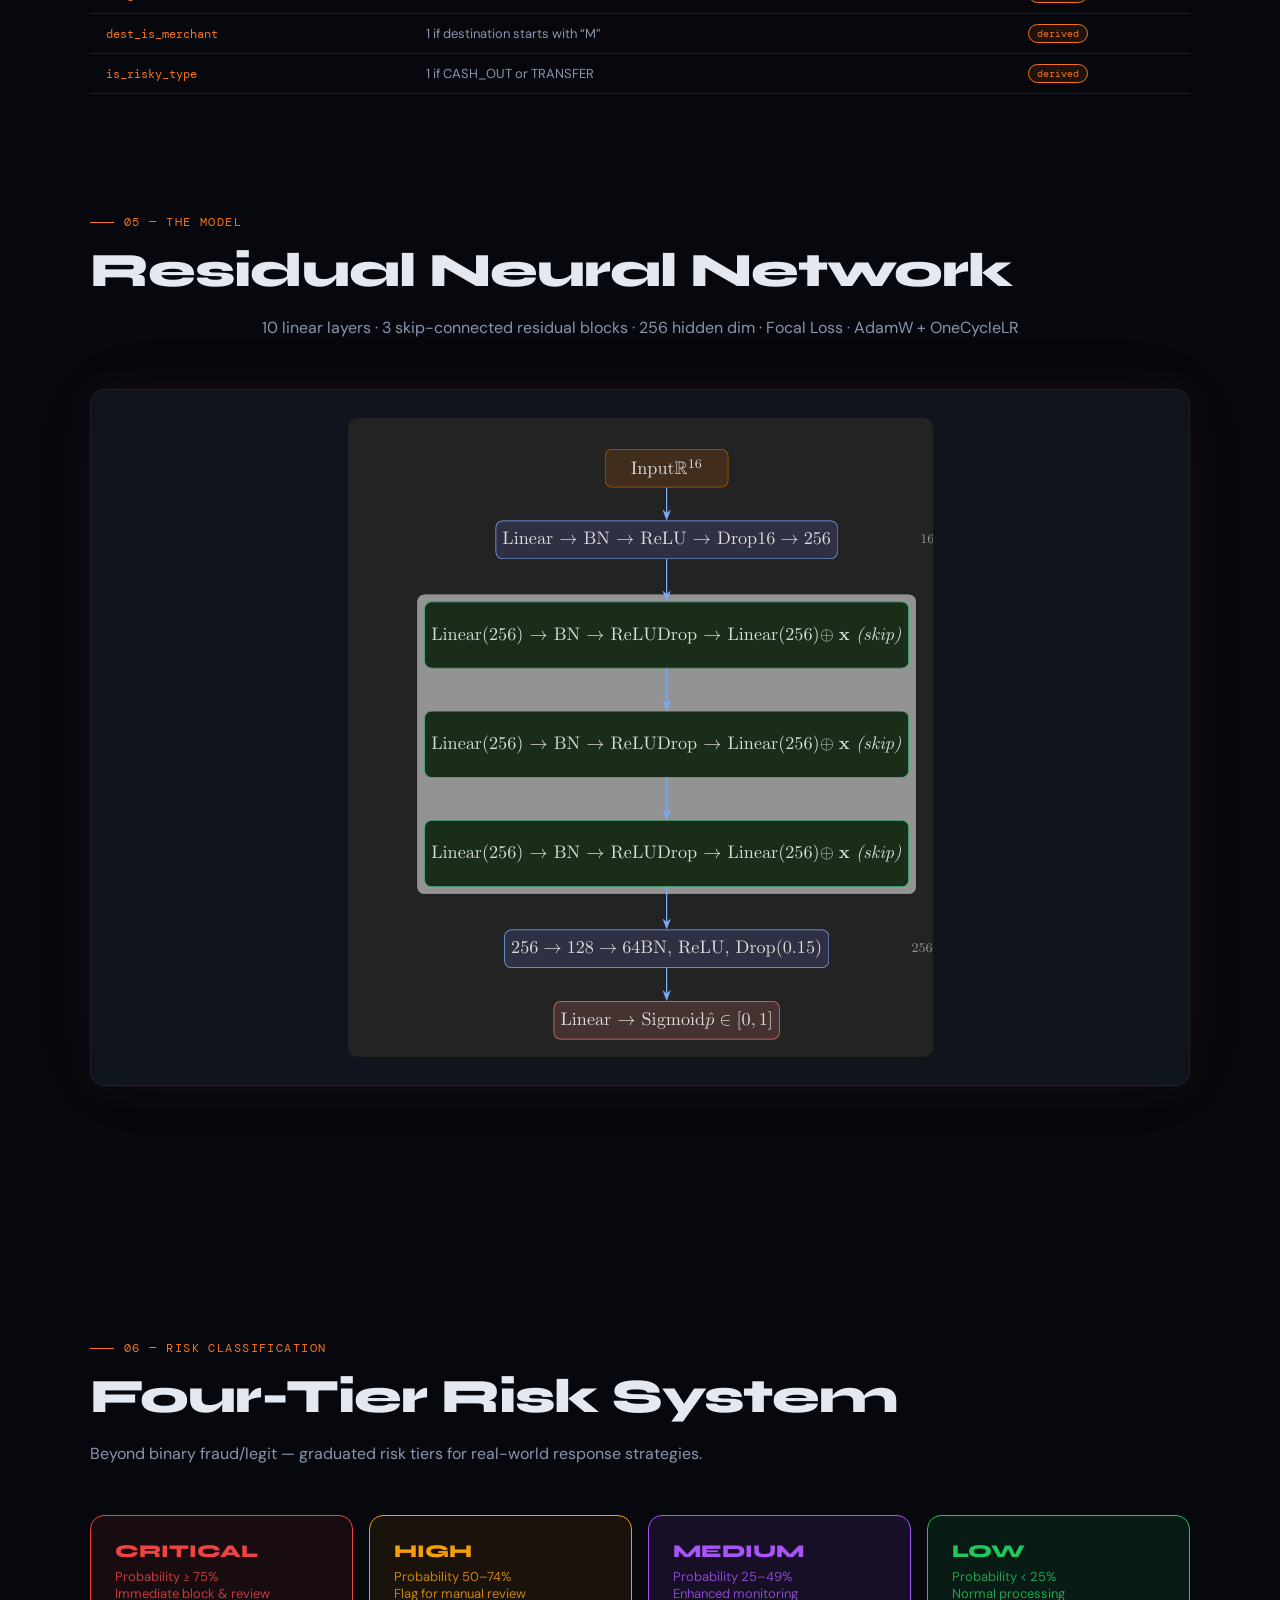
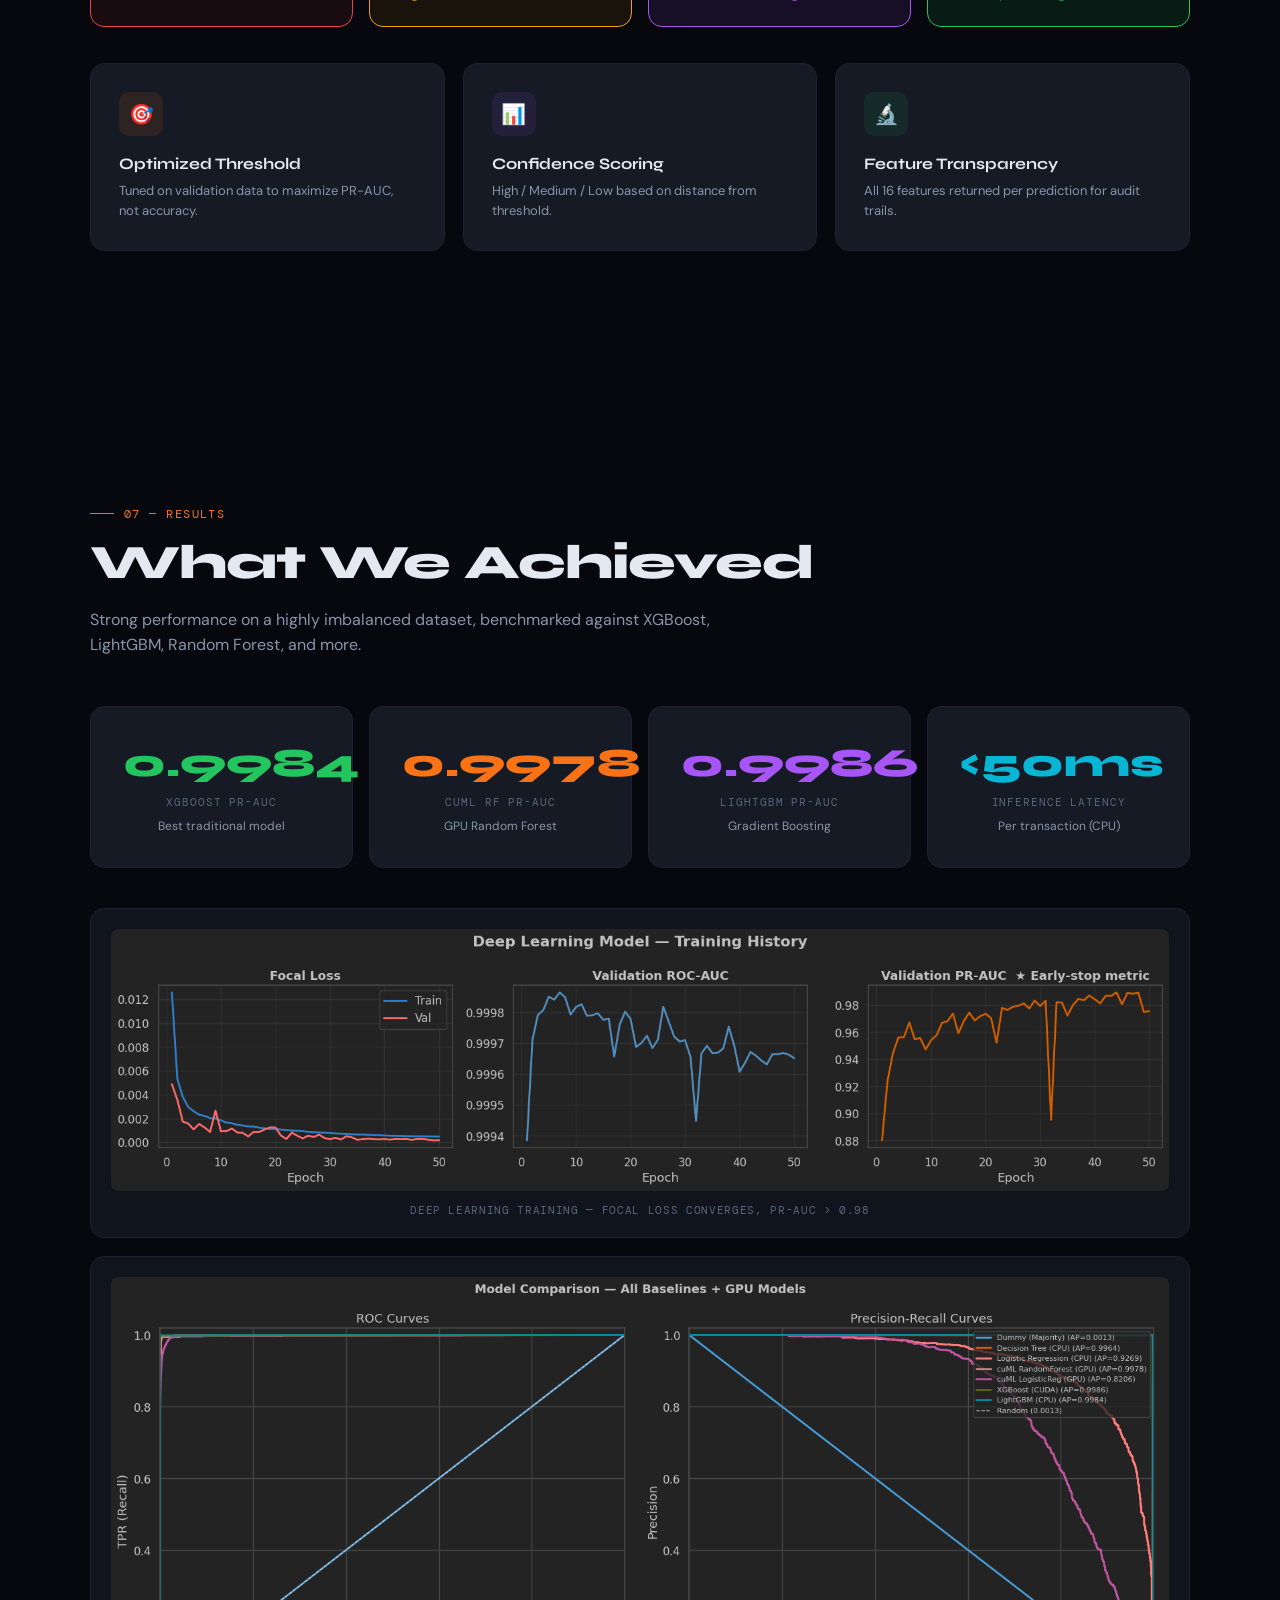
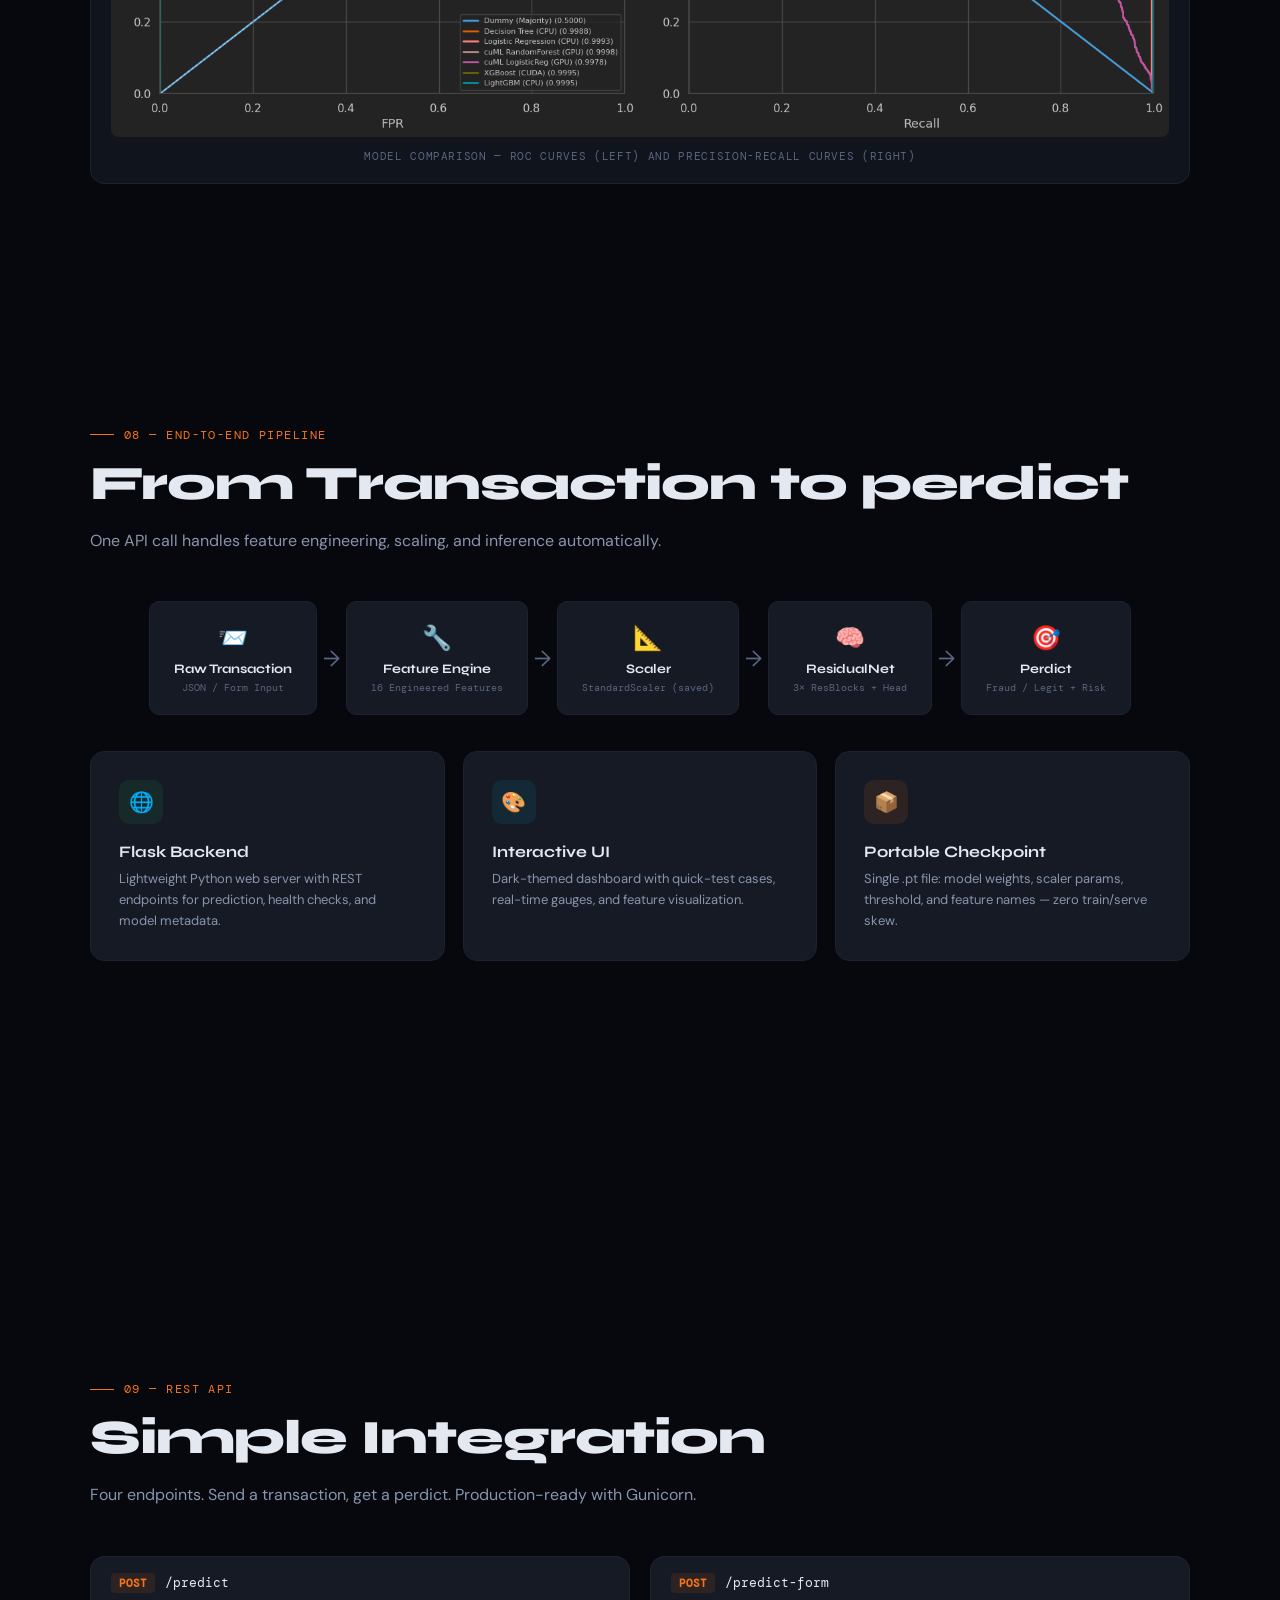
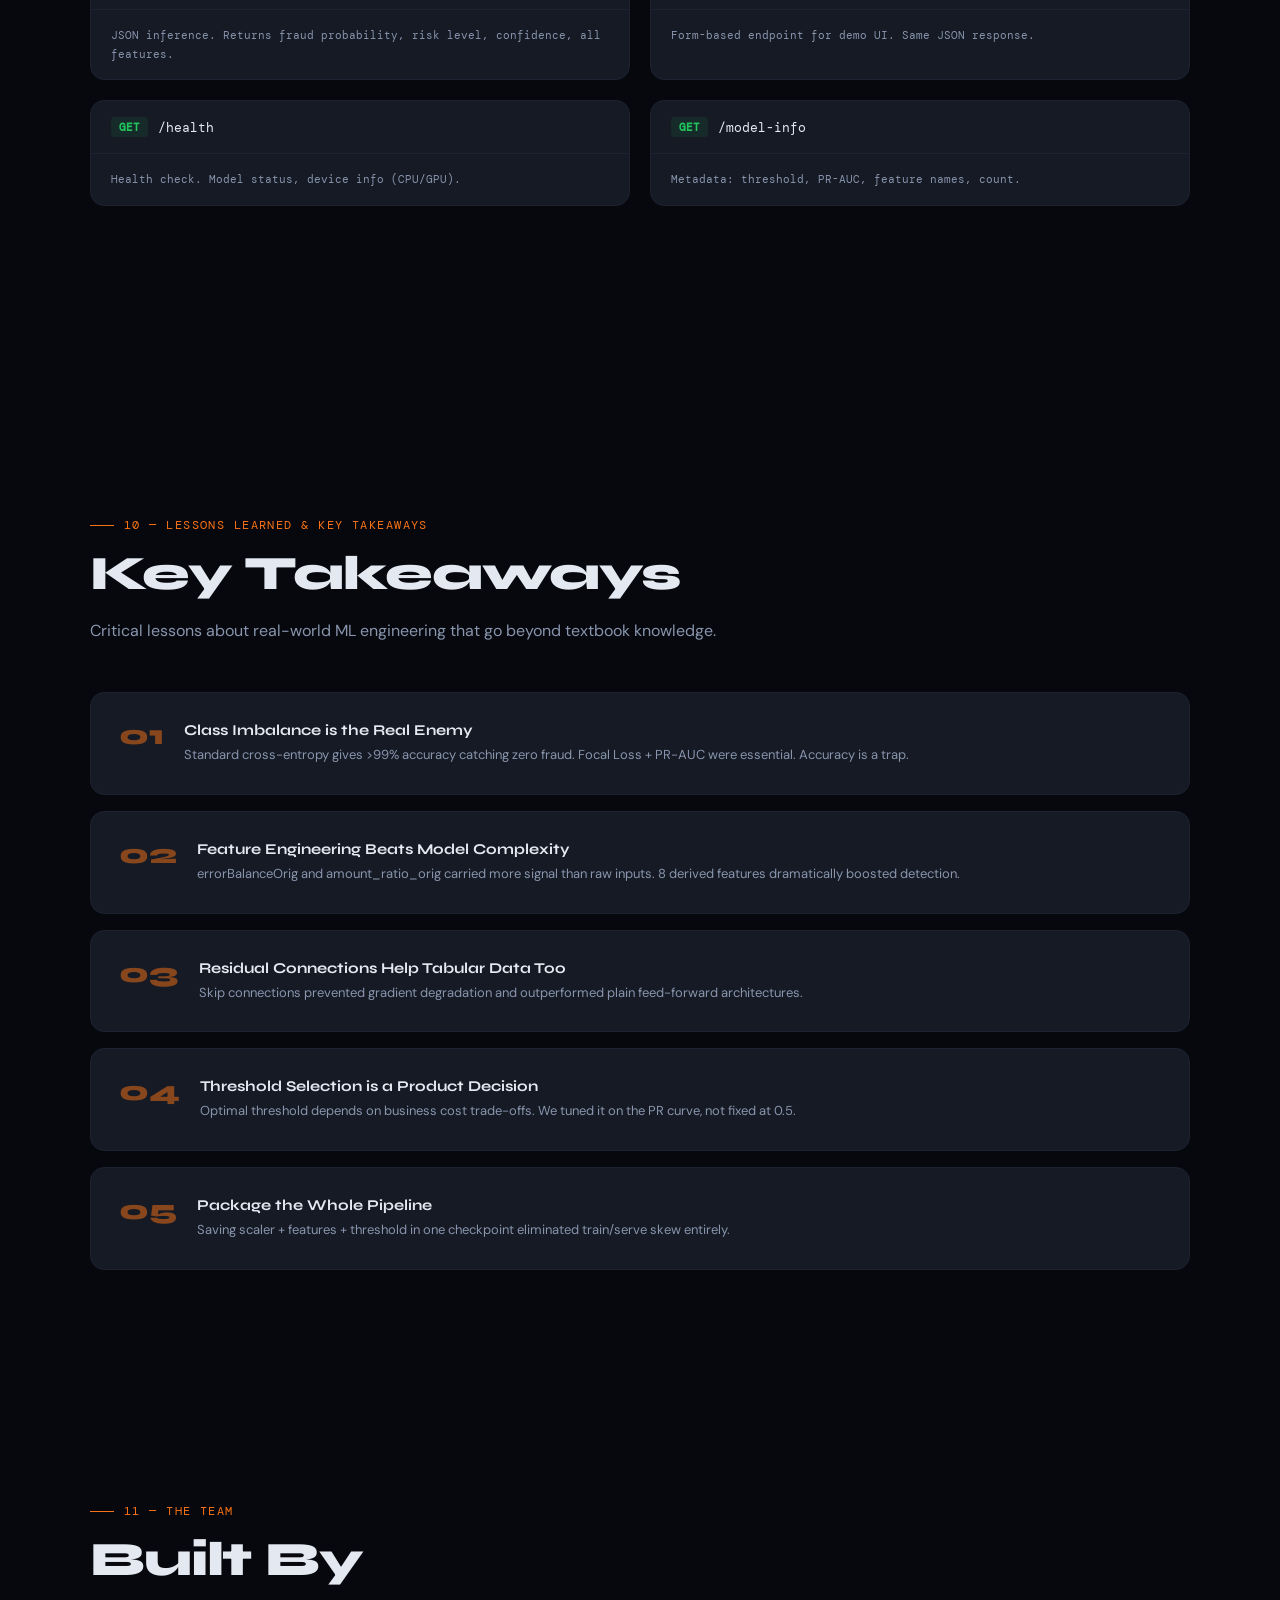
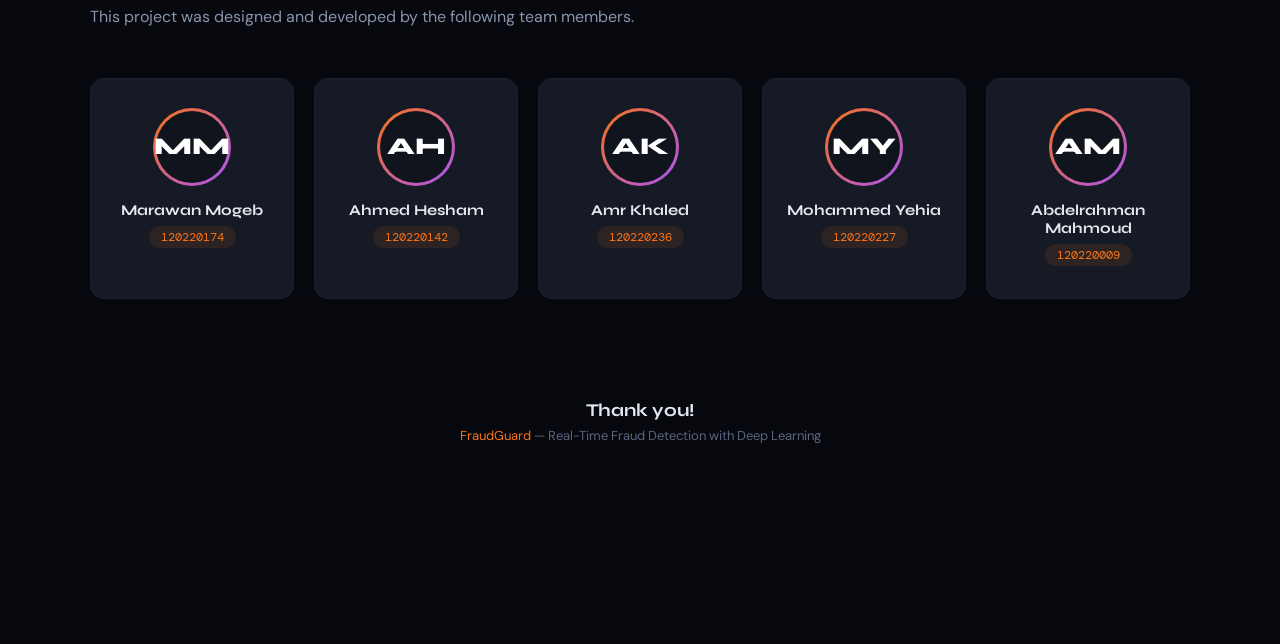
==== commit 2f6cc76d: "Fix spelling errors in index.html Corrected spelling of 'verdict' to 'perdict' in multiple sections." ====
--- a/index.html
+++ b/index.html
@@ -349,7 +349,7 @@
 <section class="slide">
   <div class="slide-inner">
     <div class="reveal section-label">08 — End-to-End Pipeline</div>
-    <h2 class="reveal reveal-delay-1 section-title">From Transaction to Verdict</h2>
+    <h2 class="reveal reveal-delay-1 section-title">From Transaction to perdict</h2>
     <p class="reveal reveal-delay-2 section-sub">
       One API call handles feature engineering, scaling, and inference automatically.
     </p>
@@ -380,7 +380,7 @@
       <div class="arch-arrow">&rarr;</div>
       <div class="arch-node">
         <div class="an-icon">&#x1F3AF;</div>
-        <div class="an-title">Verdict</div>
+        <div class="an-title">Perdict</div>
         <div class="an-sub">Fraud / Legit + Risk</div>
       </div>
     </div>
@@ -411,7 +411,7 @@
     <div class="reveal section-label">09 — REST API</div>
     <h2 class="reveal reveal-delay-1 section-title">Simple Integration</h2>
     <p class="reveal reveal-delay-2 section-sub">
-      Four endpoints. Send a transaction, get a verdict. Production-ready with Gunicorn.
+      Four endpoints. Send a transaction, get a perdict. Production-ready with Gunicorn.
     </p>
     <div class="reveal reveal-delay-3 api-grid">
       <div class="api-card">
@@ -506,23 +506,23 @@
     </p>
     <div class="team-grid">
       <div class="reveal reveal-delay-1 team-card">
-        <div class="team-avatar"><div class="av-inner">MF</div></div>
-        <div class="team-name">Marawan Mogeb Alrahman Fouad</div>
+        <div class="team-avatar"><div class="av-inner">MM</div></div>
+        <div class="team-name">Marawan Mogeb</div>
         <span class="team-id">120220174</span>
       </div>
       <div class="reveal reveal-delay-2 team-card">
         <div class="team-avatar"><div class="av-inner">AH</div></div>
-        <div class="team-name">Ahmed Hesham Ahmed</div>
+        <div class="team-name">Ahmed Hesham</div>
         <span class="team-id">120220142</span>
       </div>
       <div class="reveal reveal-delay-3 team-card">
         <div class="team-avatar"><div class="av-inner">AK</div></div>
-        <div class="team-name">Amr Khaled Mohamed</div>
+        <div class="team-name">Amr Khaled</div>
         <span class="team-id">120220236</span>
       </div>
       <div class="reveal reveal-delay-4 team-card">
         <div class="team-avatar"><div class="av-inner">MY</div></div>
-        <div class="team-name">Mohammed Ahmed Yehia</div>
+        <div class="team-name">Mohammed Yehia</div>
         <span class="team-id">120220227</span>
       </div>
       <div class="reveal reveal-delay-5 team-card">
